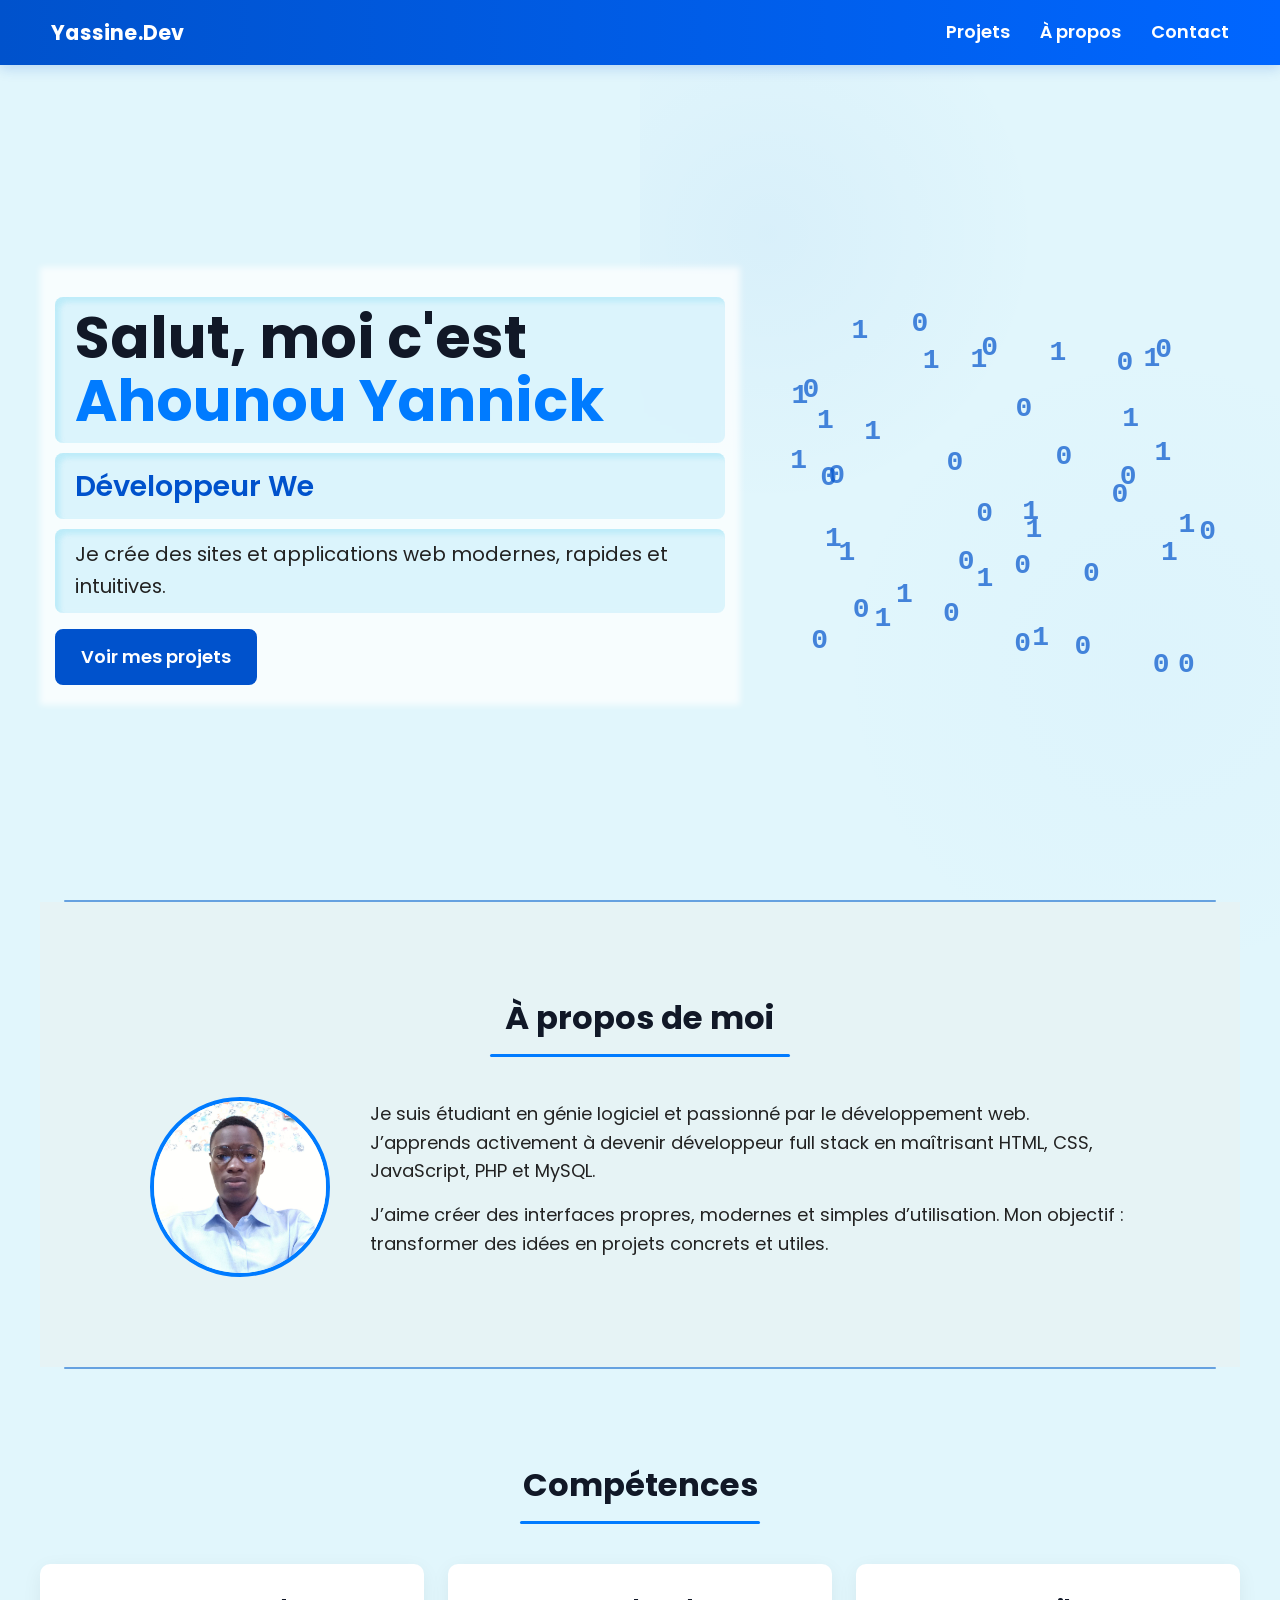
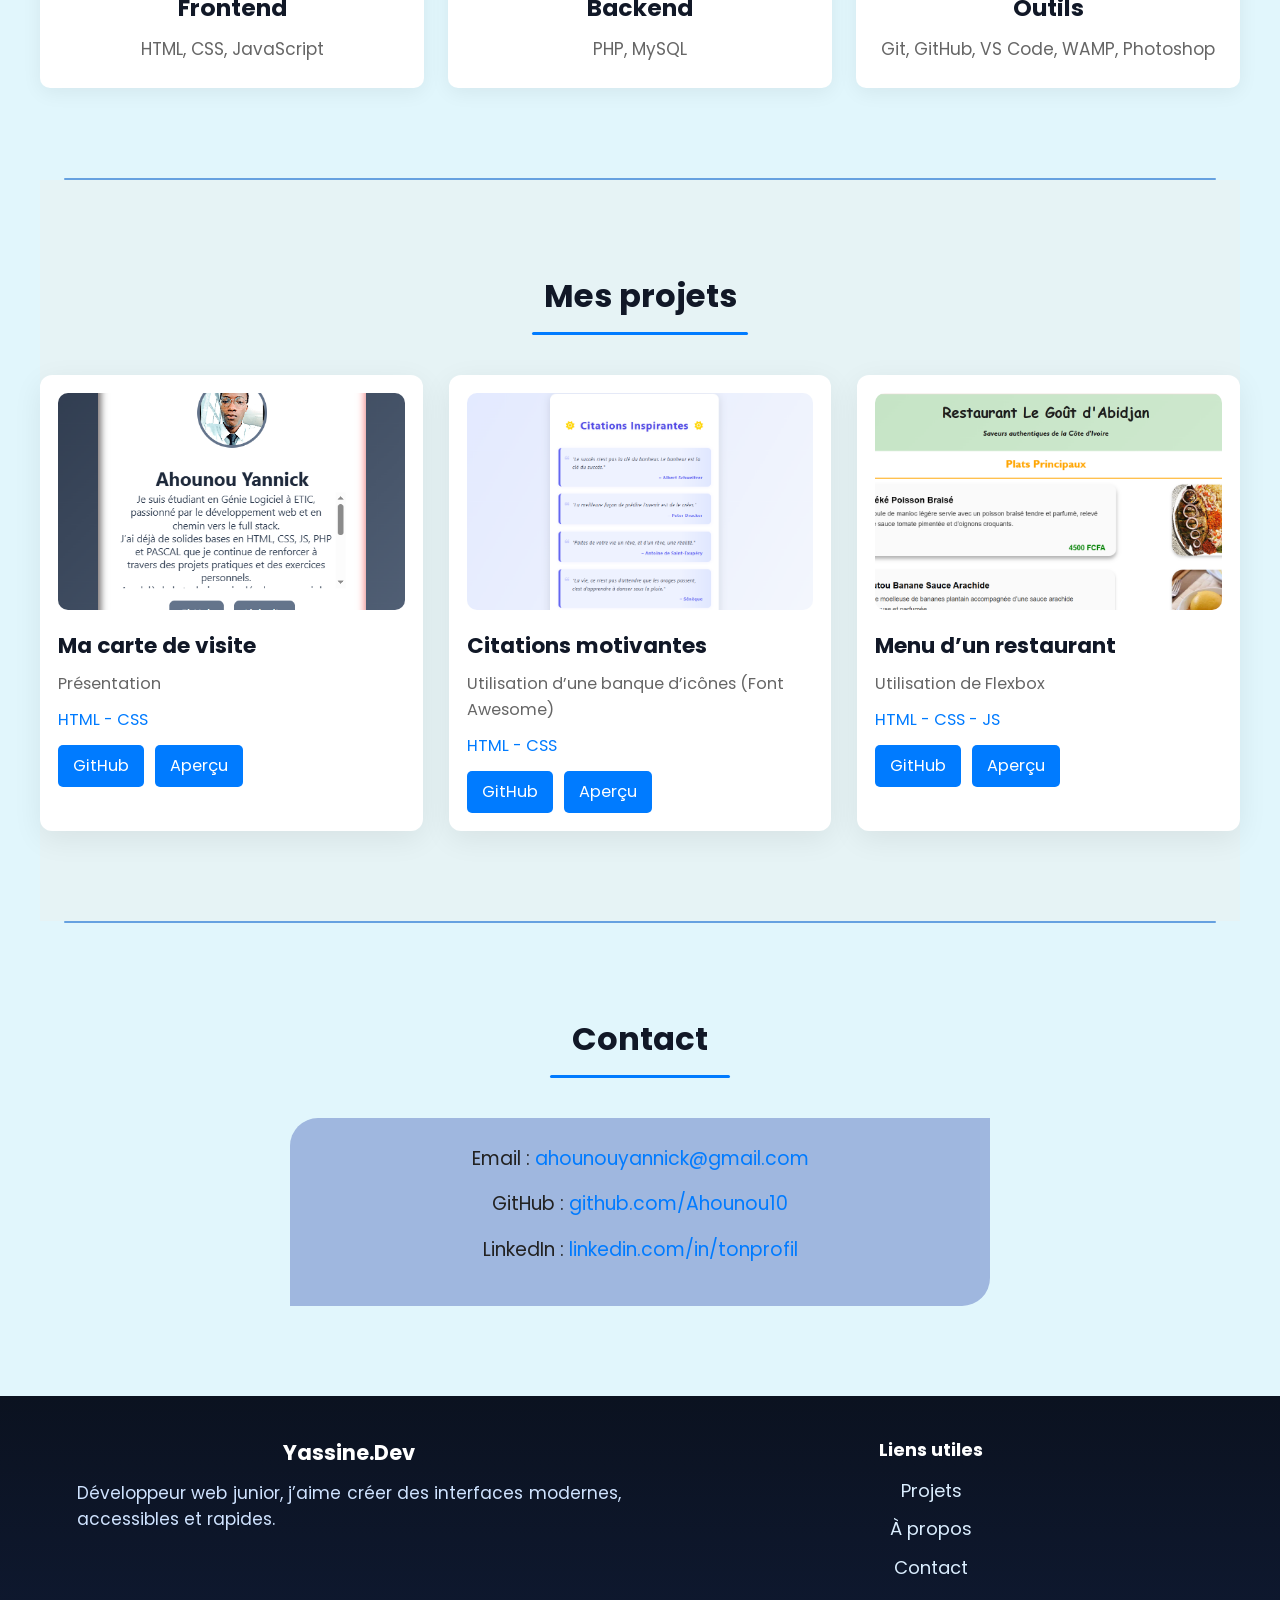
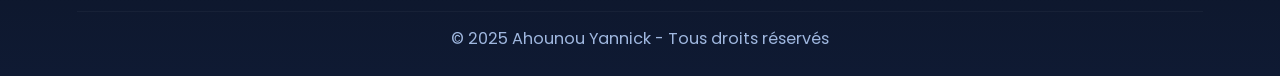
==== index.html @ 5f6ec70b "amelioration de la responsivité" ====
<!doctype html>
<html lang="fr">
<head>
  <meta charset="UTF-8" />
  <meta name="viewport" content="width=device-width, initial-scale=1.0" />
  <meta name="theme-color" content="#0052cc" />
  <title>Portfolio - Ahounou Yannick</title>

  <link rel="stylesheet" href="style.css" />
  <link
    href="https://fonts.googleapis.com/css2?family=Poppins:wght@300;400;600;700&display=swap"
    rel="stylesheet"
  />
</head>
<body>
  <header class="hero">
    <nav aria-label="Navigation principale">
      <h3 class="logo">Yassine.Dev</h3>

      <ul id="menu-mobile" class="liens-navigation">
        <li><a href="#projets">Projets</a></li>
        <li><a href="#apropos">À propos</a></li>
        <li><a href="#contact">Contact</a></li>
      </ul>

      <button
        class="burger"
        type="button"
        aria-label="Ouvrir le menu"
        aria-expanded="false"
        aria-controls="menu-mobile"
      >
        <span aria-hidden="true"></span>
        <span aria-hidden="true"></span>
        <span aria-hidden="true"></span>
      </button>
    </nav>

    <div class="hero-conteneur apparition">
      <div class="contenu-hero">
        <div class="div_conther">
          <h1 id="h1">Salut, moi c'est <span class="accent">Ahounou Yannick</span></h1>
        </div>

        <div class="div_conther">
          <h2 id="h2">Développeur Web Junior</h2>
        </div>

        <div class="div_conther">
          <p id="p1">Je crée des sites et applications web modernes, rapides et intuitives.</p>
        </div>

        <div class="hero-boutons">
          <a href="#projets" class="btn">Voir mes projets</a>
        </div>
      </div>

      <!-- Les 0/1 sont générés automatiquement par JS -->
      <div class="animation-hero" aria-hidden="true"></div>
    </div>
  </header>

  <hr class="finsect" />

  <main>
    <section id="apropos" class="apropos apparition">
      <h2 class="titre-section">À propos de moi</h2>
      <hr />

      <div class="conteneur-apropos">
        <img src="images/Yassine.jpg" alt="Photo de Ahounou Yannick" />
        <div>
          <p>
            Je suis étudiant en génie logiciel et passionné par le développement web.
            J’apprends activement à devenir développeur full stack en maîtrisant HTML, CSS,
            JavaScript, PHP et MySQL.
          </p>
          <p>
            J’aime créer des interfaces propres, modernes et simples d’utilisation.
            Mon objectif : transformer des idées en projets concrets et utiles.
          </p>
        </div>
      </div>
    </section>

    <hr class="finsect" />

    <section class="competences apparition">
      <h2 class="titre-section">Compétences</h2>
      <hr />

      <div class="grille-competences">
        <div class="carte-competence">
          <h3>Frontend</h3>
          <p>HTML, CSS, JavaScript</p>
        </div>

        <div class="carte-competence">
          <h3>Backend</h3>
          <p>PHP, MySQL</p>
        </div>

        <div class="carte-competence">
          <h3>Outils</h3>
          <p>Git, GitHub, VS Code, WAMP, Photoshop</p>
        </div>
      </div>
    </section>

    <hr class="finsect" />

    <section id="projets" class="projets apparition">
      <h2 class="titre-section">Mes projets</h2>
      <hr />

      <div class="grille-projets">
        <article class="carte-projet">
          <img src="images/carte_visite.png" alt="Carte de visite" />
          <h3>Ma carte de visite</h3>
          <p>Présentation</p>
          <div class="tags">HTML - CSS</div>
          <a
            href="https://github.com/Ahounou10/Carte_de_Visite.git"
            class="btn-petit"
            target="_blank"
            rel="noopener noreferrer"
          >GitHub</a>
          <a
            href="https://ahounou10.github.io/Carte_de_Visite/"
            class="btn-petit"
            target="_blank"
            rel="noopener noreferrer"
          >Aperçu</a>
        </article>

        <article class="carte-projet">
          <img src="images/citation.png" alt="Citations motivantes" />
          <h3>Citations motivantes</h3>
          <p>Utilisation d’une banque d’icônes (Font Awesome)</p>
          <div class="tags">HTML - CSS</div>
          <a
            href="https://github.com/Ahounou10/Citation"
            class="btn-petit"
            target="_blank"
            rel="noopener noreferrer"
          >GitHub</a>
          <a
            href="https://ahounou10.github.io/Citation/"
            class="btn-petit"
            target="_blank"
            rel="noopener noreferrer"
          >Aperçu</a>
        </article>

        <article class="carte-projet">
          <img src="images/restaurant.png" alt="Menu d’un restaurant" />
          <h3>Menu d’un restaurant</h3>
          <p>Utilisation de Flexbox</p>
          <div class="tags">HTML - CSS - JS</div>
          <a
            href="https://github.com/Ahounou10/Menu_restaurant.git"
            class="btn-petit"
            target="_blank"
            rel="noopener noreferrer"
          >GitHub</a>
          <a
            href="https://ahounou10.github.io/Menu_restaurant/"
            class="btn-petit"
            target="_blank"
            rel="noopener noreferrer"
          >Aperçu</a>
        </article>
      </div>
    </section>

    <hr class="finsect" />

    <section id="contact" class="contact apparition">
      <h2 class="titre-section">Contact</h2>
      <hr />

      <div>
        <p>
          Email :
          <span class="accent">
            <a href="mailto:ahounouyannick@gmail.com">ahounouyannick@gmail.com</a>
          </span>
        </p>
        <p>
          GitHub :
          <span class="accent">
            <a href="https://github.com/Ahounou10" target="_blank" rel="noopener noreferrer">
              github.com/Ahounou10
            </a>
          </span>
        </p>
        <p>
          LinkedIn :
          <span class="accent">
            <a href="https://linkedin.com/in/tonprofil" target="_blank" rel="noopener noreferrer">
              linkedin.com/in/tonprofil
            </a>
          </span>
        </p>
      </div>
    </section>
  </main>

  <footer class="site-footer">
    <div class="footer-inner">
      <div class="footer-col about">
        <h3>Yassine.Dev</h3>
        <p>Développeur web junior, j’aime créer des interfaces modernes, accessibles et rapides.</p>
      </div>

      <div class="footer-col links">
        <h4>Liens utiles</h4>
        <ul>
          <li><a href="#projets">Projets</a></li>
          <li><a href="#apropos">À propos</a></li>
          <li><a href="#contact">Contact</a></li>
        </ul>
      </div>
    </div>

    <div class="footer-bottom">
      <p>&copy; 2025 Ahounou Yannick - Tous droits réservés</p>
    </div>
  </footer>

  <div
    id="modalImageContainer"
    class="modal"
    aria-hidden="true"
    role="dialog"
    aria-label="Aperçu de l’image"
  >
    <button class="fermer" type="button" aria-label="Fermer">&times;</button>
    <img class="contenu-modal" id="imageModal" alt="" />
  </div>

  <script src="script.js"></script>
</body>
</html>
---- style.css ----
/* ====================================
   GENERAL
   ==================================== */
* {
    margin: 0;
    padding: 0;
    box-sizing: border-box;
}

html {
    font-size: clamp(15px, 1vw + 12px, 18px);
}

body {
    font-family: "Poppins", sans-serif;
    background: #76d6f336;
    color: #222;
    line-height: 1.6;
    overflow-x: hidden;
    width: 100%;
}

img {
    max-width: 100%;
    height: auto;
}

section {
    scroll-margin-top: 90px;
}

h1,
h2,
h3,
h4,
h5,
h6 {
    color: #111827;
    font-weight: 700;
}

.accent {
    color: #007bff;
}

.titre-section {
    text-align: center;
    font-size: 1.8rem;
    margin-bottom: 10px;
}

.finsect {
    border: none;
    margin: 0 auto;
    height: 2px;
    background: #66a1e0;
    width: 90%;
    max-width: 100%;
    border-radius: 2px;
}

/* Reduce motion: also stops transitions/animations */
@media (prefers-reduced-motion: reduce) {
    * {
        animation: none !important;
        transition: none !important;
        scroll-behavior: auto !important;
    }
}

/* ====================================
   NAVIGATION
   ==================================== */
nav {
    display: flex;
    justify-content: space-between;
    align-items: center;
    width: 100%;
    padding: 16px clamp(14px, 4vw, 80px);
    background: linear-gradient(90deg, #0052cc 0%, #0066ff 100%);
    position: fixed;
    top: 0;
    z-index: 50;
    box-shadow: 0 4px 12px rgba(0, 82, 204, 0.18);
}

.logo {
    font-weight: 700;
    font-size: 1.15rem;
    color: #fff;
    letter-spacing: 0.2px;
}

.liens-navigation {
    display: flex;
    gap: 30px;
    list-style: none;
}

.liens-navigation li a {
    color: #fff;
    text-decoration: none;
    font-weight: 600;
    font-size: 1rem;
    transition: 0.3s;
}

.liens-navigation li a:hover {
    opacity: 0.8;
}

/* ====================================
   BURGER MOBILE
   ==================================== */
.burger {
    display: none;
    flex-direction: column;
    justify-content: space-between;
    width: 25px;
    height: 20px;
    cursor: pointer;
    z-index: 160;
    background: transparent;
    border: 0;
    padding: 0;
}

.burger span {
    width: 100%;
    height: 3px;
    background: #fff;
    border-radius: 2px;
    transition: all 0.4s ease;
}

.burger.active span:nth-child(1) {
    transform: rotate(45deg) translate(5px, 5px);
}

.burger.active span:nth-child(2) {
    opacity: 0;
}

.burger.active span:nth-child(3) {
    transform: rotate(-45deg) translate(5px, -5px);
}

/* ====================================
   MENU NAV MOBILE
   ==================================== */
@media screen and (max-width: 1024px) {
    .liens-navigation {
        position: fixed;
        top: 0;
        left: -100%;
        width: min(82vw, 320px);
        height: 100vh;
        flex-direction: column;
        background: linear-gradient(180deg, #0052cc 0%, #0066ff 100%);
        padding: 84px 20px 20px;
        justify-content: flex-start;
        transition: left 0.3s ease;
        z-index: 140;
        gap: 18px;
    }

    .liens-navigation.active {
        left: 0;
    }

    .liens-navigation li a {
        font-size: 1.15rem;
    }

    .burger {
        display: flex;
    }
}

/* ====================================
   HERO
   ==================================== */
.hero {
    position: relative;
    min-height: 100vh;
    padding: 72px 0 0;
    display: flex;
    flex-direction: column;
}

.hero::before {
    content: "";
    position: absolute;
    right: 0;
    top: -10%;
    width: 100%;
    max-width: 50vw;
    height: 120vh;
    background: radial-gradient(circle at 20% 30%, rgba(0, 82, 204, 0.04), transparent 30%),
        radial-gradient(circle at 80% 70%, rgba(102, 179, 255, 0.03), transparent 35%);
    pointer-events: none;
    overflow: hidden;
}

.hero-conteneur {
    position: relative;
    z-index: 2;
    display: flex;
    align-items: center;
    justify-content: space-between;
    flex: 1;
    width: min(1200px, 100% - 2rem);
    margin: 0 auto;
    padding: 48px 0;
    gap: 48px;
}

.contenu-hero {
    position: relative;
    width: 100%;
    max-width: 700px;
    padding: 20px 15px;
    min-width: 0;
}

.contenu-hero::before {
    content: "";
    position: absolute;
    inset: 0;
    background-color: rgba(255, 255, 255, 0.74);
    filter: blur(3px);
    z-index: -1;
    pointer-events: none;
}

.div_conther {
    background: #76d6f336;
    padding: 10px 20px;
    margin: 10px auto;
    border-radius: 8px;
    box-shadow: inset 5px 5px 5px rgba(118, 214, 243, 0.3);
    backdrop-filter: blur(2px);
}

/* NOTE: typewriter is done in JS, so NO CSS animation here */
.contenu-hero h1,
.contenu-hero h2,
.contenu-hero p {
    white-space: normal;
    overflow: visible;
    opacity: 1;
    transform: none;
}

.contenu-hero h1 {
    font-size: clamp(1.6rem, 4.8vw, 3.2rem);
    line-height: 1.1;
    font-weight: 700;
    display: inline;
}

.contenu-hero h2 {
    font-size: clamp(1rem, 2.8vw, 1.6rem);
    color: #0052cc;
    font-weight: 600;
    display: inline;
}

.contenu-hero p {
    font-size: clamp(0.95rem, 2vw, 1.1rem);
    max-width: 60ch;
    color: #222;
    display: inline;
}

/* Animation binary zone */
.animation-hero {
    flex: 1;
    min-height: 380px;
    position: relative;
    overflow: hidden;
}

.binary {
    position: absolute;
    font-size: 28px;
    font-weight: 700;
    color: rgba(0, 82, 204, 0.7);
    animation: float 6s ease-in-out infinite;
    font-family: "Courier New", monospace;
    user-select: none;
    pointer-events: none;
}

@keyframes float {

    0%,
    100% {
        transform: translateY(0px) scale(1);
        opacity: 0.8;
    }

    25% {
        transform: translateY(-30px) scale(1.05);
        opacity: 0.9;
    }

    50% {
        transform: translateY(20px) scale(0.95);
        opacity: 0.7;
    }

    75% {
        transform: translateY(-15px) scale(1.02);
        opacity: 0.85;
    }
}

.hero-boutons {
    display: flex;
    gap: 14px;
    margin-top: 16px;
}

.btn {
    background: #0052cc;
    padding: 12px 24px;
    border-radius: 8px;
    color: #fff;
    text-decoration: none;
    font-weight: 600;
    transition: all 0.2s ease;
    border: 2px solid #0052cc;
}

.btn:hover {
    background: #003d99;
    border-color: #003d99;
    transform: translateY(-2px);
    box-shadow: 0 8px 16px rgba(0, 82, 204, 0.2);
}

/* ====================================
   APPARITION
   ==================================== */
.apparition {
    opacity: 0;
    transform: translateY(30px);
    transition: 0.7s ease-out;
}

.apparition.active {
    opacity: 1;
    transform: translateY(0);
}

/* ====================================
   SECTION WIDTHS
   ==================================== */
.apropos,
.competences,
.projets,
.contact {
    width: min(1200px, 100% - 2rem);
    margin-inline: auto;
    padding-inline: 0;
}

/* ====================================
   A PROPOS
   ==================================== */
.apropos {
    padding-block: 90px;
    background: rgb(230, 243, 245);
}

.conteneur-apropos {
    display: flex;
    gap: 40px;
    align-items: center;
    justify-content: center;
    flex-wrap: wrap;
}

.conteneur-apropos>div {
    flex: 1;
    min-width: 280px;
    max-width: 760px;
}

.apropos img {
    width: 180px;
    height: 180px;
    border-radius: 100%;
    object-fit: cover;
    border: 4px solid #007bff;
    flex-shrink: 0;
}

.conteneur-apropos div p {
    font-size: 1rem;
    margin-bottom: 15px;
}

.apropos hr {
    width: 25%;
    height: 3px;
    background: #007bff;
    border: none;
    margin: 0 auto 40px auto;
    border-radius: 2px;
}

/* ====================================
   COMPETENCES
   ==================================== */
.competences {
    padding-block: 90px;
}

.grille-competences {
    display: grid;
    grid-template-columns: repeat(auto-fit, minmax(220px, 1fr));
    gap: clamp(14px, 2vw, 24px);
}

.carte-competence {
    padding: 25px;
    background: #fff;
    border-radius: 10px;
    text-align: center;
    box-shadow: 0 5px 20px rgba(0, 0, 0, 0.06);
}

.carte-competence h3 {
    font-size: 1.3rem;
    margin-bottom: 10px;
}

.carte-competence p {
    color: #666;
    font-size: 0.95rem;
}

.competences hr {
    width: 20%;
    height: 3px;
    background: #007bff;
    border: none;
    margin: 0 auto 40px auto;
    border-radius: 2px;
}

/* ====================================
   PROJETS
   ==================================== */
.projets {
    padding-block: 90px;
    background: rgb(230, 243, 245);
}

.grille-projets {
    display: grid;
    grid-template-columns: repeat(auto-fit, minmax(260px, 1fr));
    gap: clamp(14px, 2vw, 28px);
}

.carte-projet {
    background: #fff;
    border-radius: 12px;
    padding: 18px;
    box-shadow: 0 8px 30px rgba(0, 0, 0, 0.07);
    transition: transform 0.3s;
}

.carte-projet:hover {
    transform: translateY(-7px);
}

.carte-projet img {
    width: 100%;
    aspect-ratio: 16 / 10;
    border-radius: 10px;
    margin-bottom: 10px;
    object-fit: cover;
    cursor: pointer;
    transition: transform 0.2s;
}

.carte-projet img:hover {
    transform: scale(1.03);
}

.carte-projet h3 {
    font-size: 1.2rem;
    margin-bottom: 8px;
}

.carte-projet p {
    font-size: 0.9rem;
    color: #666;
    margin-bottom: 10px;
}

.projets hr {
    width: 18%;
    height: 3px;
    background: #007bff;
    border: none;
    margin: 0 auto 40px auto;
    border-radius: 2px;
}

.tags {
    margin: 8px 0;
    font-size: 0.9rem;
    color: #007bff;
}

.btn-petit {
    text-decoration: none;
    background: #007bff;
    color: #fff;
    padding: 8px 15px;
    border-radius: 5px;
    font-size: 0.9rem;
    transition: 0.3s;
    display: inline-block;
    margin: 4px 6px 0 0;
}

.btn-petit:hover {
    background: #0056cc;
}

/* ====================================
   CONTACT
   ==================================== */
.contact {
    padding-block: 90px;
    text-align: center;
}

.contact div {
    margin: 0 auto;
    background-color: #9fb7df;
    border-top-left-radius: 28px;
    border-bottom-right-radius: 28px;
    width: min(700px, 100%);
    padding: clamp(16px, 3vw, 26px);
    text-align: center;
}

.contact p {
    font-size: 1.05rem;
    margin-bottom: 15px;
}

.contact p a {
    text-decoration: none;
    color: #007bff;
}

.contact p a:hover {
    text-decoration: underline;
}

.contact hr {
    width: 15%;
    height: 3px;
    background: #007bff;
    border: none;
    margin: 0 auto 40px auto;
    border-radius: 2px;
}

/* ====================================
   MODAL
   ==================================== */
.modal {
    display: none;
    position: fixed;
    z-index: 1000;
    inset: 0;
    background: rgba(0, 0, 0, 0.8);
    justify-content: center;
    align-items: center;
}

.modal.show {
    display: flex;
}

.contenu-modal {
    max-width: 90%;
    max-height: 90vh;
    object-fit: contain;
    border-radius: 8px;
}

.fermer {
    position: absolute;
    top: 20px;
    right: 30px;
    color: #fff;
    font-size: 40px;
    font-weight: 700;
    cursor: pointer;
    z-index: 1001;
    background: transparent;
    border: 0;
    padding: 0;
    line-height: 1;
}

.fermer:hover {
    color: #bbb;
}

/* ====================================
   FOOTER
   ==================================== */
.site-footer {
    background: linear-gradient(180deg, #0b1220 0%, #0f1a33 100%);
    color: #e6eefc;
    padding: 40px 6% 24px;
}

.footer-inner {
    max-width: 1200px;
    margin: 0 auto;
    display: grid;
    grid-template-columns: 1fr 1fr;
    gap: clamp(16px, 3vw, 40px);
    align-items: start;
}

.about {
    width: auto;
    text-align: center;
}

.links {
    text-align: center;
}

.footer-col h3,
.footer-col h4 {
    margin-bottom: 12px;
    color: #fff;
}

.footer-col p {
    color: #cfe3ff;
    line-height: 1.5;
    font-size: 0.95rem;
    text-align: justify;
}

.footer-col ul {
    list-style: none;
    padding: 0;
    margin: 0;
}

.footer-col ul li {
    margin-bottom: 10px;
}

.footer-col a {
    color: #dbeeff;
    text-decoration: none;
    transition: color 0.18s ease, transform 0.18s ease;
}

.footer-col a:hover {
    color: #fff;
    transform: translateX(4px);
}

.footer-bottom {
    max-width: 1200px;
    margin: 18px auto 0;
    text-align: center;
    color: #9fb7df;
    font-size: 0.9rem;
    padding-top: 14px;
    border-top: 1px solid rgba(255, 255, 255, 0.04);
}

/* ====================================
   RESPONSIVE
   ==================================== */
@media screen and (max-width: 1024px) {
    .hero-conteneur {
        gap: 28px;
    }

    .animation-hero {
        min-height: 280px;
    }

    .apropos,
    .competences,
    .projets,
    .contact {
        padding-block: 72px;
    }
}

@media screen and (max-width: 768px) {
    nav {
        padding: 14px 5%;
    }

    .logo {
        font-size: 1rem;
    }

    .hero {
        padding-top: 68px;
    }

    .hero-conteneur {
        flex-direction: column;
        align-items: stretch;
        padding: 32px 0 0;
        gap: 24px;
    }

    .contenu-hero {
        padding: 14px;
    }

    /* Hide binary animation on small screens */
    .animation-hero {
        display: none;
    }

    .apropos,
    .competences,
    .projets,
    .contact {
        padding-block: 60px;
    }

    .footer-inner {
        grid-template-columns: 1fr;
        text-align: center;
    }

    .footer-col p {
        text-align: center;
    }
}

@media screen and (max-width: 480px) {
    .titre-section {
        font-size: clamp(1.25rem, 5vw, 1.5rem);
        margin-bottom: 14px;
    }

    .hero-conteneur {
        font-size: 0.95rem;
    }

    .btn,
    .btn-petit {
        width: 100%;
        text-align: center;
    }

    .hero-boutons {
        display: grid;
        grid-template-columns: 1fr;
        gap: 10px;
    }

    .contact p {
        font-size: 0.9rem;
        word-break: break-word;
        overflow-wrap: anywhere;
    }
}
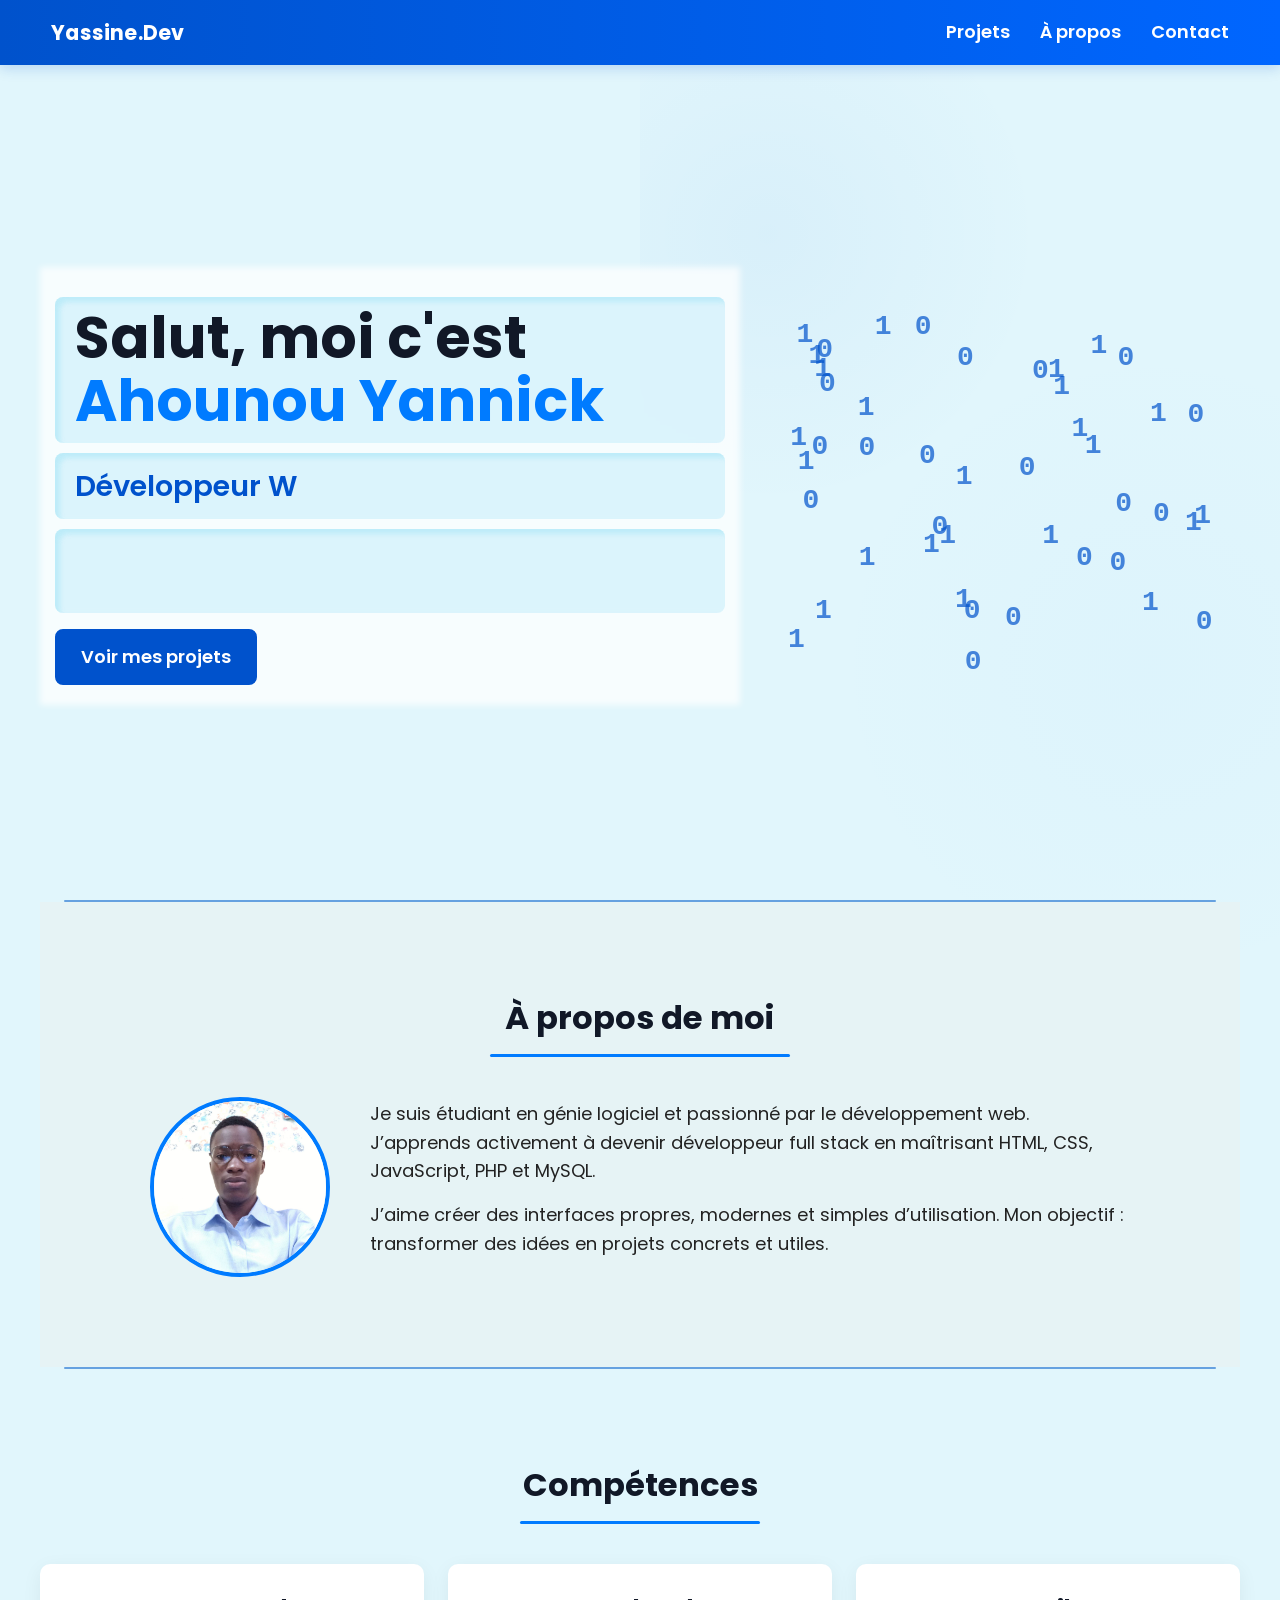
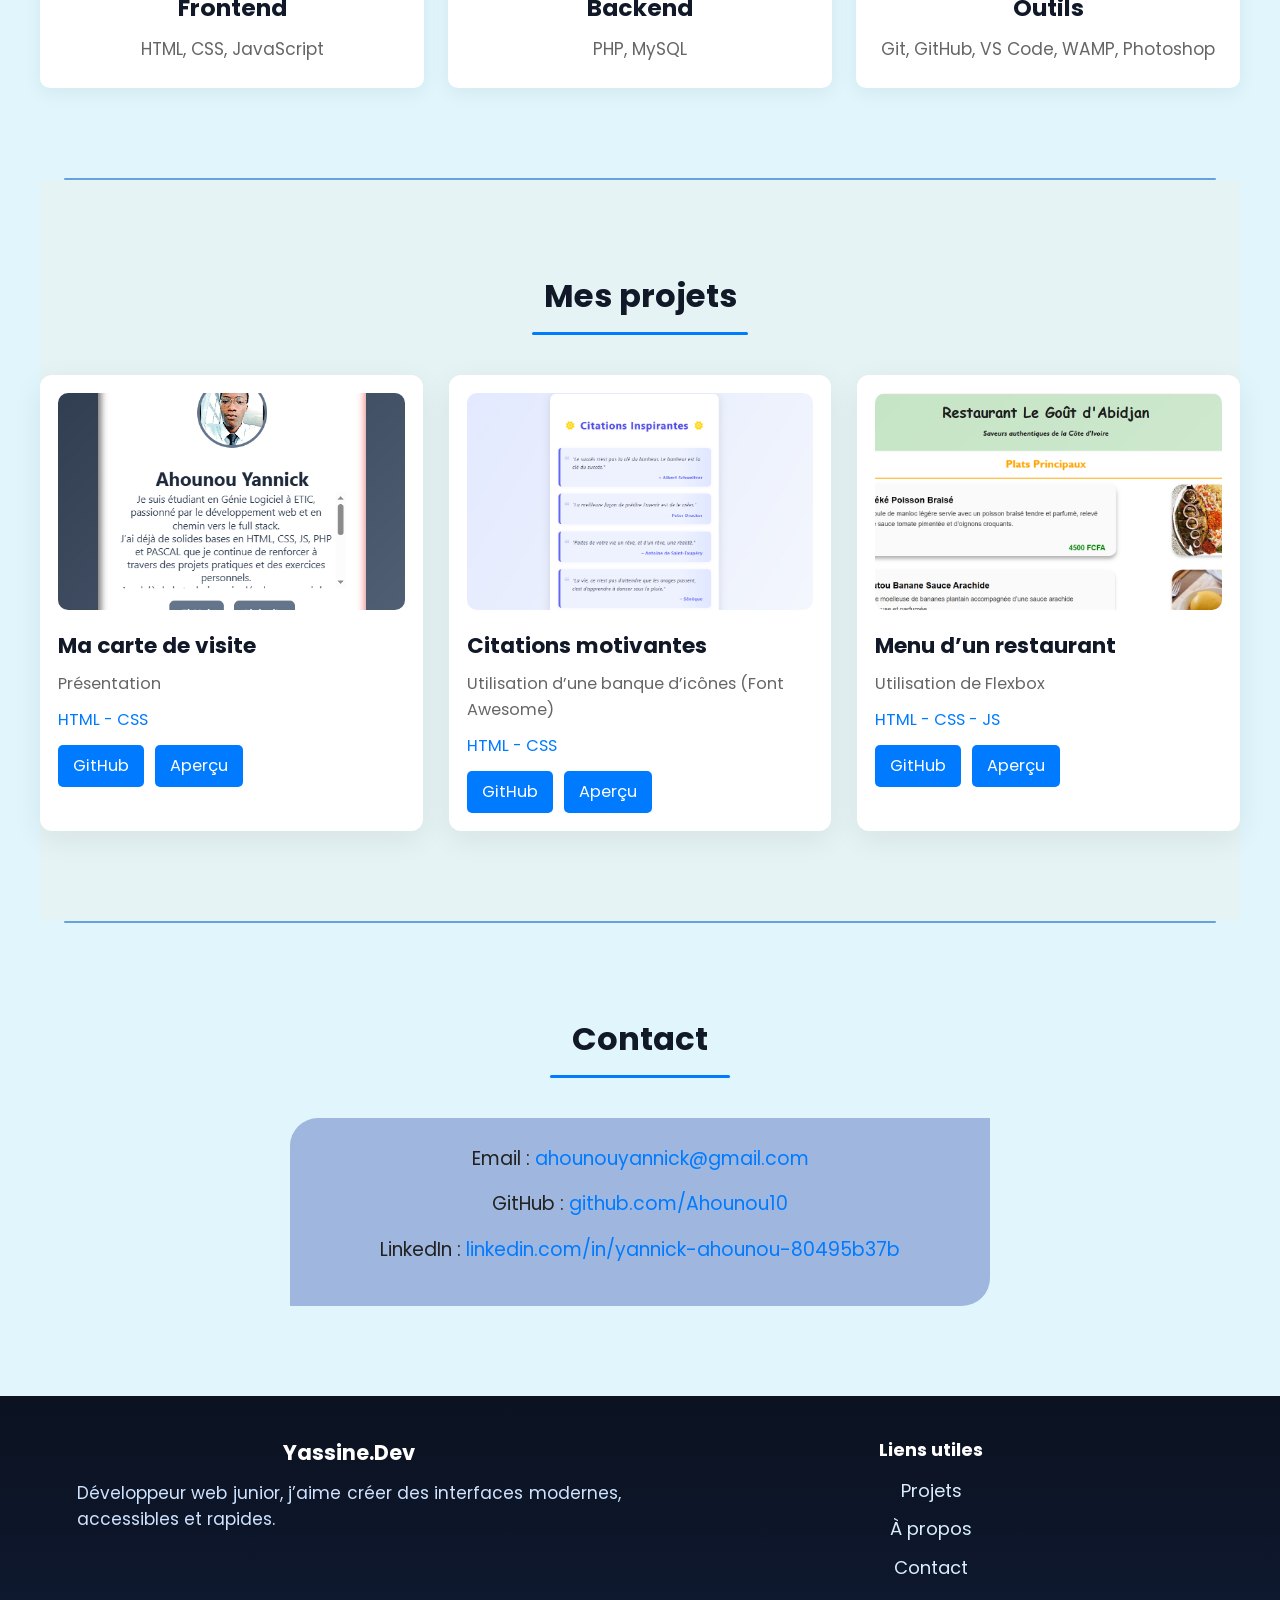
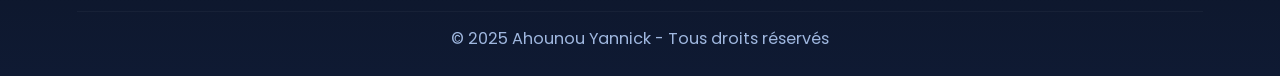
==== commit d99b83bb: "Rectification du lien linkedin" ====
--- a/index.html
+++ b/index.html
@@ -197,8 +197,8 @@
         <p>
           LinkedIn :
           <span class="accent">
-            <a href="https://linkedin.com/in/tonprofil" target="_blank" rel="noopener noreferrer">
-              linkedin.com/in/tonprofil
+            <a href="https://www.linkedin.com/in/yannick-ahounou-80495b37b/" target="_blank" rel="noopener noreferrer">
+              linkedin.com/in/yannick-ahounou-80495b37b
             </a>
           </span>
         </p>
--- a/style.css
+++ b/style.css
@@ -688,9 +688,7 @@
     border-top: 1px solid rgba(255, 255, 255, 0.04);
 }
 
-/* ====================================
-   RESPONSIVE
-   ==================================== */
+
 @media screen and (max-width: 1024px) {
     .hero-conteneur {
         gap: 28px;
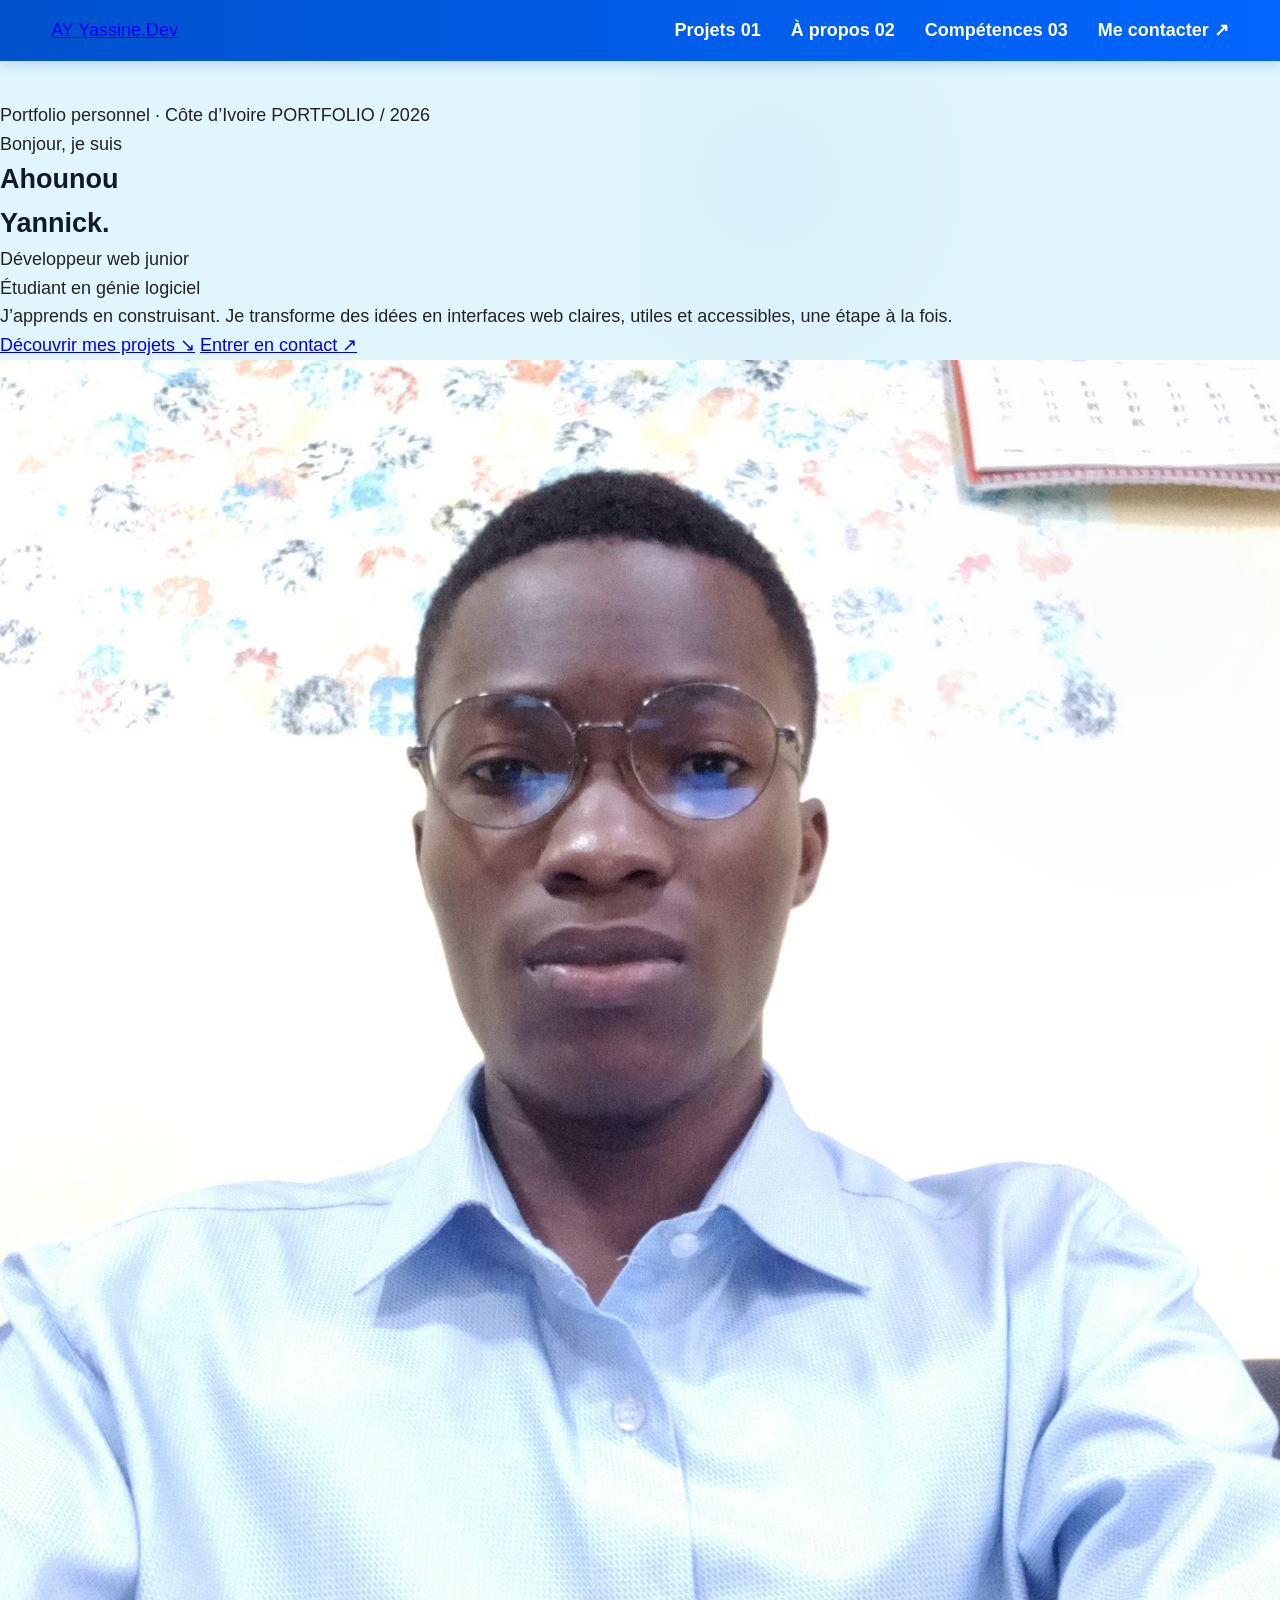
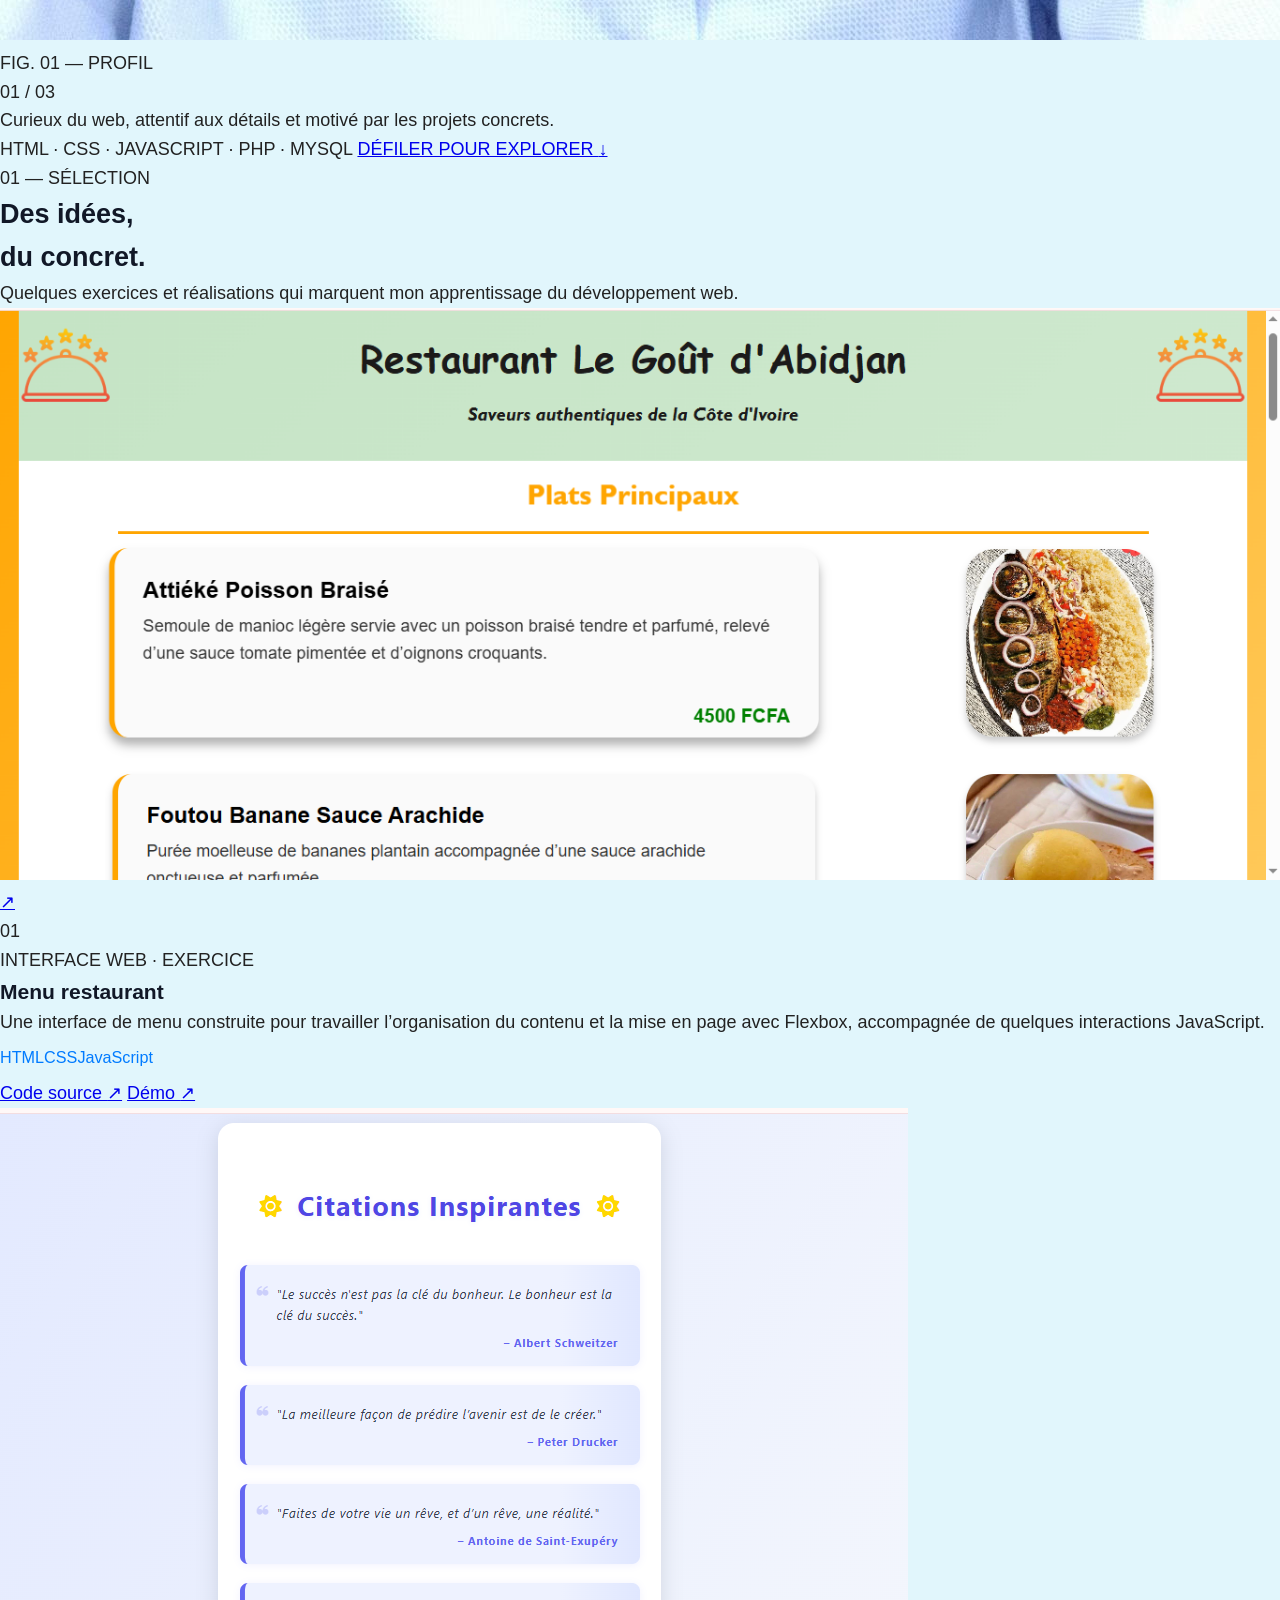
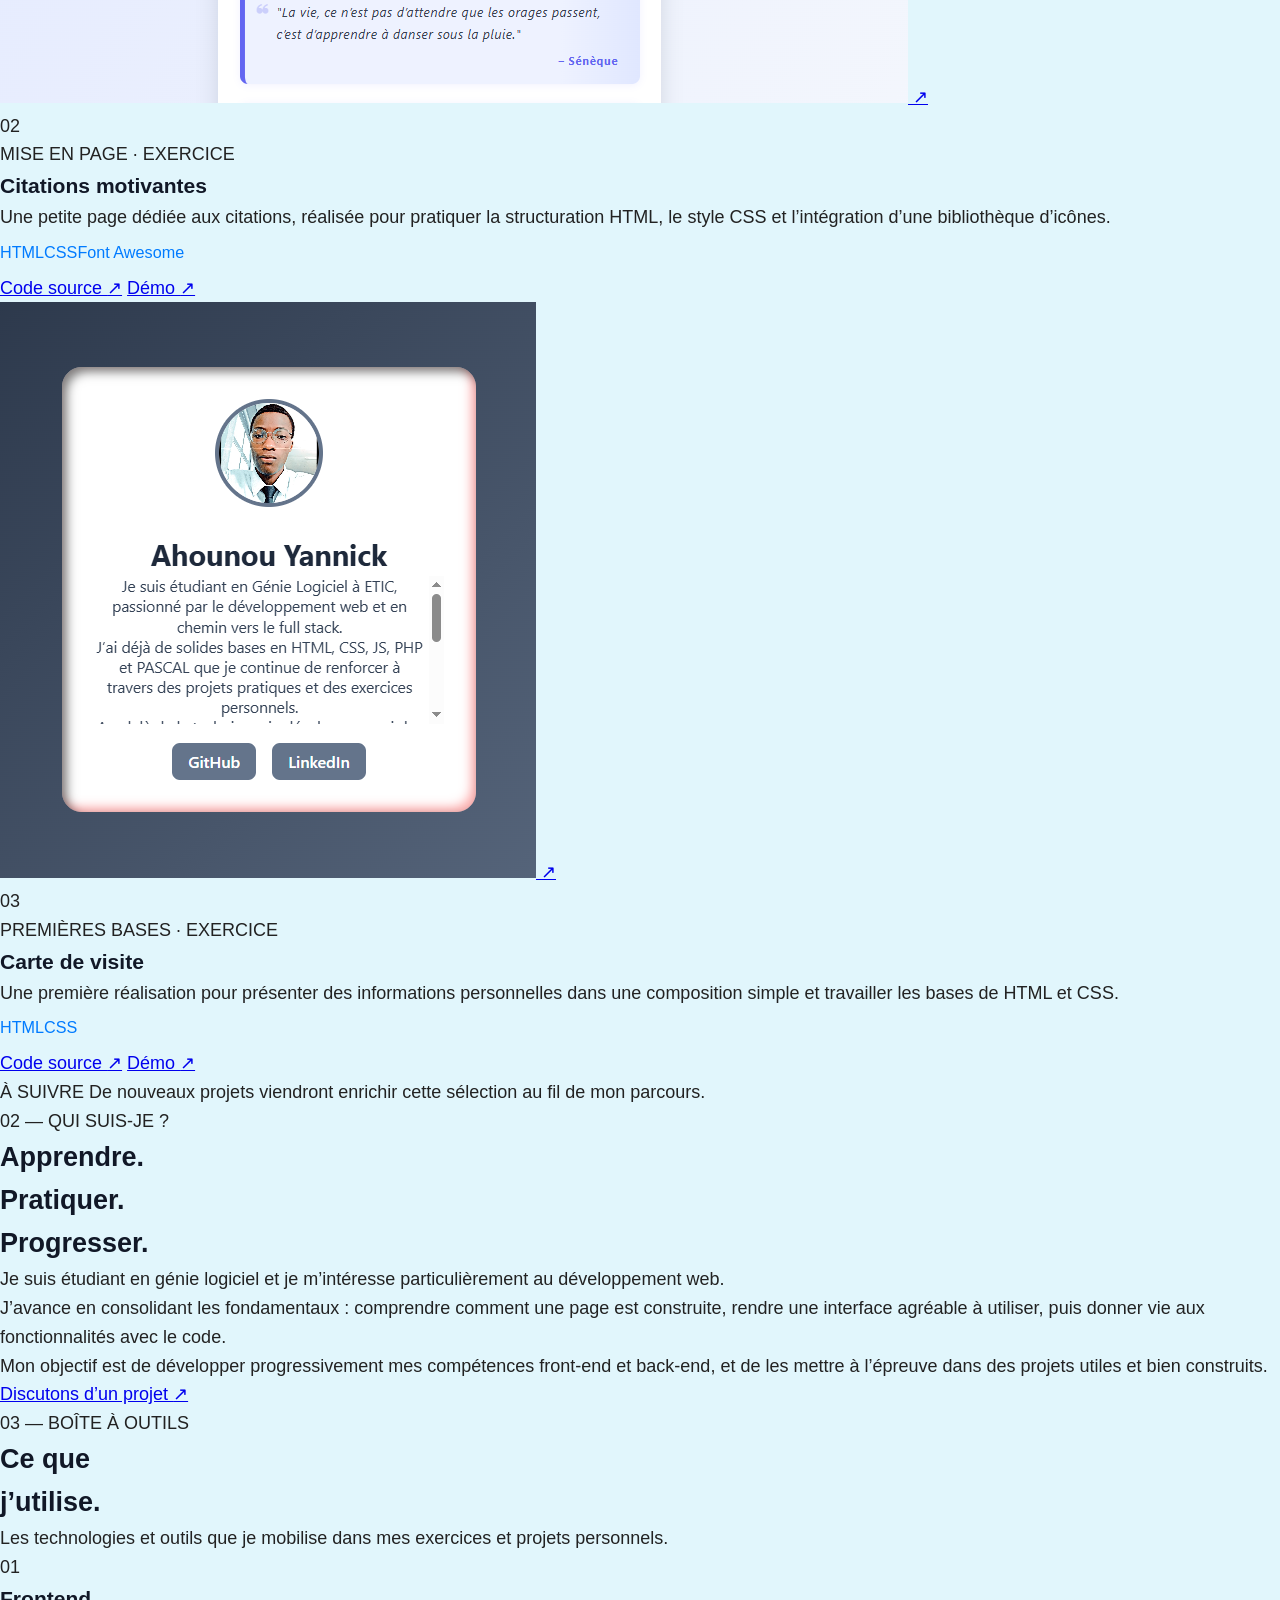
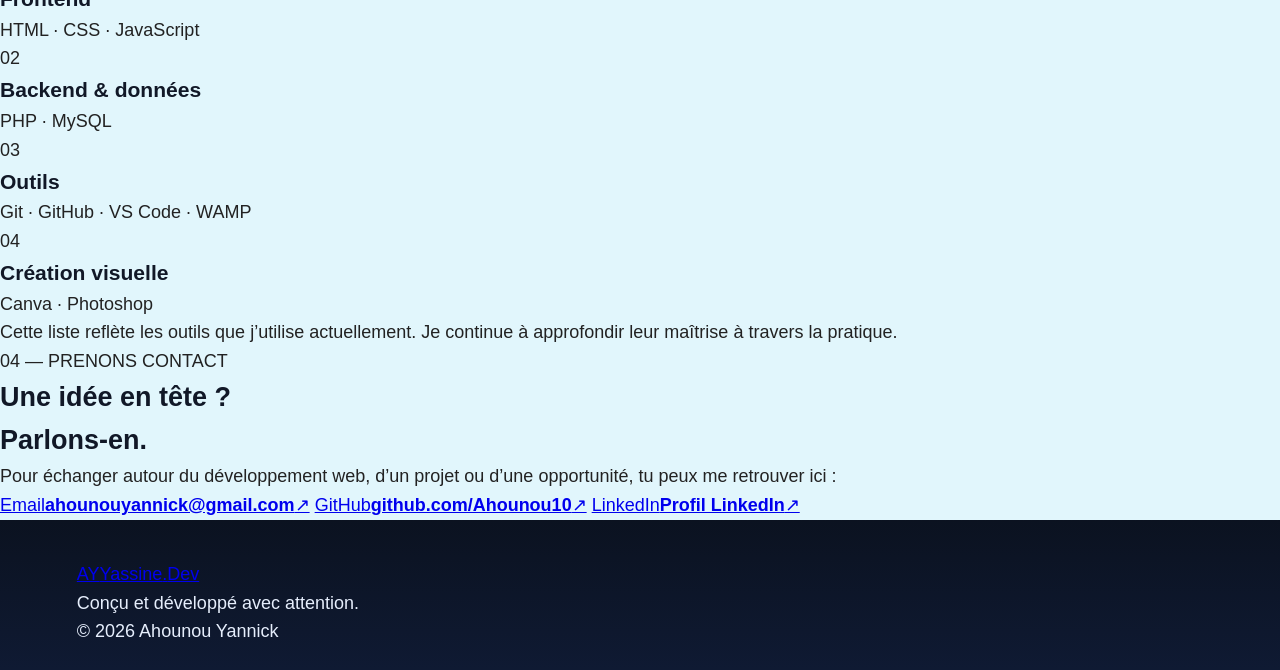
==== commit 81d0a851: "Refond la structure éditoriale du portfolio" ====
--- a/index.html
+++ b/index.html
@@ -3,242 +3,223 @@
 <head>
   <meta charset="UTF-8" />
   <meta name="viewport" content="width=device-width, initial-scale=1.0" />
-  <meta name="theme-color" content="#0052cc" />
-  <title>Portfolio - Ahounou Yannick</title>
-
+  <meta name="theme-color" content="#101214" />
+  <meta name="description" content="Portfolio d'Ahounou Yannick, développeur web junior : profil, compétences et projets réalisés en développement web." />
+  <meta property="og:type" content="website" />
+  <meta property="og:title" content="Ahounou Yannick — Développeur web junior" />
+  <meta property="og:description" content="Découvrez mon parcours, mes compétences et mes projets web." />
+  <title>Ahounou Yannick — Développeur web junior</title>
+  <link rel="preconnect" href="https://fonts.googleapis.com" />
+  <link rel="preconnect" href="https://fonts.gstatic.com" crossorigin />
+  <link href="https://fonts.googleapis.com/css2?family=DM+Mono:wght@400;500&family=Manrope:wght@400;500;600;700;800&display=swap" rel="stylesheet" />
   <link rel="stylesheet" href="style.css" />
-  <link
-    href="https://fonts.googleapis.com/css2?family=Poppins:wght@300;400;600;700&display=swap"
-    rel="stylesheet"
-  />
 </head>
 <body>
-  <header class="hero">
-    <nav aria-label="Navigation principale">
-      <h3 class="logo">Yassine.Dev</h3>
-
-      <ul id="menu-mobile" class="liens-navigation">
-        <li><a href="#projets">Projets</a></li>
-        <li><a href="#apropos">À propos</a></li>
-        <li><a href="#contact">Contact</a></li>
+  <a class="skip-link" href="#contenu">Aller au contenu</a>
+
+  <header class="site-header">
+    <nav class="navigation shell" aria-label="Navigation principale">
+      <a class="identite" href="#accueil" aria-label="Accueil — Ahounou Yannick">
+        <span class="identite-marque">AY</span>
+        <span class="identite-nom">Yassine<span class="identite-point">.</span>Dev</span>
+      </a>
+
+      <button class="burger" type="button" aria-label="Ouvrir le menu" aria-expanded="false" aria-controls="menu-principal">
+        <span></span><span></span>
+      </button>
+
+      <ul id="menu-principal" class="liens-navigation">
+        <li><a href="#projets">Projets <span>01</span></a></li>
+        <li><a href="#apropos">À propos <span>02</span></a></li>
+        <li><a href="#competences">Compétences <span>03</span></a></li>
+        <li><a class="lien-contact" href="#contact">Me contacter <span aria-hidden="true">↗</span></a></li>
       </ul>
-
-      <button
-        class="burger"
-        type="button"
-        aria-label="Ouvrir le menu"
-        aria-expanded="false"
-        aria-controls="menu-mobile"
-      >
-        <span aria-hidden="true"></span>
-        <span aria-hidden="true"></span>
-        <span aria-hidden="true"></span>
-      </button>
     </nav>
-
-    <div class="hero-conteneur apparition">
-      <div class="contenu-hero">
-        <div class="div_conther">
-          <h1 id="h1">Salut, moi c'est <span class="accent">Ahounou Yannick</span></h1>
-        </div>
-
-        <div class="div_conther">
-          <h2 id="h2">Développeur Web Junior</h2>
-        </div>
-
-        <div class="div_conther">
-          <p id="p1">Je crée des sites et applications web modernes, rapides et intuitives.</p>
-        </div>
-
-        <div class="hero-boutons">
-          <a href="#projets" class="btn">Voir mes projets</a>
-        </div>
-      </div>
-
-      <!-- Les 0/1 sont générés automatiquement par JS -->
-      <div class="animation-hero" aria-hidden="true"></div>
-    </div>
   </header>
 
-  <hr class="finsect" />
-
-  <main>
-    <section id="apropos" class="apropos apparition">
-      <h2 class="titre-section">À propos de moi</h2>
-      <hr />
-
-      <div class="conteneur-apropos">
-        <img src="images/Yassine.jpg" alt="Photo de Ahounou Yannick" />
+  <main id="contenu">
+    <section class="hero shell" id="accueil" aria-labelledby="titre-principal">
+      <div class="hero-meta reveal">
+        <span class="sur-titre"><span class="point-statut"></span> Portfolio personnel · Côte d’Ivoire</span>
+        <span class="index-section">PORTFOLIO / 2026</span>
+      </div>
+
+      <div class="hero-grille">
+        <div class="hero-texte reveal">
+          <p class="petit-label">Bonjour, je suis</p>
+          <h1 id="titre-principal">Ahounou<br /><span>Yannick.</span></h1>
+          <div class="hero-bas">
+            <p class="hero-role">Développeur web junior<br />Étudiant en génie logiciel</p>
+            <p class="hero-description">J’apprends en construisant. Je transforme des idées en interfaces web claires, utiles et accessibles, une étape à la fois.</p>
+          </div>
+          <div class="hero-actions">
+            <a class="bouton bouton-principal" href="#projets">Découvrir mes projets <span aria-hidden="true">↘</span></a>
+            <a class="lien-simple" href="#contact">Entrer en contact <span aria-hidden="true">↗</span></a>
+          </div>
+        </div>
+
+        <aside class="hero-aside reveal" aria-label="Présentation">
+          <div class="portrait-cadre">
+            <img src="images/Yassine.jpg" alt="Portrait d’Ahounou Yannick" />
+            <span class="portrait-index">FIG. 01 — PROFIL</span>
+          </div>
+          <div class="note-marge">
+            <span class="note-numero">01 / 03</span>
+            <p>Curieux du web, attentif aux détails et motivé par les projets concrets.</p>
+          </div>
+        </aside>
+      </div>
+
+      <div class="hero-pied reveal">
+        <span>HTML · CSS · JAVASCRIPT · PHP · MYSQL</span>
+        <a href="#apropos" aria-label="Faire défiler vers la section À propos">DÉFILER POUR EXPLORER <span aria-hidden="true">↓</span></a>
+      </div>
+    </section>
+
+    <section class="section-projets section-shell" id="projets" aria-labelledby="titre-projets">
+      <div class="section-entete shell reveal">
         <div>
-          <p>
-            Je suis étudiant en génie logiciel et passionné par le développement web.
-            J’apprends activement à devenir développeur full stack en maîtrisant HTML, CSS,
-            JavaScript, PHP et MySQL.
-          </p>
-          <p>
-            J’aime créer des interfaces propres, modernes et simples d’utilisation.
-            Mon objectif : transformer des idées en projets concrets et utiles.
-          </p>
-        </div>
-      </div>
-    </section>
-
-    <hr class="finsect" />
-
-    <section class="competences apparition">
-      <h2 class="titre-section">Compétences</h2>
-      <hr />
-
-      <div class="grille-competences">
-        <div class="carte-competence">
-          <h3>Frontend</h3>
-          <p>HTML, CSS, JavaScript</p>
-        </div>
-
-        <div class="carte-competence">
-          <h3>Backend</h3>
-          <p>PHP, MySQL</p>
-        </div>
-
-        <div class="carte-competence">
-          <h3>Outils</h3>
-          <p>Git, GitHub, VS Code, WAMP, Photoshop</p>
-        </div>
-      </div>
-    </section>
-
-    <hr class="finsect" />
-
-    <section id="projets" class="projets apparition">
-      <h2 class="titre-section">Mes projets</h2>
-      <hr />
-
-      <div class="grille-projets">
-        <article class="carte-projet">
-          <img src="images/carte_visite.png" alt="Carte de visite" />
-          <h3>Ma carte de visite</h3>
-          <p>Présentation</p>
-          <div class="tags">HTML - CSS</div>
-          <a
-            href="https://github.com/Ahounou10/Carte_de_Visite.git"
-            class="btn-petit"
-            target="_blank"
-            rel="noopener noreferrer"
-          >GitHub</a>
-          <a
-            href="https://ahounou10.github.io/Carte_de_Visite/"
-            class="btn-petit"
-            target="_blank"
-            rel="noopener noreferrer"
-          >Aperçu</a>
+          <p class="sur-titre">01 — SÉLECTION</p>
+          <h2 id="titre-projets">Des idées,<br /><span>du concret.</span></h2>
+        </div>
+        <p class="section-intro">Quelques exercices et réalisations qui marquent mon apprentissage du développement web.</p>
+      </div>
+
+      <div class="liste-projets shell">
+        <article class="projet reveal">
+          <a class="projet-visuel" href="https://ahounou10.github.io/Menu_restaurant/" target="_blank" rel="noopener noreferrer" aria-label="Voir la démonstration du menu restaurant">
+            <img src="images/restaurant.png" alt="Aperçu du menu d’un restaurant" loading="lazy" />
+            <span class="visuel-action" aria-hidden="true">↗</span>
+          </a>
+          <div class="projet-infos">
+            <div class="projet-numero">01</div>
+            <div class="projet-description">
+              <p class="projet-categorie">INTERFACE WEB · EXERCICE</p>
+              <h3>Menu restaurant</h3>
+              <p>Une interface de menu construite pour travailler l’organisation du contenu et la mise en page avec Flexbox, accompagnée de quelques interactions JavaScript.</p>
+              <div class="tags"><span>HTML</span><span>CSS</span><span>JavaScript</span></div>
+            </div>
+            <div class="projet-liens">
+              <a href="https://github.com/Ahounou10/Menu_restaurant" target="_blank" rel="noopener noreferrer">Code source <span>↗</span></a>
+              <a href="https://ahounou10.github.io/Menu_restaurant/" target="_blank" rel="noopener noreferrer">Démo <span>↗</span></a>
+            </div>
+          </div>
         </article>
 
-        <article class="carte-projet">
-          <img src="images/citation.png" alt="Citations motivantes" />
-          <h3>Citations motivantes</h3>
-          <p>Utilisation d’une banque d’icônes (Font Awesome)</p>
-          <div class="tags">HTML - CSS</div>
-          <a
-            href="https://github.com/Ahounou10/Citation"
-            class="btn-petit"
-            target="_blank"
-            rel="noopener noreferrer"
-          >GitHub</a>
-          <a
-            href="https://ahounou10.github.io/Citation/"
-            class="btn-petit"
-            target="_blank"
-            rel="noopener noreferrer"
-          >Aperçu</a>
+        <article class="projet reveal">
+          <a class="projet-visuel projet-visuel-clair" href="https://ahounou10.github.io/Citation/" target="_blank" rel="noopener noreferrer" aria-label="Voir la démonstration des citations motivantes">
+            <img src="images/citation.png" alt="Aperçu du projet de citations motivantes" loading="lazy" />
+            <span class="visuel-action" aria-hidden="true">↗</span>
+          </a>
+          <div class="projet-infos">
+            <div class="projet-numero">02</div>
+            <div class="projet-description">
+              <p class="projet-categorie">MISE EN PAGE · EXERCICE</p>
+              <h3>Citations motivantes</h3>
+              <p>Une petite page dédiée aux citations, réalisée pour pratiquer la structuration HTML, le style CSS et l’intégration d’une bibliothèque d’icônes.</p>
+              <div class="tags"><span>HTML</span><span>CSS</span><span>Font Awesome</span></div>
+            </div>
+            <div class="projet-liens">
+              <a href="https://github.com/Ahounou10/Citation" target="_blank" rel="noopener noreferrer">Code source <span>↗</span></a>
+              <a href="https://ahounou10.github.io/Citation/" target="_blank" rel="noopener noreferrer">Démo <span>↗</span></a>
+            </div>
+          </div>
         </article>
 
-        <article class="carte-projet">
-          <img src="images/restaurant.png" alt="Menu d’un restaurant" />
-          <h3>Menu d’un restaurant</h3>
-          <p>Utilisation de Flexbox</p>
-          <div class="tags">HTML - CSS - JS</div>
-          <a
-            href="https://github.com/Ahounou10/Menu_restaurant.git"
-            class="btn-petit"
-            target="_blank"
-            rel="noopener noreferrer"
-          >GitHub</a>
-          <a
-            href="https://ahounou10.github.io/Menu_restaurant/"
-            class="btn-petit"
-            target="_blank"
-            rel="noopener noreferrer"
-          >Aperçu</a>
+        <article class="projet reveal">
+          <a class="projet-visuel" href="https://ahounou10.github.io/Carte_de_Visite/" target="_blank" rel="noopener noreferrer" aria-label="Voir la démonstration de la carte de visite">
+            <img src="images/carte_visite.png" alt="Aperçu de la carte de visite" loading="lazy" />
+            <span class="visuel-action" aria-hidden="true">↗</span>
+          </a>
+          <div class="projet-infos">
+            <div class="projet-numero">03</div>
+            <div class="projet-description">
+              <p class="projet-categorie">PREMIÈRES BASES · EXERCICE</p>
+              <h3>Carte de visite</h3>
+              <p>Une première réalisation pour présenter des informations personnelles dans une composition simple et travailler les bases de HTML et CSS.</p>
+              <div class="tags"><span>HTML</span><span>CSS</span></div>
+            </div>
+            <div class="projet-liens">
+              <a href="https://github.com/Ahounou10/Carte_de_Visite" target="_blank" rel="noopener noreferrer">Code source <span>↗</span></a>
+              <a href="https://ahounou10.github.io/Carte_de_Visite/" target="_blank" rel="noopener noreferrer">Démo <span>↗</span></a>
+            </div>
+          </div>
         </article>
       </div>
-    </section>
-
-    <hr class="finsect" />
-
-    <section id="contact" class="contact apparition">
-      <h2 class="titre-section">Contact</h2>
-      <hr />
-
-      <div>
-        <p>
-          Email :
-          <span class="accent">
-            <a href="mailto:ahounouyannick@gmail.com">ahounouyannick@gmail.com</a>
-          </span>
-        </p>
-        <p>
-          GitHub :
-          <span class="accent">
-            <a href="https://github.com/Ahounou10" target="_blank" rel="noopener noreferrer">
-              github.com/Ahounou10
-            </a>
-          </span>
-        </p>
-        <p>
-          LinkedIn :
-          <span class="accent">
-            <a href="https://www.linkedin.com/in/yannick-ahounou-80495b37b/" target="_blank" rel="noopener noreferrer">
-              linkedin.com/in/yannick-ahounou-80495b37b
-            </a>
-          </span>
-        </p>
+      <p class="projets-note shell reveal"><span>À SUIVRE</span> De nouveaux projets viendront enrichir cette sélection au fil de mon parcours.</p>
+    </section>
+
+    <section class="section-apropos section-shell" id="apropos" aria-labelledby="titre-apropos">
+      <div class="shell apropos-grille">
+        <div class="apropos-titre reveal">
+          <p class="sur-titre">02 — QUI SUIS-JE ?</p>
+          <h2 id="titre-apropos">Apprendre.<br />Pratiquer.<br /><span>Progresser.</span></h2>
+        </div>
+        <div class="apropos-contenu reveal">
+          <p class="texte-lead">Je suis étudiant en génie logiciel et je m’intéresse particulièrement au développement web.</p>
+          <p>J’avance en consolidant les fondamentaux : comprendre comment une page est construite, rendre une interface agréable à utiliser, puis donner vie aux fonctionnalités avec le code.</p>
+          <p>Mon objectif est de développer progressivement mes compétences front-end et back-end, et de les mettre à l’épreuve dans des projets utiles et bien construits.</p>
+          <a class="lien-simple" href="#contact">Discutons d’un projet <span aria-hidden="true">↗</span></a>
+        </div>
+      </div>
+    </section>
+
+    <section class="section-competences section-shell" id="competences" aria-labelledby="titre-competences">
+      <div class="shell">
+        <div class="section-entete section-entete-compacte reveal">
+          <div>
+            <p class="sur-titre">03 — BOÎTE À OUTILS</p>
+            <h2 id="titre-competences">Ce que<br /><span>j’utilise.</span></h2>
+          </div>
+          <p class="section-intro">Les technologies et outils que je mobilise dans mes exercices et projets personnels.</p>
+        </div>
+
+        <div class="competences-liste reveal">
+          <div class="competence-ligne">
+            <span class="competence-index">01</span>
+            <h3>Frontend</h3>
+            <p>HTML · CSS · JavaScript</p>
+          </div>
+          <div class="competence-ligne">
+            <span class="competence-index">02</span>
+            <h3>Backend & données</h3>
+            <p>PHP · MySQL</p>
+          </div>
+          <div class="competence-ligne">
+            <span class="competence-index">03</span>
+            <h3>Outils</h3>
+            <p>Git · GitHub · VS Code · WAMP</p>
+          </div>
+          <div class="competence-ligne">
+            <span class="competence-index">04</span>
+            <h3>Création visuelle</h3>
+            <p>Canva · Photoshop</p>
+          </div>
+        </div>
+        <p class="competences-precision">Cette liste reflète les outils que j’utilise actuellement. Je continue à approfondir leur maîtrise à travers la pratique.</p>
+      </div>
+    </section>
+
+    <section class="section-contact section-shell" id="contact" aria-labelledby="titre-contact">
+      <div class="shell contact-bloc reveal">
+        <p class="sur-titre">04 — PRENONS CONTACT</p>
+        <h2 id="titre-contact">Une idée en tête ?<br /><span>Parlons-en.</span></h2>
+        <p class="contact-intro">Pour échanger autour du développement web, d’un projet ou d’une opportunité, tu peux me retrouver ici :</p>
+        <div class="contact-liens">
+          <a href="mailto:ahounouyannick@gmail.com"><span>Email</span><strong>ahounouyannick@gmail.com</strong><span aria-hidden="true">↗</span></a>
+          <a href="https://github.com/Ahounou10" target="_blank" rel="noopener noreferrer"><span>GitHub</span><strong>github.com/Ahounou10</strong><span aria-hidden="true">↗</span></a>
+          <a href="https://www.linkedin.com/in/yannick-ahounou-80495b37b/" target="_blank" rel="noopener noreferrer"><span>LinkedIn</span><strong>Profil LinkedIn</strong><span aria-hidden="true">↗</span></a>
+        </div>
       </div>
     </section>
   </main>
 
-  <footer class="site-footer">
-    <div class="footer-inner">
-      <div class="footer-col about">
-        <h3>Yassine.Dev</h3>
-        <p>Développeur web junior, j’aime créer des interfaces modernes, accessibles et rapides.</p>
-      </div>
-
-      <div class="footer-col links">
-        <h4>Liens utiles</h4>
-        <ul>
-          <li><a href="#projets">Projets</a></li>
-          <li><a href="#apropos">À propos</a></li>
-          <li><a href="#contact">Contact</a></li>
-        </ul>
-      </div>
-    </div>
-
-    <div class="footer-bottom">
-      <p>&copy; 2025 Ahounou Yannick - Tous droits réservés</p>
-    </div>
+  <footer class="site-footer shell">
+    <a class="identite footer-identite" href="#accueil"><span class="identite-marque">AY</span><span class="identite-nom">Yassine<span class="identite-point">.</span>Dev</span></a>
+    <p>Conçu et développé avec attention.</p>
+    <span>© <span id="annee">2026</span> Ahounou Yannick</span>
   </footer>
-
-  <div
-    id="modalImageContainer"
-    class="modal"
-    aria-hidden="true"
-    role="dialog"
-    aria-label="Aperçu de l’image"
-  >
-    <button class="fermer" type="button" aria-label="Fermer">&times;</button>
-    <img class="contenu-modal" id="imageModal" alt="" />
-  </div>
 
   <script src="script.js"></script>
 </body>
-</html>+</html>
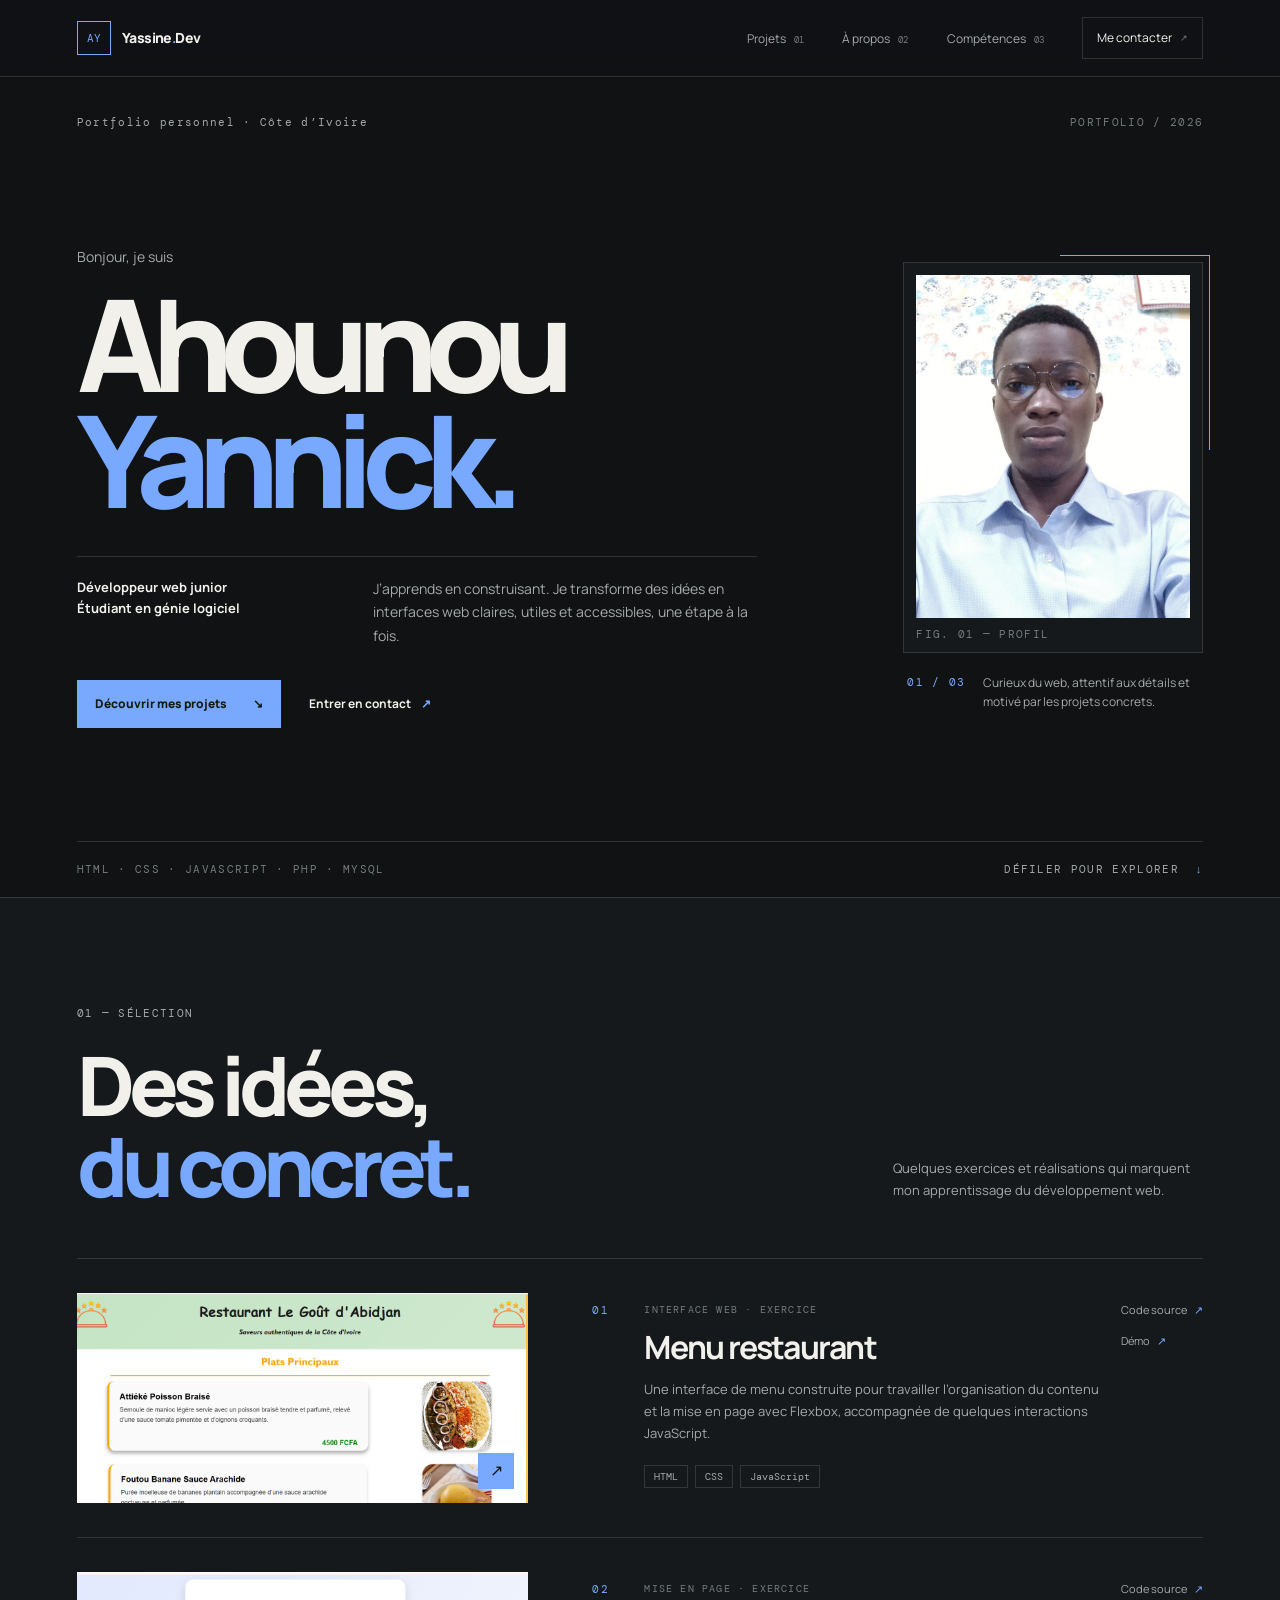
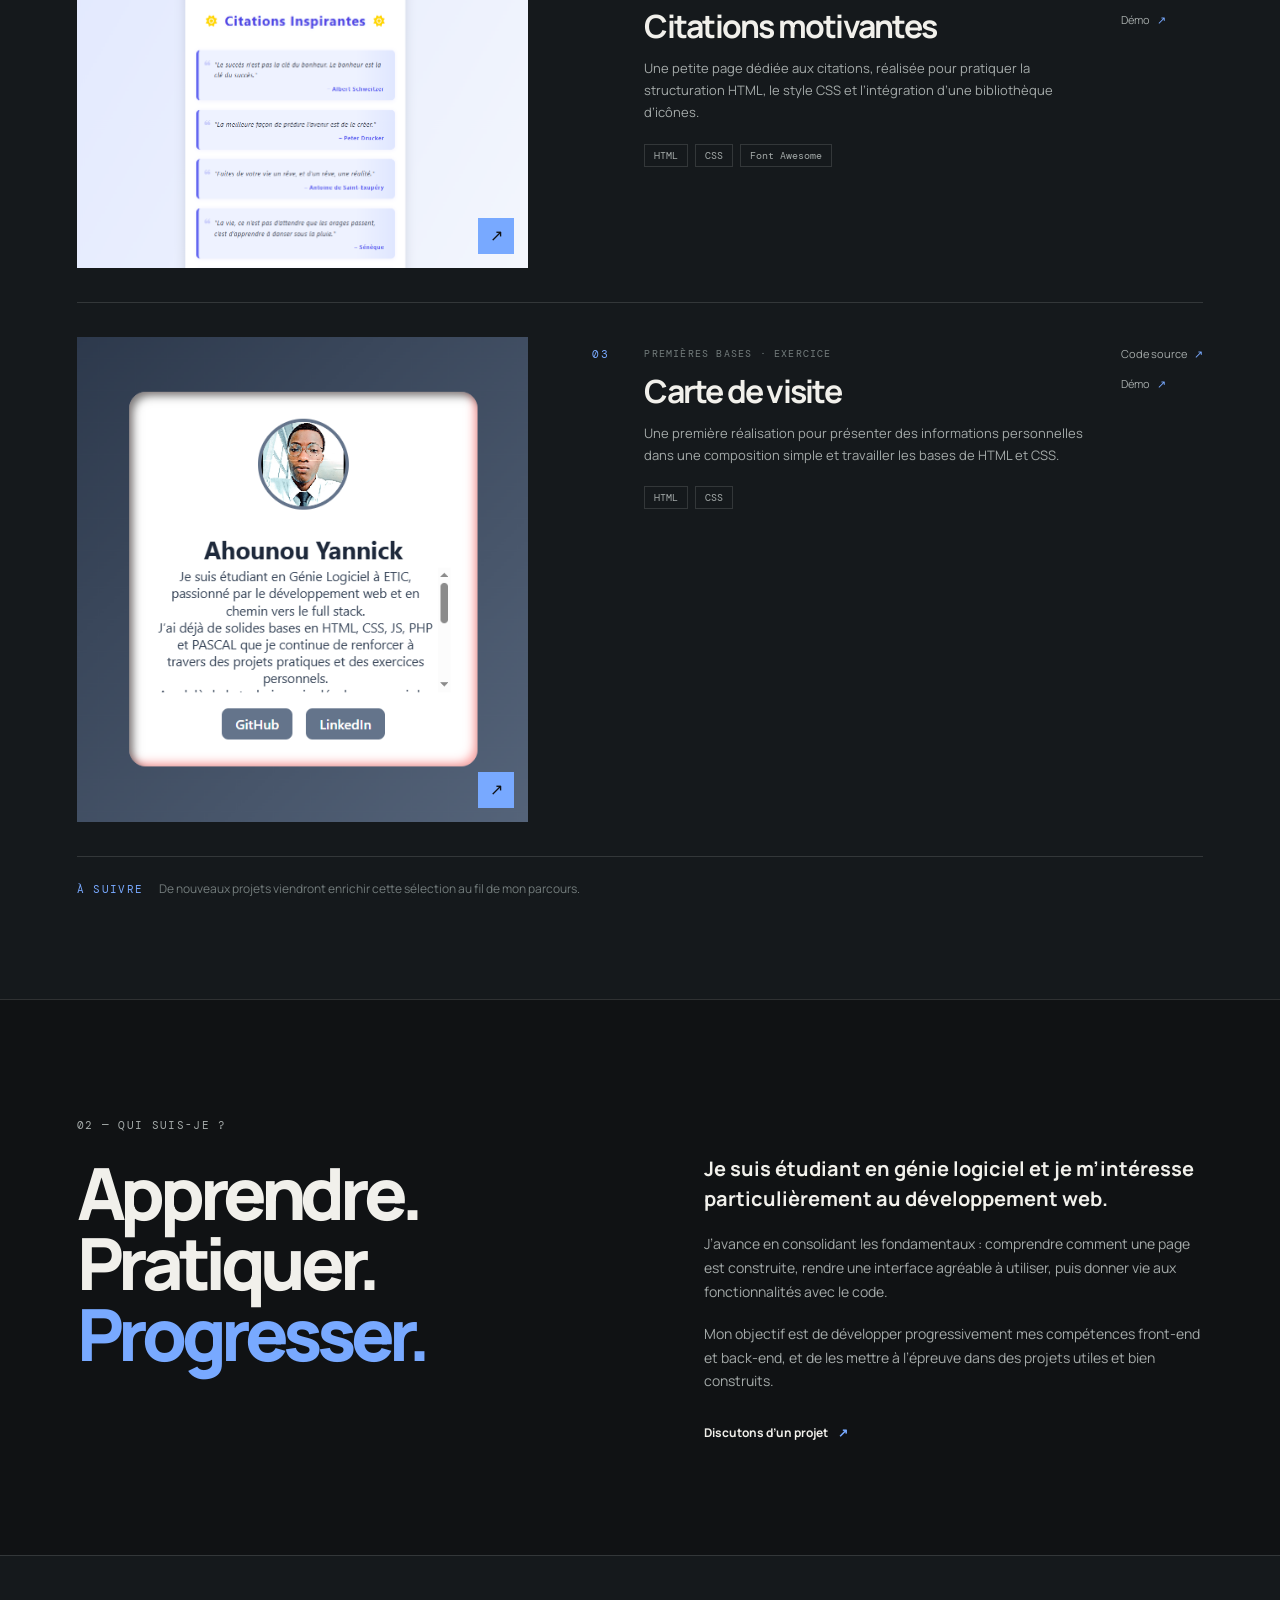
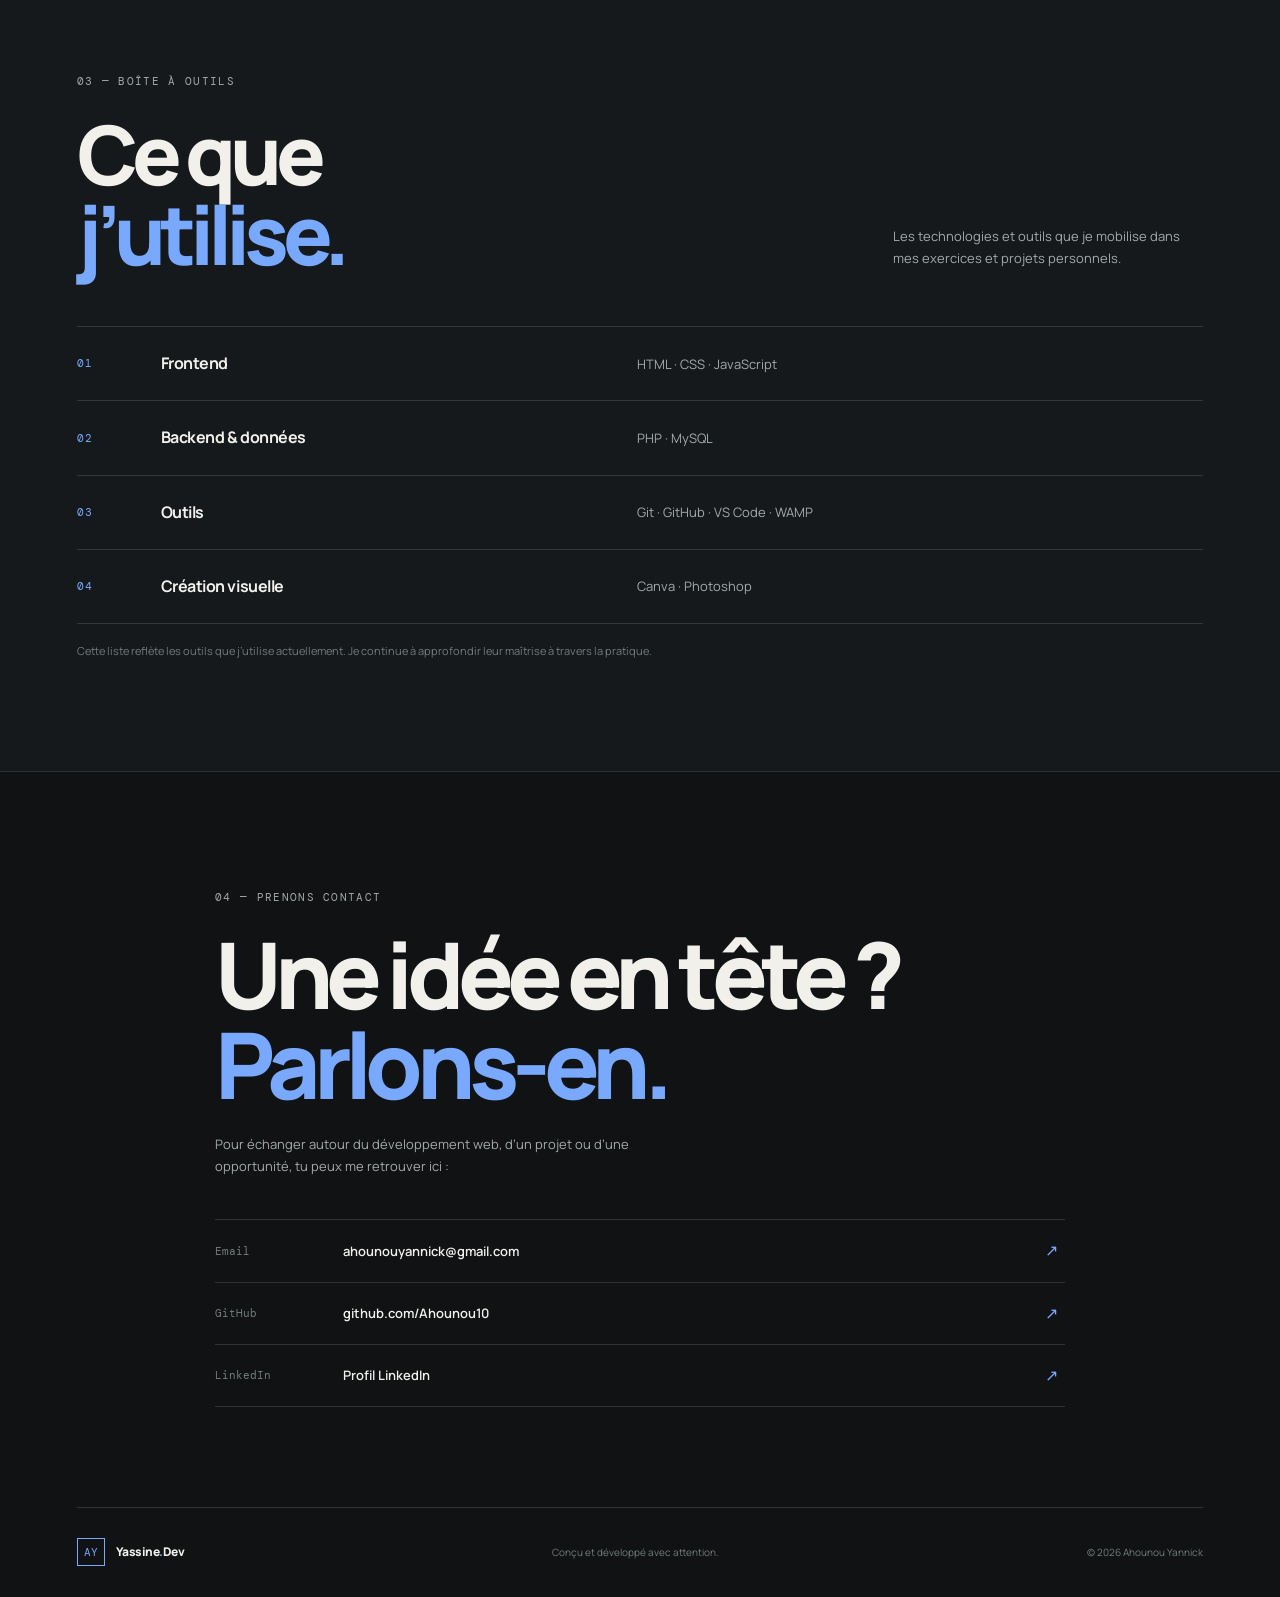
==== commit 406445ef: "Retire le point décoratif du sous-titre" ====
--- a/index.html
+++ b/index.html
@@ -40,7 +40,7 @@
   <main id="contenu">
     <section class="hero shell" id="accueil" aria-labelledby="titre-principal">
       <div class="hero-meta reveal">
-        <span class="sur-titre"><span class="point-statut"></span> Portfolio personnel · Côte d’Ivoire</span>
+        <span class="sur-titre">Portfolio personnel · Côte d’Ivoire</span>
         <span class="index-section">PORTFOLIO / 2026</span>
       </div>
 
--- a/style.css
+++ b/style.css
@@ -1,782 +1,224 @@
-/* ====================================
-   GENERAL
-   ==================================== */
-* {
-    margin: 0;
-    padding: 0;
-    box-sizing: border-box;
-}
-
-html {
-    font-size: clamp(15px, 1vw + 12px, 18px);
-}
-
+:root {
+  color-scheme: dark;
+  --fond: #101214;
+  --fond-secondaire: #15191c;
+  --surface: #1b2024;
+  --texte: #f1f0eb;
+  --texte-doux: #a4aaa9;
+  --texte-faible: #737c7c;
+  --accent: #78a9ff;
+  --ligne: rgba(235, 240, 232, 0.14);
+  --largeur: 1160px;
+  --marge: clamp(22px, 6vw, 88px);
+  --mono: "DM Mono", monospace;
+  --sans: "Manrope", sans-serif;
+}
+
+* { box-sizing: border-box; margin: 0; padding: 0; }
+html { scroll-behavior: smooth; scroll-padding-top: 92px; }
 body {
-    font-family: "Poppins", sans-serif;
-    background: #76d6f336;
-    color: #222;
-    line-height: 1.6;
-    overflow-x: hidden;
-    width: 100%;
-}
-
-img {
-    max-width: 100%;
-    height: auto;
-}
-
-section {
-    scroll-margin-top: 90px;
-}
-
-h1,
-h2,
-h3,
-h4,
-h5,
-h6 {
-    color: #111827;
-    font-weight: 700;
-}
-
-.accent {
-    color: #007bff;
-}
-
-.titre-section {
-    text-align: center;
-    font-size: 1.8rem;
-    margin-bottom: 10px;
-}
-
-.finsect {
-    border: none;
-    margin: 0 auto;
-    height: 2px;
-    background: #66a1e0;
-    width: 90%;
-    max-width: 100%;
-    border-radius: 2px;
-}
-
-/* Reduce motion: also stops transitions/animations */
+  min-width: 320px;
+  overflow-x: hidden;
+  background: var(--fond);
+  color: var(--texte);
+  font-family: var(--sans);
+  font-size: 16px;
+  line-height: 1.7;
+  -webkit-font-smoothing: antialiased;
+}
+body.menu-ouvert { overflow: hidden; }
+a { color: inherit; }
+img { display: block; max-width: 100%; }
+button, a { -webkit-tap-highlight-color: transparent; }
+::selection { color: var(--fond); background: var(--accent); }
+.shell { width: min(var(--largeur), calc(100% - (var(--marge) * 2))); margin-inline: auto; }
+.skip-link {
+  position: fixed; top: 12px; left: 12px; z-index: 1000;
+  padding: 10px 16px; transform: translateY(-160%);
+  background: var(--accent); color: var(--fond); font-weight: 800;
+}
+.skip-link:focus { transform: translateY(0); }
+:focus-visible { outline: 2px solid var(--accent); outline-offset: 5px; }
+.sur-titre, .index-section, .hero-pied, .portrait-index, .note-numero,
+.projet-categorie, .projet-numero, .competence-index, .projets-note span {
+  font-family: var(--mono); font-size: 11px; letter-spacing: .12em;
+}
+.sur-titre { display: inline-flex; align-items: center; gap: 10px; color: var(--texte-doux); }
+.point-statut { width: 7px; height: 7px; display: inline-block; border-radius: 50%; background: var(--accent); box-shadow: 0 0 0 4px rgba(120,169,255,.12); }
+
+/* Navigation */
+.site-header { position: sticky; top: 0; z-index: 100; border-bottom: 1px solid var(--ligne); background: rgba(16,18,20,.9); backdrop-filter: blur(16px); }
+.navigation { min-height: 76px; display: flex; align-items: center; justify-content: space-between; gap: 30px; }
+.identite { display: inline-flex; align-items: center; gap: 11px; text-decoration: none; }
+.identite-marque { display: grid; width: 34px; height: 34px; place-items: center; border: 1px solid var(--accent); color: var(--accent); font: 11px var(--mono); }
+.identite-nom { font-size: 14px; font-weight: 800; letter-spacing: -.04em; }
+.identite-point { color: var(--accent); }
+.liens-navigation { display: flex; align-items: center; gap: clamp(18px, 3vw, 42px); list-style: none; }
+.liens-navigation a { display: inline-flex; align-items: center; gap: 8px; color: var(--texte-doux); font-size: 12px; text-decoration: none; transition: color .2s ease; }
+.liens-navigation a:hover { color: var(--accent); }
+.liens-navigation a span { color: var(--texte-faible); font: 9px var(--mono); }
+.liens-navigation .lien-contact { padding: 10px 14px; border: 1px solid var(--ligne); color: var(--texte); }
+.liens-navigation .lien-contact:hover { border-color: var(--accent); color: var(--accent); }
+.burger { display: none; }
+
+/* Hero */
+.hero { min-height: min(820px, calc(100svh - 76px)); padding-top: 36px; display: flex; flex-direction: column; }
+.hero-meta, .hero-pied { display: flex; justify-content: space-between; align-items: center; gap: 20px; }
+.index-section, .hero-pied { color: var(--texte-faible); }
+.hero-grille { flex: 1; display: grid; grid-template-columns: minmax(0, 1.35fr) minmax(240px, .65fr); align-items: center; gap: clamp(42px, 8vw, 120px); padding-block: clamp(58px, 9vh, 100px); }
+.hero-texte { min-width: 0; }
+.petit-label { margin-bottom: 16px; color: var(--texte-doux); font-size: 14px; }
+.hero h1 { font-size: clamp(64px, 10vw, 132px); font-weight: 800; letter-spacing: -.095em; line-height: .91; }
+.hero h1 span, h2 span { color: var(--accent); }
+.hero-bas { display: grid; grid-template-columns: minmax(125px, .7fr) minmax(220px, 1fr); gap: 28px; max-width: 680px; margin-top: 38px; padding-top: 20px; border-top: 1px solid var(--ligne); }
+.hero-role { color: var(--texte); font-size: 13px; font-weight: 700; line-height: 1.65; }
+.hero-description { max-width: 390px; color: var(--texte-doux); font-size: 14px; }
+.hero-actions { display: flex; align-items: center; gap: 28px; margin-top: 32px; }
+.bouton { display: inline-flex; align-items: center; justify-content: center; gap: 26px; min-height: 48px; padding: 0 18px; text-decoration: none; font-size: 12px; font-weight: 800; transition: transform .2s ease, background .2s ease; }
+.bouton:hover { transform: translateY(-3px); }
+.bouton-principal { background: var(--accent); color: #151a11; }
+.bouton-principal:hover { background: #a2c4ff; }
+.lien-simple { display: inline-flex; align-items: center; gap: 10px; color: var(--texte); font-size: 12px; font-weight: 700; text-decoration: none; }
+.lien-simple span { color: var(--accent); transition: transform .2s ease; }
+.lien-simple:hover span { transform: translate(3px,-3px); }
+.hero-aside { width: min(100%, 300px); justify-self: end; }
+.portrait-cadre { position: relative; padding: 12px 12px 34px; border: 1px solid var(--ligne); background: var(--fond-secondaire); }
+.portrait-cadre::before { position: absolute; content: ""; top: -8px; right: -8px; width: 50%; height: 50%; border-top: 1px solid var(--accent); border-right: 1px solid var(--accent); pointer-events: none; }
+.portrait-cadre img { width: 100%; aspect-ratio: 4 / 5; object-fit: cover; filter: saturate(.72); }
+.portrait-index { position: absolute; left: 12px; bottom: 8px; color: var(--texte-faible); }
+.note-marge { display: flex; gap: 18px; margin-top: 20px; padding-left: 4px; }
+.note-numero { flex: 0 0 auto; color: var(--accent); }
+.note-marge p { max-width: 230px; color: var(--texte-doux); font-size: 12px; line-height: 1.6; }
+.hero-pied { padding-block: 18px; border-top: 1px solid var(--ligne); }
+.hero-pied a { color: var(--texte-doux); font: inherit; text-decoration: none; }
+.hero-pied a span { margin-left: 8px; color: var(--accent); }
+
+/* Shared section headings */
+.section-shell { border-top: 1px solid var(--ligne); }
+.section-entete { display: flex; align-items: end; justify-content: space-between; gap: 40px; padding-top: 100px; padding-bottom: 52px; }
+.section-entete h2, .apropos-titre h2, .contact-bloc h2 { margin-top: 20px; font-size: clamp(48px, 7vw, 82px); font-weight: 800; letter-spacing: -.075em; line-height: .98; }
+.section-intro { max-width: 310px; padding-bottom: 5px; color: var(--texte-doux); font-size: 13px; }
+
+/* Projects */
+.section-projets { padding-bottom: 100px; background: var(--fond-secondaire); }
+.liste-projets { border-top: 1px solid var(--ligne); }
+.projet { display: grid; grid-template-columns: minmax(230px, .85fr) minmax(0, 1.15fr); gap: clamp(28px, 5vw, 72px); padding-block: 34px; border-bottom: 1px solid var(--ligne); }
+.projet-visuel { position: relative; display: block; overflow: hidden; min-height: 210px; background: #242a2e; }
+.projet-visuel img { width: 100%; height: 100%; min-height: 210px; object-fit: cover; transition: transform .5s cubic-bezier(.2,.7,.2,1), opacity .3s ease; }
+.projet-visuel:hover img { transform: scale(1.035); opacity: .82; }
+.projet-visuel-clair { background: #e8e6df; }
+.visuel-action { position: absolute; right: 14px; bottom: 14px; display: grid; width: 36px; height: 36px; place-items: center; background: var(--accent); color: var(--fond); }
+.projet-infos { display: grid; grid-template-columns: 34px minmax(0, 1fr) auto; gap: 18px; align-items: start; padding-top: 8px; }
+.projet-numero { color: var(--accent); }
+.projet-categorie { margin-bottom: 10px; color: var(--texte-faible); font-size: 10px; }
+.projet-description h3 { margin-bottom: 12px; font-size: clamp(23px, 3vw, 32px); letter-spacing: -.055em; line-height: 1.2; }
+.projet-description > p:not(.projet-categorie) { max-width: 510px; color: var(--texte-doux); font-size: 13px; }
+.tags { display: flex; flex-wrap: wrap; gap: 7px; margin-top: 20px; }
+.tags span { padding: 4px 9px; border: 1px solid var(--ligne); color: var(--texte-doux); font: 10px var(--mono); }
+.projet-liens { display: flex; flex-direction: column; gap: 12px; white-space: nowrap; }
+.projet-liens a { color: var(--texte-doux); font-size: 11px; text-decoration: none; }
+.projet-liens a span { margin-left: 5px; color: var(--accent); }
+.projet-liens a:hover { color: var(--accent); }
+.projets-note { padding-top: 22px; color: var(--texte-faible); font-size: 12px; }
+.projets-note span { margin-right: 14px; color: var(--accent); }
+
+/* About */
+.section-apropos { padding-block: 110px; }
+.apropos-grille { display: grid; grid-template-columns: 1fr 1fr; gap: clamp(50px, 10vw, 150px); }
+.apropos-titre h2 { font-size: clamp(46px, 6vw, 72px); }
+.apropos-contenu { max-width: 510px; padding-top: 44px; }
+.apropos-contenu p { margin-bottom: 18px; color: var(--texte-doux); font-size: 14px; }
+.apropos-contenu .texte-lead { color: var(--texte); font-size: 20px; font-weight: 700; line-height: 1.5; }
+.apropos-contenu .lien-simple { margin-top: 12px; }
+
+/* Skills */
+.section-competences { padding-block: 10px 110px; background: var(--fond-secondaire); }
+.section-entete-compacte { padding-top: 100px; }
+.competences-liste { border-top: 1px solid var(--ligne); }
+.competence-ligne { display: grid; grid-template-columns: 60px minmax(160px, .8fr) 1fr; align-items: center; gap: 24px; padding: 23px 0; border-bottom: 1px solid var(--ligne); }
+.competence-index { color: var(--accent); }
+.competence-ligne h3 { font-size: 16px; letter-spacing: -.03em; }
+.competence-ligne p { color: var(--texte-doux); font-size: 13px; }
+.competences-precision { margin-top: 18px; color: var(--texte-faible); font-size: 11px; }
+
+/* Contact & footer */
+.section-contact { padding-block: 110px 100px; }
+.contact-bloc { max-width: 850px; }
+.contact-bloc h2 { font-size: clamp(52px, 8vw, 92px); }
+.contact-intro { max-width: 450px; margin-top: 24px; color: var(--texte-doux); font-size: 13px; }
+.contact-liens { margin-top: 42px; border-top: 1px solid var(--ligne); }
+.contact-liens a { display: grid; grid-template-columns: 110px minmax(0,1fr) 20px; gap: 18px; align-items: center; padding: 17px 0; border-bottom: 1px solid var(--ligne); text-decoration: none; }
+.contact-liens a > span:first-child { color: var(--texte-faible); font: 11px var(--mono); }
+.contact-liens strong { overflow-wrap: anywhere; font-size: 13px; font-weight: 600; }
+.contact-liens a > span:last-child { color: var(--accent); }
+.contact-liens a:hover strong { color: var(--accent); }
+.site-footer { min-height: 90px; display: flex; align-items: center; justify-content: space-between; gap: 20px; border-top: 1px solid var(--ligne); color: var(--texte-faible); font-size: 10px; }
+.footer-identite .identite-marque { width: 28px; height: 28px; }
+.footer-identite .identite-nom { color: var(--texte); font-size: 12px; }
+
+/* Entrance motion */
+.reveal { opacity: 0; transform: translateY(18px); transition: opacity .65s ease, transform .65s ease; }
+.reveal.visible { opacity: 1; transform: translateY(0); }
 @media (prefers-reduced-motion: reduce) {
-    * {
-        animation: none !important;
-        transition: none !important;
-        scroll-behavior: auto !important;
-    }
-}
-
-/* ====================================
-   NAVIGATION
-   ==================================== */
-nav {
-    display: flex;
-    justify-content: space-between;
-    align-items: center;
-    width: 100%;
-    padding: 16px clamp(14px, 4vw, 80px);
-    background: linear-gradient(90deg, #0052cc 0%, #0066ff 100%);
-    position: fixed;
-    top: 0;
-    z-index: 50;
-    box-shadow: 0 4px 12px rgba(0, 82, 204, 0.18);
-}
-
-.logo {
-    font-weight: 700;
-    font-size: 1.15rem;
-    color: #fff;
-    letter-spacing: 0.2px;
-}
-
-.liens-navigation {
-    display: flex;
-    gap: 30px;
-    list-style: none;
-}
-
-.liens-navigation li a {
-    color: #fff;
-    text-decoration: none;
-    font-weight: 600;
-    font-size: 1rem;
-    transition: 0.3s;
-}
-
-.liens-navigation li a:hover {
-    opacity: 0.8;
-}
-
-/* ====================================
-   BURGER MOBILE
-   ==================================== */
-.burger {
-    display: none;
-    flex-direction: column;
-    justify-content: space-between;
-    width: 25px;
-    height: 20px;
-    cursor: pointer;
-    z-index: 160;
-    background: transparent;
-    border: 0;
-    padding: 0;
-}
-
-.burger span {
-    width: 100%;
-    height: 3px;
-    background: #fff;
-    border-radius: 2px;
-    transition: all 0.4s ease;
-}
-
-.burger.active span:nth-child(1) {
-    transform: rotate(45deg) translate(5px, 5px);
-}
-
-.burger.active span:nth-child(2) {
-    opacity: 0;
-}
-
-.burger.active span:nth-child(3) {
-    transform: rotate(-45deg) translate(5px, -5px);
-}
-
-/* ====================================
-   MENU NAV MOBILE
-   ==================================== */
-@media screen and (max-width: 1024px) {
-    .liens-navigation {
-        position: fixed;
-        top: 0;
-        left: -100%;
-        width: min(82vw, 320px);
-        height: 100vh;
-        flex-direction: column;
-        background: linear-gradient(180deg, #0052cc 0%, #0066ff 100%);
-        padding: 84px 20px 20px;
-        justify-content: flex-start;
-        transition: left 0.3s ease;
-        z-index: 140;
-        gap: 18px;
-    }
-
-    .liens-navigation.active {
-        left: 0;
-    }
-
-    .liens-navigation li a {
-        font-size: 1.15rem;
-    }
-
-    .burger {
-        display: flex;
-    }
-}
-
-/* ====================================
-   HERO
-   ==================================== */
-.hero {
-    position: relative;
-    min-height: 100vh;
-    padding: 72px 0 0;
-    display: flex;
-    flex-direction: column;
-}
-
-.hero::before {
-    content: "";
-    position: absolute;
-    right: 0;
-    top: -10%;
-    width: 100%;
-    max-width: 50vw;
-    height: 120vh;
-    background: radial-gradient(circle at 20% 30%, rgba(0, 82, 204, 0.04), transparent 30%),
-        radial-gradient(circle at 80% 70%, rgba(102, 179, 255, 0.03), transparent 35%);
-    pointer-events: none;
-    overflow: hidden;
-}
-
-.hero-conteneur {
-    position: relative;
-    z-index: 2;
-    display: flex;
-    align-items: center;
-    justify-content: space-between;
-    flex: 1;
-    width: min(1200px, 100% - 2rem);
-    margin: 0 auto;
-    padding: 48px 0;
-    gap: 48px;
-}
-
-.contenu-hero {
-    position: relative;
-    width: 100%;
-    max-width: 700px;
-    padding: 20px 15px;
-    min-width: 0;
-}
-
-.contenu-hero::before {
-    content: "";
-    position: absolute;
-    inset: 0;
-    background-color: rgba(255, 255, 255, 0.74);
-    filter: blur(3px);
-    z-index: -1;
-    pointer-events: none;
-}
-
-.div_conther {
-    background: #76d6f336;
-    padding: 10px 20px;
-    margin: 10px auto;
-    border-radius: 8px;
-    box-shadow: inset 5px 5px 5px rgba(118, 214, 243, 0.3);
-    backdrop-filter: blur(2px);
-}
-
-/* NOTE: typewriter is done in JS, so NO CSS animation here */
-.contenu-hero h1,
-.contenu-hero h2,
-.contenu-hero p {
-    white-space: normal;
-    overflow: visible;
-    opacity: 1;
-    transform: none;
-}
-
-.contenu-hero h1 {
-    font-size: clamp(1.6rem, 4.8vw, 3.2rem);
-    line-height: 1.1;
-    font-weight: 700;
-    display: inline;
-}
-
-.contenu-hero h2 {
-    font-size: clamp(1rem, 2.8vw, 1.6rem);
-    color: #0052cc;
-    font-weight: 600;
-    display: inline;
-}
-
-.contenu-hero p {
-    font-size: clamp(0.95rem, 2vw, 1.1rem);
-    max-width: 60ch;
-    color: #222;
-    display: inline;
-}
-
-/* Animation binary zone */
-.animation-hero {
-    flex: 1;
-    min-height: 380px;
-    position: relative;
-    overflow: hidden;
-}
-
-.binary {
-    position: absolute;
-    font-size: 28px;
-    font-weight: 700;
-    color: rgba(0, 82, 204, 0.7);
-    animation: float 6s ease-in-out infinite;
-    font-family: "Courier New", monospace;
-    user-select: none;
-    pointer-events: none;
-}
-
-@keyframes float {
-
-    0%,
-    100% {
-        transform: translateY(0px) scale(1);
-        opacity: 0.8;
-    }
-
-    25% {
-        transform: translateY(-30px) scale(1.05);
-        opacity: 0.9;
-    }
-
-    50% {
-        transform: translateY(20px) scale(0.95);
-        opacity: 0.7;
-    }
-
-    75% {
-        transform: translateY(-15px) scale(1.02);
-        opacity: 0.85;
-    }
-}
-
-.hero-boutons {
-    display: flex;
-    gap: 14px;
-    margin-top: 16px;
-}
-
-.btn {
-    background: #0052cc;
-    padding: 12px 24px;
-    border-radius: 8px;
-    color: #fff;
-    text-decoration: none;
-    font-weight: 600;
-    transition: all 0.2s ease;
-    border: 2px solid #0052cc;
-}
-
-.btn:hover {
-    background: #003d99;
-    border-color: #003d99;
-    transform: translateY(-2px);
-    box-shadow: 0 8px 16px rgba(0, 82, 204, 0.2);
-}
-
-/* ====================================
-   APPARITION
-   ==================================== */
-.apparition {
-    opacity: 0;
-    transform: translateY(30px);
-    transition: 0.7s ease-out;
-}
-
-.apparition.active {
-    opacity: 1;
-    transform: translateY(0);
-}
-
-/* ====================================
-   SECTION WIDTHS
-   ==================================== */
-.apropos,
-.competences,
-.projets,
-.contact {
-    width: min(1200px, 100% - 2rem);
-    margin-inline: auto;
-    padding-inline: 0;
-}
-
-/* ====================================
-   A PROPOS
-   ==================================== */
-.apropos {
-    padding-block: 90px;
-    background: rgb(230, 243, 245);
-}
-
-.conteneur-apropos {
-    display: flex;
-    gap: 40px;
-    align-items: center;
-    justify-content: center;
-    flex-wrap: wrap;
-}
-
-.conteneur-apropos>div {
-    flex: 1;
-    min-width: 280px;
-    max-width: 760px;
-}
-
-.apropos img {
-    width: 180px;
-    height: 180px;
-    border-radius: 100%;
-    object-fit: cover;
-    border: 4px solid #007bff;
-    flex-shrink: 0;
-}
-
-.conteneur-apropos div p {
-    font-size: 1rem;
-    margin-bottom: 15px;
-}
-
-.apropos hr {
-    width: 25%;
-    height: 3px;
-    background: #007bff;
-    border: none;
-    margin: 0 auto 40px auto;
-    border-radius: 2px;
-}
-
-/* ====================================
-   COMPETENCES
-   ==================================== */
-.competences {
-    padding-block: 90px;
-}
-
-.grille-competences {
-    display: grid;
-    grid-template-columns: repeat(auto-fit, minmax(220px, 1fr));
-    gap: clamp(14px, 2vw, 24px);
-}
-
-.carte-competence {
-    padding: 25px;
-    background: #fff;
-    border-radius: 10px;
-    text-align: center;
-    box-shadow: 0 5px 20px rgba(0, 0, 0, 0.06);
-}
-
-.carte-competence h3 {
-    font-size: 1.3rem;
-    margin-bottom: 10px;
-}
-
-.carte-competence p {
-    color: #666;
-    font-size: 0.95rem;
-}
-
-.competences hr {
-    width: 20%;
-    height: 3px;
-    background: #007bff;
-    border: none;
-    margin: 0 auto 40px auto;
-    border-radius: 2px;
-}
-
-/* ====================================
-   PROJETS
-   ==================================== */
-.projets {
-    padding-block: 90px;
-    background: rgb(230, 243, 245);
-}
-
-.grille-projets {
-    display: grid;
-    grid-template-columns: repeat(auto-fit, minmax(260px, 1fr));
-    gap: clamp(14px, 2vw, 28px);
-}
-
-.carte-projet {
-    background: #fff;
-    border-radius: 12px;
-    padding: 18px;
-    box-shadow: 0 8px 30px rgba(0, 0, 0, 0.07);
-    transition: transform 0.3s;
-}
-
-.carte-projet:hover {
-    transform: translateY(-7px);
-}
-
-.carte-projet img {
-    width: 100%;
-    aspect-ratio: 16 / 10;
-    border-radius: 10px;
-    margin-bottom: 10px;
-    object-fit: cover;
-    cursor: pointer;
-    transition: transform 0.2s;
-}
-
-.carte-projet img:hover {
-    transform: scale(1.03);
-}
-
-.carte-projet h3 {
-    font-size: 1.2rem;
-    margin-bottom: 8px;
-}
-
-.carte-projet p {
-    font-size: 0.9rem;
-    color: #666;
-    margin-bottom: 10px;
-}
-
-.projets hr {
-    width: 18%;
-    height: 3px;
-    background: #007bff;
-    border: none;
-    margin: 0 auto 40px auto;
-    border-radius: 2px;
-}
-
-.tags {
-    margin: 8px 0;
-    font-size: 0.9rem;
-    color: #007bff;
-}
-
-.btn-petit {
-    text-decoration: none;
-    background: #007bff;
-    color: #fff;
-    padding: 8px 15px;
-    border-radius: 5px;
-    font-size: 0.9rem;
-    transition: 0.3s;
-    display: inline-block;
-    margin: 4px 6px 0 0;
-}
-
-.btn-petit:hover {
-    background: #0056cc;
-}
-
-/* ====================================
-   CONTACT
-   ==================================== */
-.contact {
-    padding-block: 90px;
-    text-align: center;
-}
-
-.contact div {
-    margin: 0 auto;
-    background-color: #9fb7df;
-    border-top-left-radius: 28px;
-    border-bottom-right-radius: 28px;
-    width: min(700px, 100%);
-    padding: clamp(16px, 3vw, 26px);
-    text-align: center;
-}
-
-.contact p {
-    font-size: 1.05rem;
-    margin-bottom: 15px;
-}
-
-.contact p a {
-    text-decoration: none;
-    color: #007bff;
-}
-
-.contact p a:hover {
-    text-decoration: underline;
-}
-
-.contact hr {
-    width: 15%;
-    height: 3px;
-    background: #007bff;
-    border: none;
-    margin: 0 auto 40px auto;
-    border-radius: 2px;
-}
-
-/* ====================================
-   MODAL
-   ==================================== */
-.modal {
-    display: none;
-    position: fixed;
-    z-index: 1000;
-    inset: 0;
-    background: rgba(0, 0, 0, 0.8);
-    justify-content: center;
-    align-items: center;
-}
-
-.modal.show {
-    display: flex;
-}
-
-.contenu-modal {
-    max-width: 90%;
-    max-height: 90vh;
-    object-fit: contain;
-    border-radius: 8px;
-}
-
-.fermer {
-    position: absolute;
-    top: 20px;
-    right: 30px;
-    color: #fff;
-    font-size: 40px;
-    font-weight: 700;
-    cursor: pointer;
-    z-index: 1001;
-    background: transparent;
-    border: 0;
-    padding: 0;
-    line-height: 1;
-}
-
-.fermer:hover {
-    color: #bbb;
-}
-
-/* ====================================
-   FOOTER
-   ==================================== */
-.site-footer {
-    background: linear-gradient(180deg, #0b1220 0%, #0f1a33 100%);
-    color: #e6eefc;
-    padding: 40px 6% 24px;
-}
-
-.footer-inner {
-    max-width: 1200px;
-    margin: 0 auto;
-    display: grid;
-    grid-template-columns: 1fr 1fr;
-    gap: clamp(16px, 3vw, 40px);
-    align-items: start;
-}
-
-.about {
-    width: auto;
-    text-align: center;
-}
-
-.links {
-    text-align: center;
-}
-
-.footer-col h3,
-.footer-col h4 {
-    margin-bottom: 12px;
-    color: #fff;
-}
-
-.footer-col p {
-    color: #cfe3ff;
-    line-height: 1.5;
-    font-size: 0.95rem;
-    text-align: justify;
-}
-
-.footer-col ul {
-    list-style: none;
-    padding: 0;
-    margin: 0;
-}
-
-.footer-col ul li {
-    margin-bottom: 10px;
-}
-
-.footer-col a {
-    color: #dbeeff;
-    text-decoration: none;
-    transition: color 0.18s ease, transform 0.18s ease;
-}
-
-.footer-col a:hover {
-    color: #fff;
-    transform: translateX(4px);
-}
-
-.footer-bottom {
-    max-width: 1200px;
-    margin: 18px auto 0;
-    text-align: center;
-    color: #9fb7df;
-    font-size: 0.9rem;
-    padding-top: 14px;
-    border-top: 1px solid rgba(255, 255, 255, 0.04);
-}
-
-
-@media screen and (max-width: 1024px) {
-    .hero-conteneur {
-        gap: 28px;
-    }
-
-    .animation-hero {
-        min-height: 280px;
-    }
-
-    .apropos,
-    .competences,
-    .projets,
-    .contact {
-        padding-block: 72px;
-    }
-}
-
-@media screen and (max-width: 768px) {
-    nav {
-        padding: 14px 5%;
-    }
-
-    .logo {
-        font-size: 1rem;
-    }
-
-    .hero {
-        padding-top: 68px;
-    }
-
-    .hero-conteneur {
-        flex-direction: column;
-        align-items: stretch;
-        padding: 32px 0 0;
-        gap: 24px;
-    }
-
-    .contenu-hero {
-        padding: 14px;
-    }
-
-    /* Hide binary animation on small screens */
-    .animation-hero {
-        display: none;
-    }
-
-    .apropos,
-    .competences,
-    .projets,
-    .contact {
-        padding-block: 60px;
-    }
-
-    .footer-inner {
-        grid-template-columns: 1fr;
-        text-align: center;
-    }
-
-    .footer-col p {
-        text-align: center;
-    }
-}
-
-@media screen and (max-width: 480px) {
-    .titre-section {
-        font-size: clamp(1.25rem, 5vw, 1.5rem);
-        margin-bottom: 14px;
-    }
-
-    .hero-conteneur {
-        font-size: 0.95rem;
-    }
-
-    .btn,
-    .btn-petit {
-        width: 100%;
-        text-align: center;
-    }
-
-    .hero-boutons {
-        display: grid;
-        grid-template-columns: 1fr;
-        gap: 10px;
-    }
-
-    .contact p {
-        font-size: 0.9rem;
-        word-break: break-word;
-        overflow-wrap: anywhere;
-    }
-}+  html { scroll-behavior: auto; }
+  *, *::before, *::after { animation-duration: .01ms !important; transition-duration: .01ms !important; }
+  .reveal { opacity: 1; transform: none; }
+}
+
+@media (max-width: 800px) {
+  :root { --marge: 28px; }
+  .navigation { min-height: 68px; }
+  .burger { display: flex; width: 38px; height: 38px; flex-direction: column; justify-content: center; align-items: center; gap: 6px; border: 1px solid var(--ligne); background: transparent; cursor: pointer; }
+  .burger span { width: 16px; height: 1px; background: var(--texte); transition: transform .2s ease; }
+  .burger[aria-expanded="true"] span:first-child { transform: translateY(3.5px) rotate(45deg); }
+  .burger[aria-expanded="true"] span:last-child { transform: translateY(-3.5px) rotate(-45deg); }
+  .liens-navigation { position: absolute; top: 68px; left: 0; right: 0; display: none; flex-direction: column; align-items: stretch; gap: 0; padding: 10px var(--marge) 22px; border-bottom: 1px solid var(--ligne); background: var(--fond); }
+  .liens-navigation.ouvert { display: flex; }
+  .liens-navigation a { padding: 13px 0; border-bottom: 1px solid var(--ligne); font-size: 14px; }
+  .liens-navigation .lien-contact { margin-top: 12px; padding-inline: 12px; border: 1px solid var(--ligne); }
+  .hero { min-height: auto; }
+  .hero-grille { grid-template-columns: 1fr minmax(180px, .55fr); gap: 30px; padding-block: 80px; }
+  .hero h1 { font-size: clamp(58px, 10vw, 90px); }
+  .hero-bas { grid-template-columns: 1fr; gap: 12px; margin-top: 28px; }
+  .hero-aside { width: 100%; }
+  .note-marge { gap: 10px; }
+  .projet { grid-template-columns: minmax(180px, .8fr) minmax(0, 1.2fr); gap: 24px; }
+  .projet-infos { grid-template-columns: 24px minmax(0,1fr); }
+  .projet-liens { grid-column: 2; flex-direction: row; gap: 20px; }
+  .apropos-grille { gap: 45px; }
+}
+
+@media (max-width: 560px) {
+  :root { --marge: 22px; }
+  .hero { padding-top: 24px; }
+  .hero-meta { align-items: flex-start; }
+  .index-section { font-size: 9px; }
+  .hero-grille { grid-template-columns: 1fr; gap: 38px; padding-block: 62px 46px; }
+  .hero h1 { font-size: clamp(64px, 17vw, 94px); }
+  .hero-aside { width: min(76%, 270px); justify-self: start; margin-left: 12%; }
+  .hero-pied { align-items: flex-start; font-size: 9px; }
+  .hero-pied span { max-width: 55%; line-height: 1.8; }
+  .hero-pied a { max-width: 45%; text-align: right; font-size: 9px; }
+  .hero-actions { flex-wrap: wrap; gap: 18px; }
+  .section-entete { align-items: flex-start; flex-direction: column; gap: 22px; padding-top: 72px; padding-bottom: 34px; }
+  .section-entete h2, .apropos-titre h2 { font-size: clamp(48px, 14vw, 66px); }
+  .section-intro { max-width: 390px; }
+  .section-projets { padding-bottom: 70px; }
+  .projet { grid-template-columns: 1fr; gap: 18px; padding-block: 25px; }
+  .projet-visuel, .projet-visuel img { min-height: 0; aspect-ratio: 16 / 10; }
+  .projet-infos { grid-template-columns: 25px minmax(0,1fr); gap: 12px; }
+  .projet-description h3 { font-size: 26px; }
+  .apropos-grille { grid-template-columns: 1fr; gap: 10px; }
+  .section-apropos { padding-block: 76px; }
+  .apropos-contenu { padding-top: 15px; }
+  .section-competences { padding-bottom: 75px; }
+  .section-entete-compacte { padding-top: 72px; }
+  .competence-ligne { grid-template-columns: 30px 1fr; gap: 8px 14px; padding-block: 18px; }
+  .competence-ligne p { grid-column: 2; }
+  .section-contact { padding-block: 78px 70px; }
+  .contact-bloc h2 { font-size: clamp(49px, 14vw, 72px); }
+  .contact-liens a { grid-template-columns: 72px minmax(0,1fr) 14px; gap: 10px; }
+  .contact-liens strong { font-size: 11px; }
+  .site-footer { min-height: auto; padding-block: 24px; flex-wrap: wrap; }
+  .site-footer > p { order: 3; width: 100%; }
+}
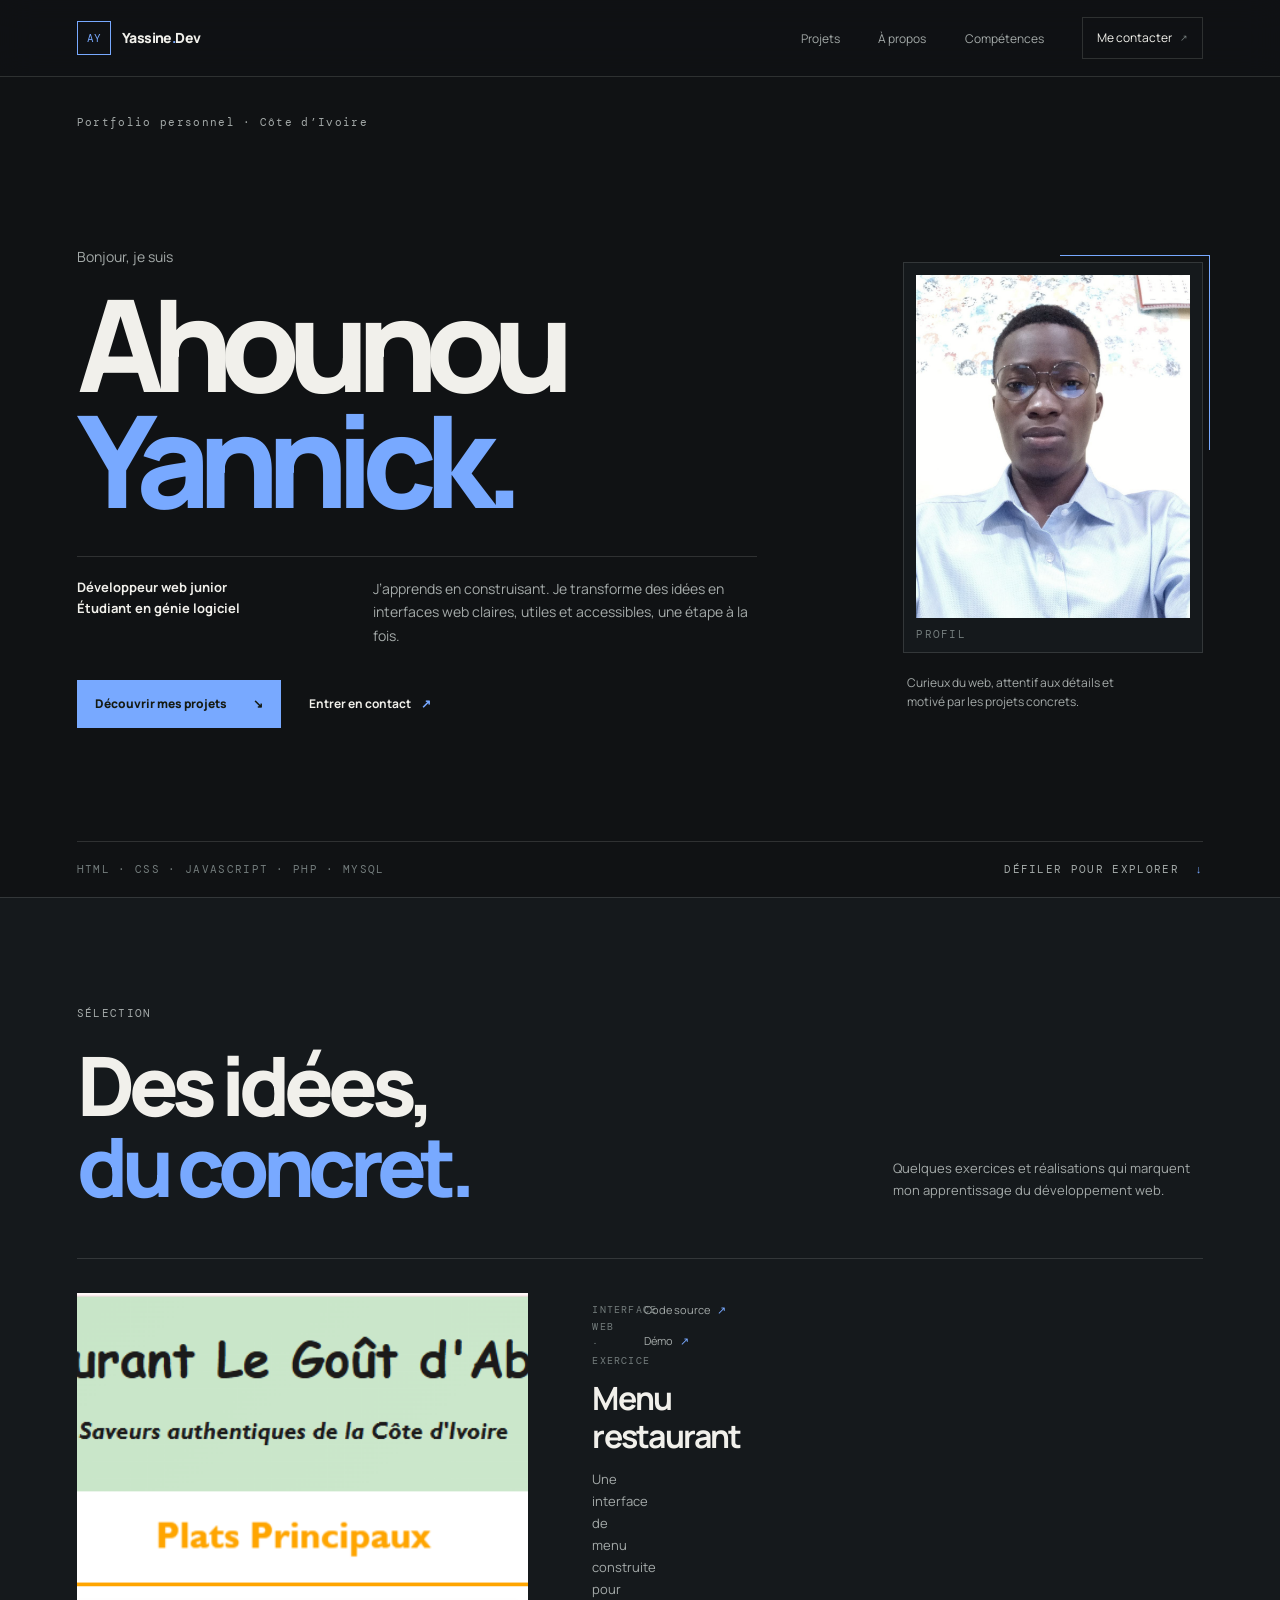
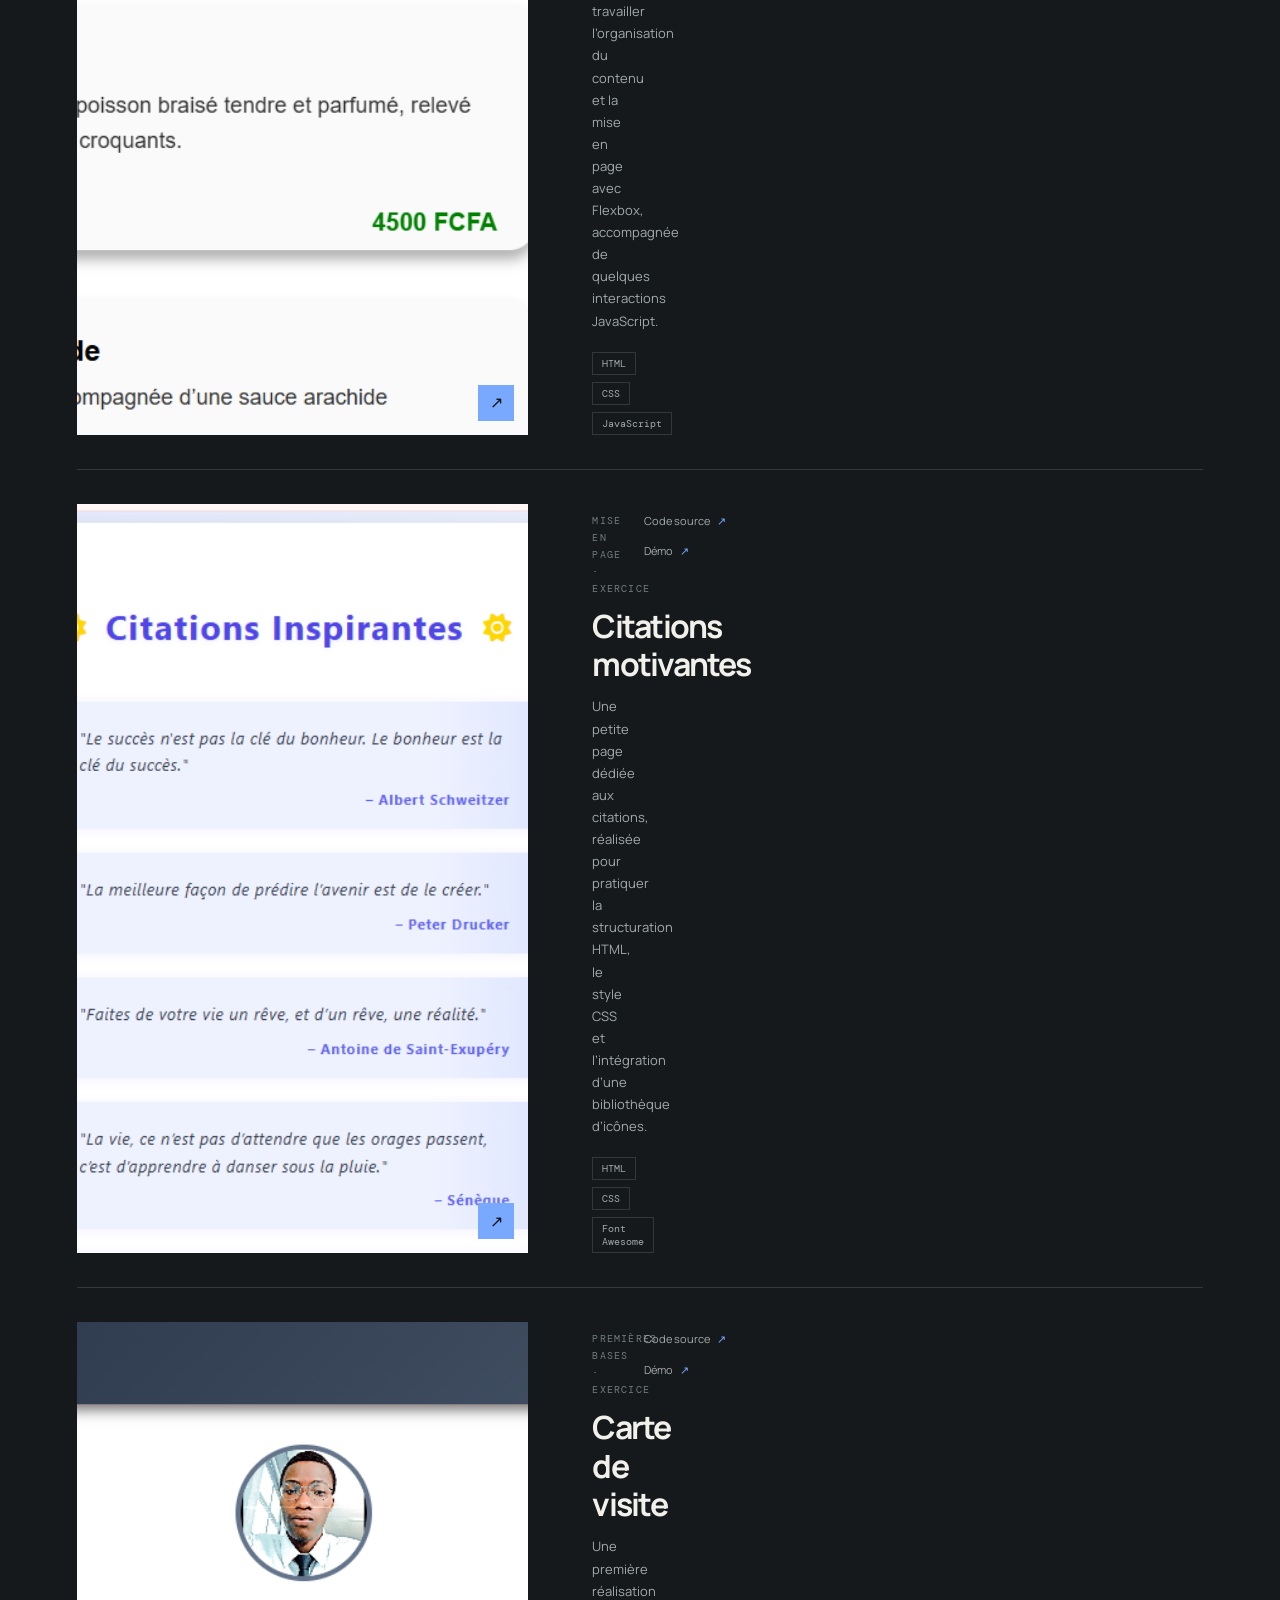
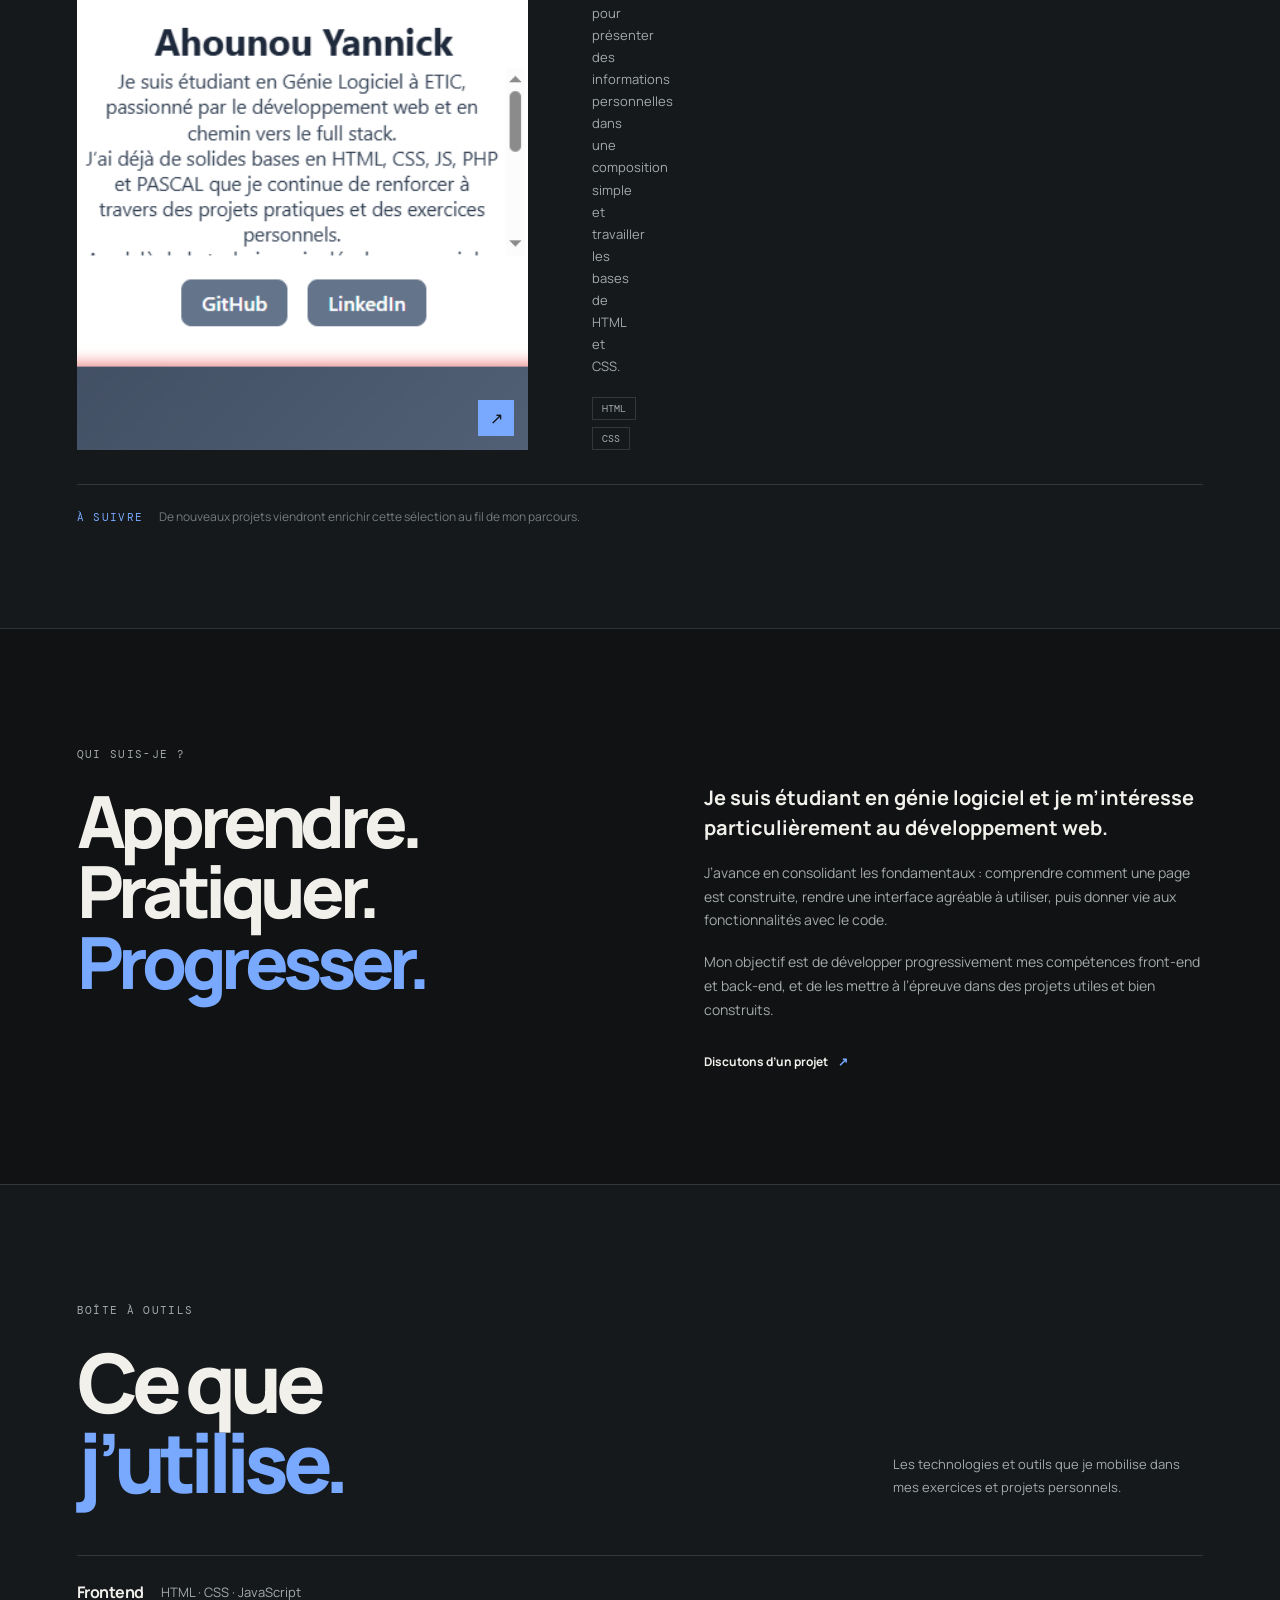
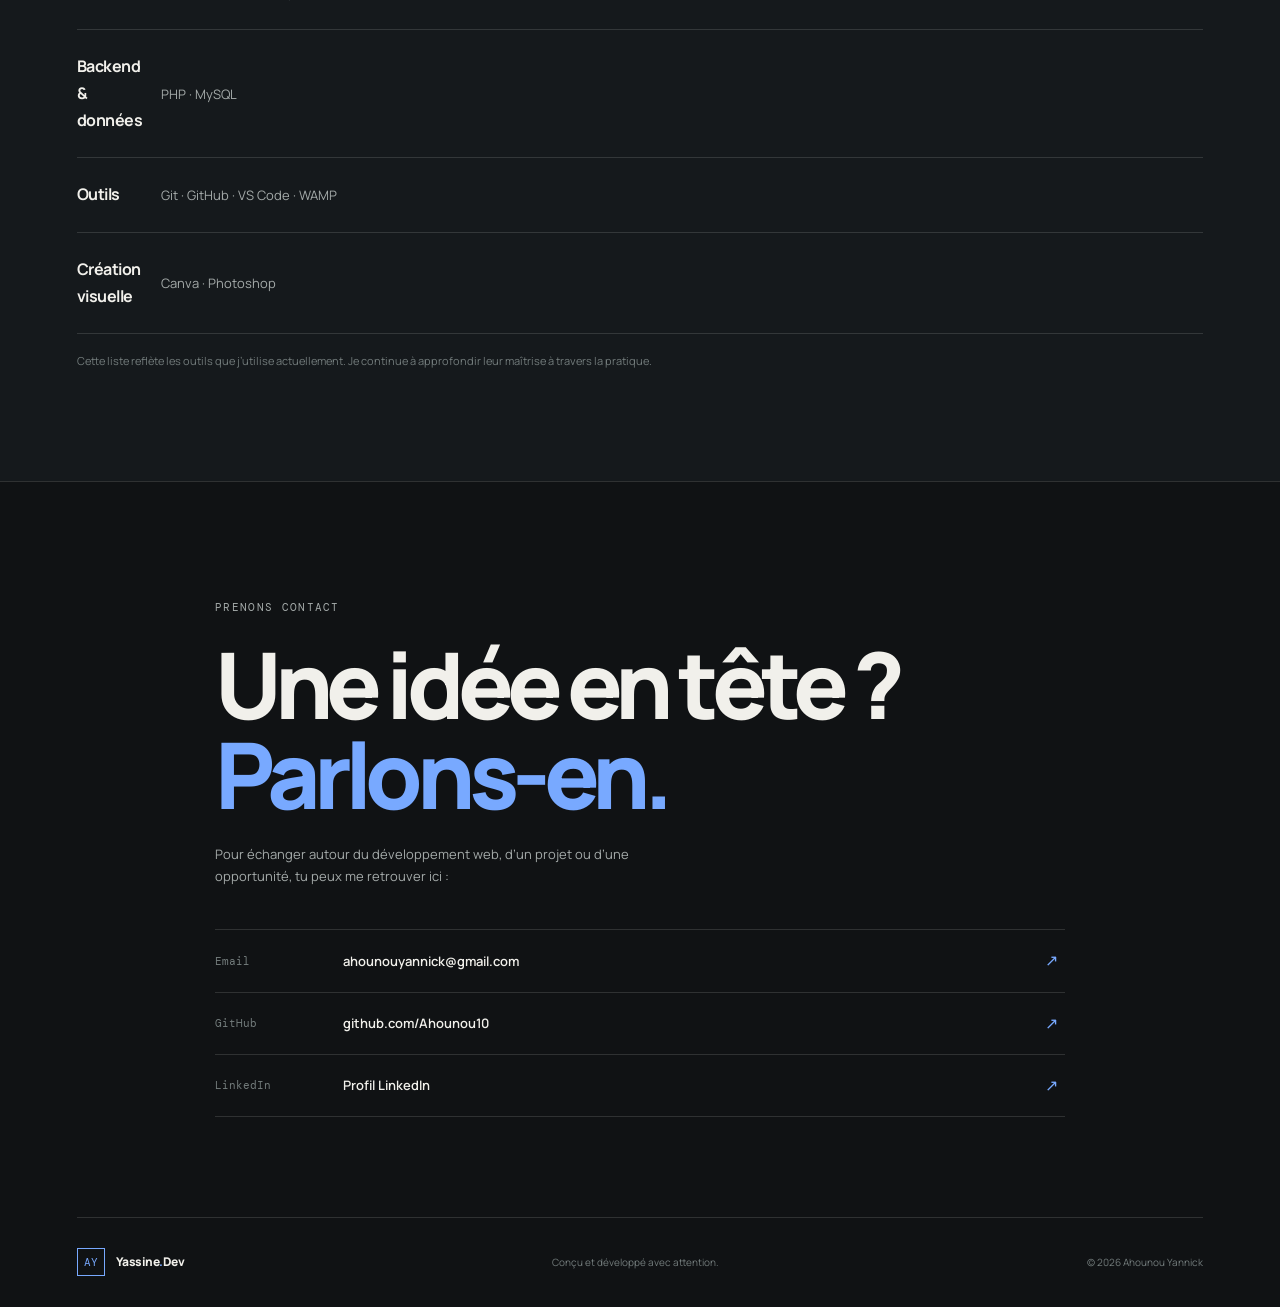
==== commit 855efad1: "Épurer les numérotations décoratives du portfolio" ====
--- a/index.html
+++ b/index.html
@@ -29,9 +29,9 @@
       </button>
 
       <ul id="menu-principal" class="liens-navigation">
-        <li><a href="#projets">Projets <span>01</span></a></li>
-        <li><a href="#apropos">À propos <span>02</span></a></li>
-        <li><a href="#competences">Compétences <span>03</span></a></li>
+        <li><a href="#projets">Projets</a></li>
+        <li><a href="#apropos">À propos</a></li>
+        <li><a href="#competences">Compétences</a></li>
         <li><a class="lien-contact" href="#contact">Me contacter <span aria-hidden="true">↗</span></a></li>
       </ul>
     </nav>
@@ -41,7 +41,7 @@
     <section class="hero shell" id="accueil" aria-labelledby="titre-principal">
       <div class="hero-meta reveal">
         <span class="sur-titre">Portfolio personnel · Côte d’Ivoire</span>
-        <span class="index-section">PORTFOLIO / 2026</span>
+        
       </div>
 
       <div class="hero-grille">
@@ -61,10 +61,9 @@
         <aside class="hero-aside reveal" aria-label="Présentation">
           <div class="portrait-cadre">
             <img src="images/Yassine.jpg" alt="Portrait d’Ahounou Yannick" />
-            <span class="portrait-index">FIG. 01 — PROFIL</span>
+            <span class="portrait-index">PROFIL</span>
           </div>
           <div class="note-marge">
-            <span class="note-numero">01 / 03</span>
             <p>Curieux du web, attentif aux détails et motivé par les projets concrets.</p>
           </div>
         </aside>
@@ -79,7 +78,7 @@
     <section class="section-projets section-shell" id="projets" aria-labelledby="titre-projets">
       <div class="section-entete shell reveal">
         <div>
-          <p class="sur-titre">01 — SÉLECTION</p>
+          <p class="sur-titre">SÉLECTION</p>
           <h2 id="titre-projets">Des idées,<br /><span>du concret.</span></h2>
         </div>
         <p class="section-intro">Quelques exercices et réalisations qui marquent mon apprentissage du développement web.</p>
@@ -92,7 +91,6 @@
             <span class="visuel-action" aria-hidden="true">↗</span>
           </a>
           <div class="projet-infos">
-            <div class="projet-numero">01</div>
             <div class="projet-description">
               <p class="projet-categorie">INTERFACE WEB · EXERCICE</p>
               <h3>Menu restaurant</h3>
@@ -112,7 +110,6 @@
             <span class="visuel-action" aria-hidden="true">↗</span>
           </a>
           <div class="projet-infos">
-            <div class="projet-numero">02</div>
             <div class="projet-description">
               <p class="projet-categorie">MISE EN PAGE · EXERCICE</p>
               <h3>Citations motivantes</h3>
@@ -132,7 +129,6 @@
             <span class="visuel-action" aria-hidden="true">↗</span>
           </a>
           <div class="projet-infos">
-            <div class="projet-numero">03</div>
             <div class="projet-description">
               <p class="projet-categorie">PREMIÈRES BASES · EXERCICE</p>
               <h3>Carte de visite</h3>
@@ -152,7 +148,7 @@
     <section class="section-apropos section-shell" id="apropos" aria-labelledby="titre-apropos">
       <div class="shell apropos-grille">
         <div class="apropos-titre reveal">
-          <p class="sur-titre">02 — QUI SUIS-JE ?</p>
+          <p class="sur-titre">QUI SUIS-JE ?</p>
           <h2 id="titre-apropos">Apprendre.<br />Pratiquer.<br /><span>Progresser.</span></h2>
         </div>
         <div class="apropos-contenu reveal">
@@ -168,7 +164,7 @@
       <div class="shell">
         <div class="section-entete section-entete-compacte reveal">
           <div>
-            <p class="sur-titre">03 — BOÎTE À OUTILS</p>
+            <p class="sur-titre">BOÎTE À OUTILS</p>
             <h2 id="titre-competences">Ce que<br /><span>j’utilise.</span></h2>
           </div>
           <p class="section-intro">Les technologies et outils que je mobilise dans mes exercices et projets personnels.</p>
@@ -176,22 +172,18 @@
 
         <div class="competences-liste reveal">
           <div class="competence-ligne">
-            <span class="competence-index">01</span>
             <h3>Frontend</h3>
             <p>HTML · CSS · JavaScript</p>
           </div>
           <div class="competence-ligne">
-            <span class="competence-index">02</span>
             <h3>Backend & données</h3>
             <p>PHP · MySQL</p>
           </div>
           <div class="competence-ligne">
-            <span class="competence-index">03</span>
             <h3>Outils</h3>
             <p>Git · GitHub · VS Code · WAMP</p>
           </div>
           <div class="competence-ligne">
-            <span class="competence-index">04</span>
             <h3>Création visuelle</h3>
             <p>Canva · Photoshop</p>
           </div>
@@ -202,7 +194,7 @@
 
     <section class="section-contact section-shell" id="contact" aria-labelledby="titre-contact">
       <div class="shell contact-bloc reveal">
-        <p class="sur-titre">04 — PRENONS CONTACT</p>
+        <p class="sur-titre">PRENONS CONTACT</p>
         <h2 id="titre-contact">Une idée en tête ?<br /><span>Parlons-en.</span></h2>
         <p class="contact-intro">Pour échanger autour du développement web, d’un projet ou d’une opportunité, tu peux me retrouver ici :</p>
         <div class="contact-liens">
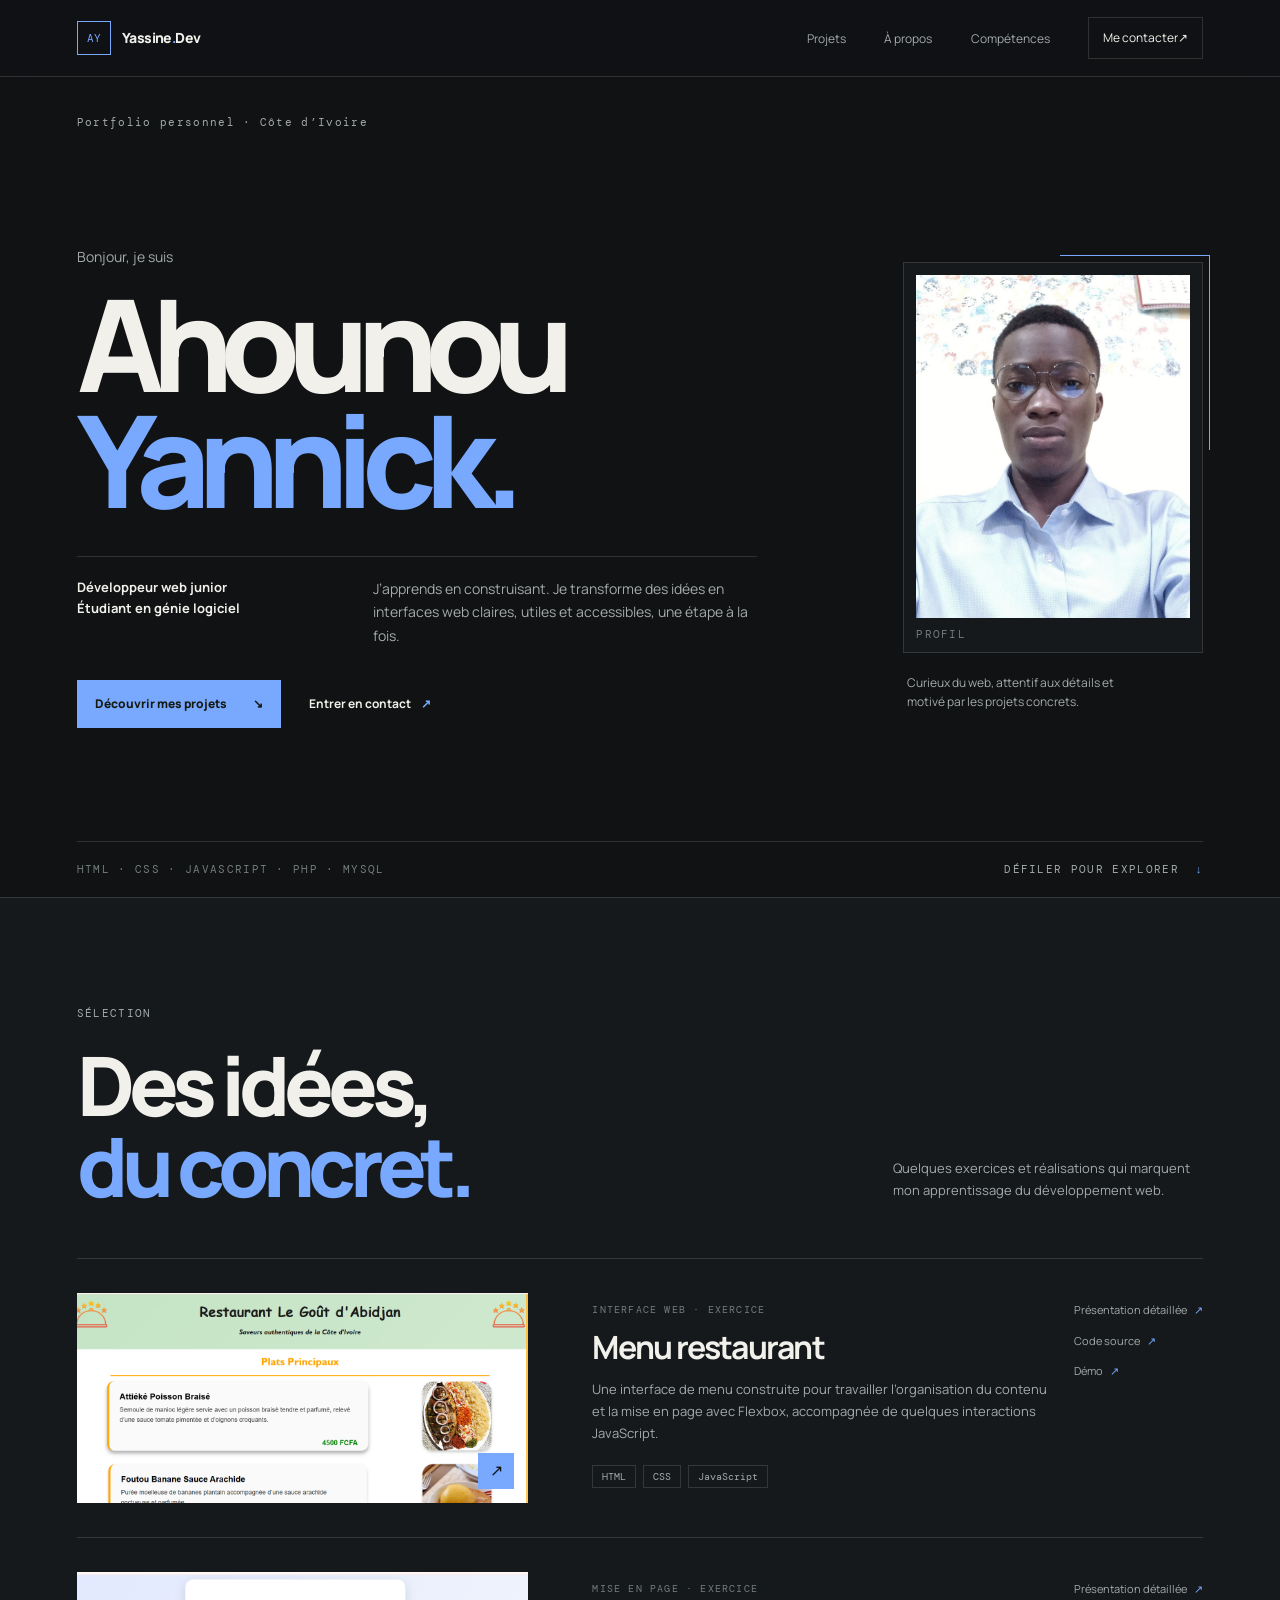
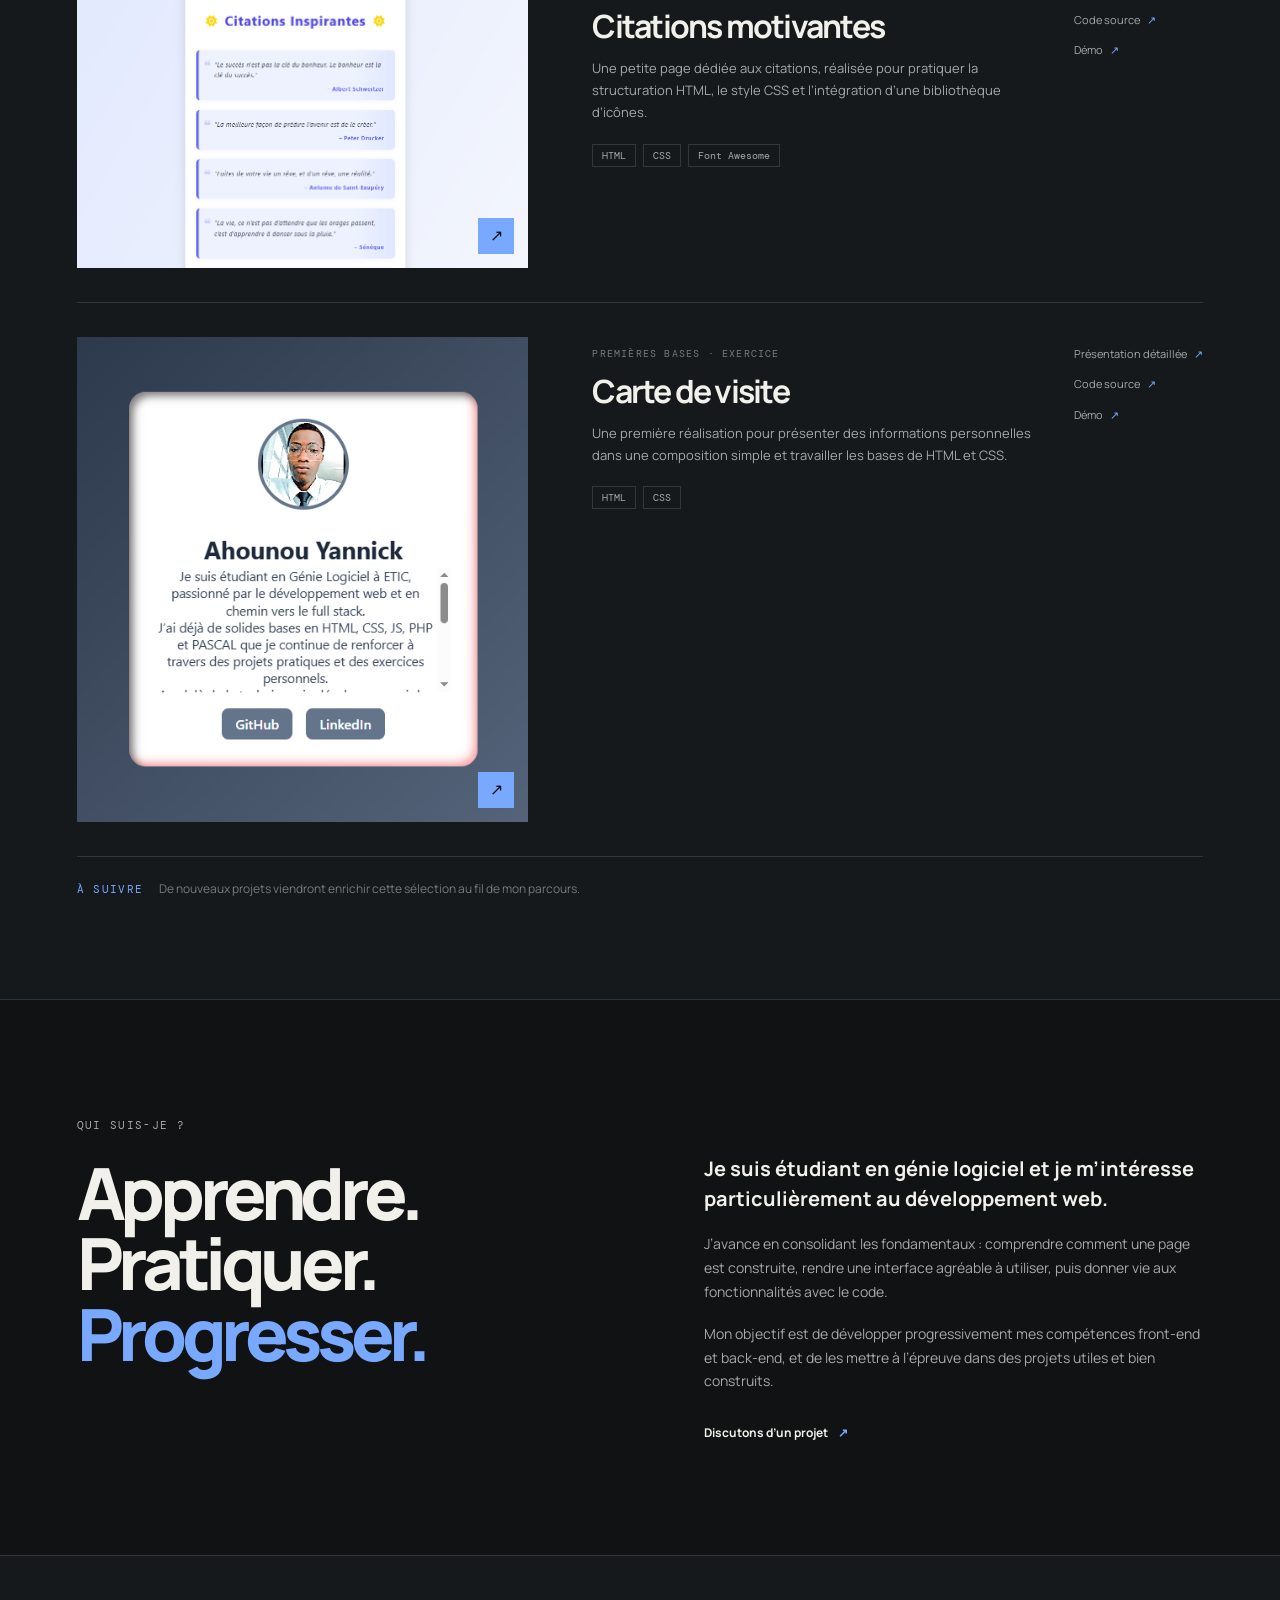
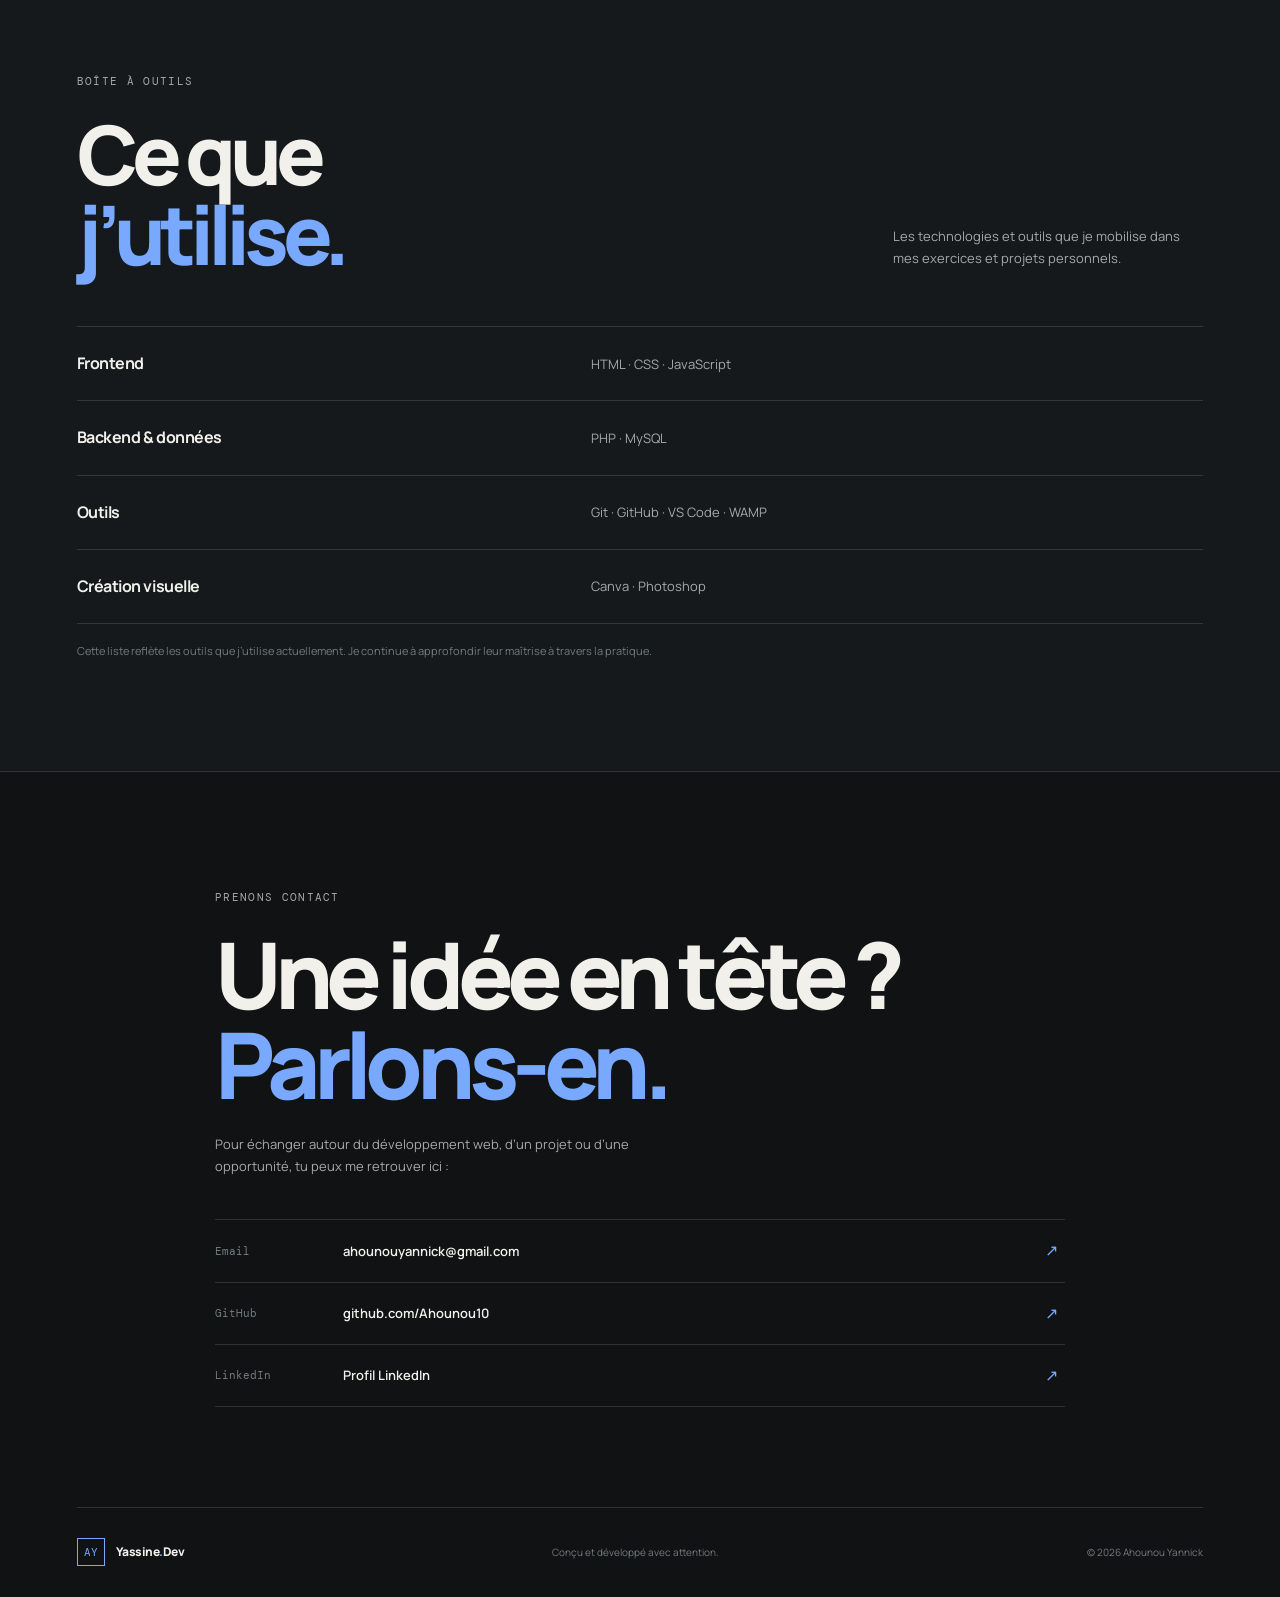
==== commit 47b8dc10: "Ajout des liens vers les présentations détaillées des projets" ====
--- a/index.html
+++ b/index.html
@@ -98,6 +98,7 @@
               <div class="tags"><span>HTML</span><span>CSS</span><span>JavaScript</span></div>
             </div>
             <div class="projet-liens">
+              <a href="projets/menu-restaurant.html">Présentation détaillée <span>↗</span></a>
               <a href="https://github.com/Ahounou10/Menu_restaurant" target="_blank" rel="noopener noreferrer">Code source <span>↗</span></a>
               <a href="https://ahounou10.github.io/Menu_restaurant/" target="_blank" rel="noopener noreferrer">Démo <span>↗</span></a>
             </div>
@@ -117,6 +118,7 @@
               <div class="tags"><span>HTML</span><span>CSS</span><span>Font Awesome</span></div>
             </div>
             <div class="projet-liens">
+              <a href="projets/citations-motivantes.html">Présentation détaillée <span>↗</span></a>
               <a href="https://github.com/Ahounou10/Citation" target="_blank" rel="noopener noreferrer">Code source <span>↗</span></a>
               <a href="https://ahounou10.github.io/Citation/" target="_blank" rel="noopener noreferrer">Démo <span>↗</span></a>
             </div>
@@ -136,6 +138,7 @@
               <div class="tags"><span>HTML</span><span>CSS</span></div>
             </div>
             <div class="projet-liens">
+              <a href="projets/carte-de-visite.html">Présentation détaillée <span>↗</span></a>
               <a href="https://github.com/Ahounou10/Carte_de_Visite" target="_blank" rel="noopener noreferrer">Code source <span>↗</span></a>
               <a href="https://ahounou10.github.io/Carte_de_Visite/" target="_blank" rel="noopener noreferrer">Démo <span>↗</span></a>
             </div>
--- a/style.css
+++ b/style.css
@@ -39,8 +39,8 @@
 }
 .skip-link:focus { transform: translateY(0); }
 :focus-visible { outline: 2px solid var(--accent); outline-offset: 5px; }
-.sur-titre, .index-section, .hero-pied, .portrait-index, .note-numero,
-.projet-categorie, .projet-numero, .competence-index, .projets-note span {
+.sur-titre, .hero-pied, .portrait-index,
+.projet-categorie, .projets-note span {
   font-family: var(--mono); font-size: 11px; letter-spacing: .12em;
 }
 .sur-titre { display: inline-flex; align-items: center; gap: 10px; color: var(--texte-doux); }
@@ -54,9 +54,8 @@
 .identite-nom { font-size: 14px; font-weight: 800; letter-spacing: -.04em; }
 .identite-point { color: var(--accent); }
 .liens-navigation { display: flex; align-items: center; gap: clamp(18px, 3vw, 42px); list-style: none; }
-.liens-navigation a { display: inline-flex; align-items: center; gap: 8px; color: var(--texte-doux); font-size: 12px; text-decoration: none; transition: color .2s ease; }
+.liens-navigation a { display: inline-flex; align-items: center; color: var(--texte-doux); font-size: 12px; text-decoration: none; transition: color .2s ease; }
 .liens-navigation a:hover { color: var(--accent); }
-.liens-navigation a span { color: var(--texte-faible); font: 9px var(--mono); }
 .liens-navigation .lien-contact { padding: 10px 14px; border: 1px solid var(--ligne); color: var(--texte); }
 .liens-navigation .lien-contact:hover { border-color: var(--accent); color: var(--accent); }
 .burger { display: none; }
@@ -64,7 +63,7 @@
 /* Hero */
 .hero { min-height: min(820px, calc(100svh - 76px)); padding-top: 36px; display: flex; flex-direction: column; }
 .hero-meta, .hero-pied { display: flex; justify-content: space-between; align-items: center; gap: 20px; }
-.index-section, .hero-pied { color: var(--texte-faible); }
+.hero-pied { color: var(--texte-faible); }
 .hero-grille { flex: 1; display: grid; grid-template-columns: minmax(0, 1.35fr) minmax(240px, .65fr); align-items: center; gap: clamp(42px, 8vw, 120px); padding-block: clamp(58px, 9vh, 100px); }
 .hero-texte { min-width: 0; }
 .petit-label { margin-bottom: 16px; color: var(--texte-doux); font-size: 14px; }
@@ -87,7 +86,6 @@
 .portrait-cadre img { width: 100%; aspect-ratio: 4 / 5; object-fit: cover; filter: saturate(.72); }
 .portrait-index { position: absolute; left: 12px; bottom: 8px; color: var(--texte-faible); }
 .note-marge { display: flex; gap: 18px; margin-top: 20px; padding-left: 4px; }
-.note-numero { flex: 0 0 auto; color: var(--accent); }
 .note-marge p { max-width: 230px; color: var(--texte-doux); font-size: 12px; line-height: 1.6; }
 .hero-pied { padding-block: 18px; border-top: 1px solid var(--ligne); }
 .hero-pied a { color: var(--texte-doux); font: inherit; text-decoration: none; }
@@ -108,8 +106,7 @@
 .projet-visuel:hover img { transform: scale(1.035); opacity: .82; }
 .projet-visuel-clair { background: #e8e6df; }
 .visuel-action { position: absolute; right: 14px; bottom: 14px; display: grid; width: 36px; height: 36px; place-items: center; background: var(--accent); color: var(--fond); }
-.projet-infos { display: grid; grid-template-columns: 34px minmax(0, 1fr) auto; gap: 18px; align-items: start; padding-top: 8px; }
-.projet-numero { color: var(--accent); }
+.projet-infos { display: grid; grid-template-columns: minmax(0, 1fr) auto; gap: 18px; align-items: start; padding-top: 8px; }
 .projet-categorie { margin-bottom: 10px; color: var(--texte-faible); font-size: 10px; }
 .projet-description h3 { margin-bottom: 12px; font-size: clamp(23px, 3vw, 32px); letter-spacing: -.055em; line-height: 1.2; }
 .projet-description > p:not(.projet-categorie) { max-width: 510px; color: var(--texte-doux); font-size: 13px; }
@@ -135,8 +132,7 @@
 .section-competences { padding-block: 10px 110px; background: var(--fond-secondaire); }
 .section-entete-compacte { padding-top: 100px; }
 .competences-liste { border-top: 1px solid var(--ligne); }
-.competence-ligne { display: grid; grid-template-columns: 60px minmax(160px, .8fr) 1fr; align-items: center; gap: 24px; padding: 23px 0; border-bottom: 1px solid var(--ligne); }
-.competence-index { color: var(--accent); }
+.competence-ligne { display: grid; grid-template-columns: minmax(160px, .8fr) 1fr; align-items: center; gap: 24px; padding: 23px 0; border-bottom: 1px solid var(--ligne); }
 .competence-ligne h3 { font-size: 16px; letter-spacing: -.03em; }
 .competence-ligne p { color: var(--texte-doux); font-size: 13px; }
 .competences-precision { margin-top: 18px; color: var(--texte-faible); font-size: 11px; }
@@ -178,45 +174,55 @@
   .liens-navigation .lien-contact { margin-top: 12px; padding-inline: 12px; border: 1px solid var(--ligne); }
   .hero { min-height: auto; }
   .hero-grille { grid-template-columns: 1fr minmax(180px, .55fr); gap: 30px; padding-block: 80px; }
-  .hero h1 { font-size: clamp(58px, 10vw, 90px); }
+  .hero h1 { font-size: clamp(54px, 9vw, 82px); }
   .hero-bas { grid-template-columns: 1fr; gap: 12px; margin-top: 28px; }
   .hero-aside { width: 100%; }
   .note-marge { gap: 10px; }
   .projet { grid-template-columns: minmax(180px, .8fr) minmax(0, 1.2fr); gap: 24px; }
-  .projet-infos { grid-template-columns: 24px minmax(0,1fr); }
-  .projet-liens { grid-column: 2; flex-direction: row; gap: 20px; }
+  .projet-infos { grid-template-columns: minmax(0,1fr); }
+  .projet-liens { grid-column: 1; flex-direction: row; gap: 20px; }
   .apropos-grille { gap: 45px; }
+}
+
+@media (max-width: 680px) {
+  .hero-grille { grid-template-columns: 1fr; gap: 42px; padding-block: 64px 48px; }
+  .hero-aside { width: min(72%, 280px); justify-self: center; }
+  .projet { grid-template-columns: 1fr; gap: 20px; }
+  .projet-visuel, .projet-visuel img { min-height: 0; aspect-ratio: 16 / 10; }
+  .projet-infos { grid-template-columns: minmax(0, 1fr); }
+  .projet-liens { grid-column: 1; flex-direction: row; gap: 20px; }
+  .section-entete h2, .apropos-titre h2 { font-size: clamp(42px, 8vw, 62px); }
+  .contact-bloc h2 { font-size: clamp(44px, 9vw, 68px); }
 }
 
 @media (max-width: 560px) {
   :root { --marge: 22px; }
   .hero { padding-top: 24px; }
   .hero-meta { align-items: flex-start; }
-  .index-section { font-size: 9px; }
   .hero-grille { grid-template-columns: 1fr; gap: 38px; padding-block: 62px 46px; }
-  .hero h1 { font-size: clamp(64px, 17vw, 94px); }
+  .hero h1 { font-size: clamp(52px, 15vw, 72px); }
   .hero-aside { width: min(76%, 270px); justify-self: start; margin-left: 12%; }
   .hero-pied { align-items: flex-start; font-size: 9px; }
   .hero-pied span { max-width: 55%; line-height: 1.8; }
   .hero-pied a { max-width: 45%; text-align: right; font-size: 9px; }
   .hero-actions { flex-wrap: wrap; gap: 18px; }
   .section-entete { align-items: flex-start; flex-direction: column; gap: 22px; padding-top: 72px; padding-bottom: 34px; }
-  .section-entete h2, .apropos-titre h2 { font-size: clamp(48px, 14vw, 66px); }
+  .section-entete h2, .apropos-titre h2 { font-size: clamp(40px, 12vw, 56px); }
   .section-intro { max-width: 390px; }
   .section-projets { padding-bottom: 70px; }
   .projet { grid-template-columns: 1fr; gap: 18px; padding-block: 25px; }
   .projet-visuel, .projet-visuel img { min-height: 0; aspect-ratio: 16 / 10; }
-  .projet-infos { grid-template-columns: 25px minmax(0,1fr); gap: 12px; }
+  .projet-infos { grid-template-columns: minmax(0,1fr); gap: 12px; }
   .projet-description h3 { font-size: 26px; }
   .apropos-grille { grid-template-columns: 1fr; gap: 10px; }
   .section-apropos { padding-block: 76px; }
   .apropos-contenu { padding-top: 15px; }
   .section-competences { padding-bottom: 75px; }
   .section-entete-compacte { padding-top: 72px; }
-  .competence-ligne { grid-template-columns: 30px 1fr; gap: 8px 14px; padding-block: 18px; }
-  .competence-ligne p { grid-column: 2; }
+  .competence-ligne { grid-template-columns: 1fr; gap: 8px; padding-block: 18px; }
+  .competence-ligne p { grid-column: 1; }
   .section-contact { padding-block: 78px 70px; }
-  .contact-bloc h2 { font-size: clamp(49px, 14vw, 72px); }
+  .contact-bloc h2 { font-size: clamp(42px, 12vw, 60px); }
   .contact-liens a { grid-template-columns: 72px minmax(0,1fr) 14px; gap: 10px; }
   .contact-liens strong { font-size: 11px; }
   .site-footer { min-height: auto; padding-block: 24px; flex-wrap: wrap; }
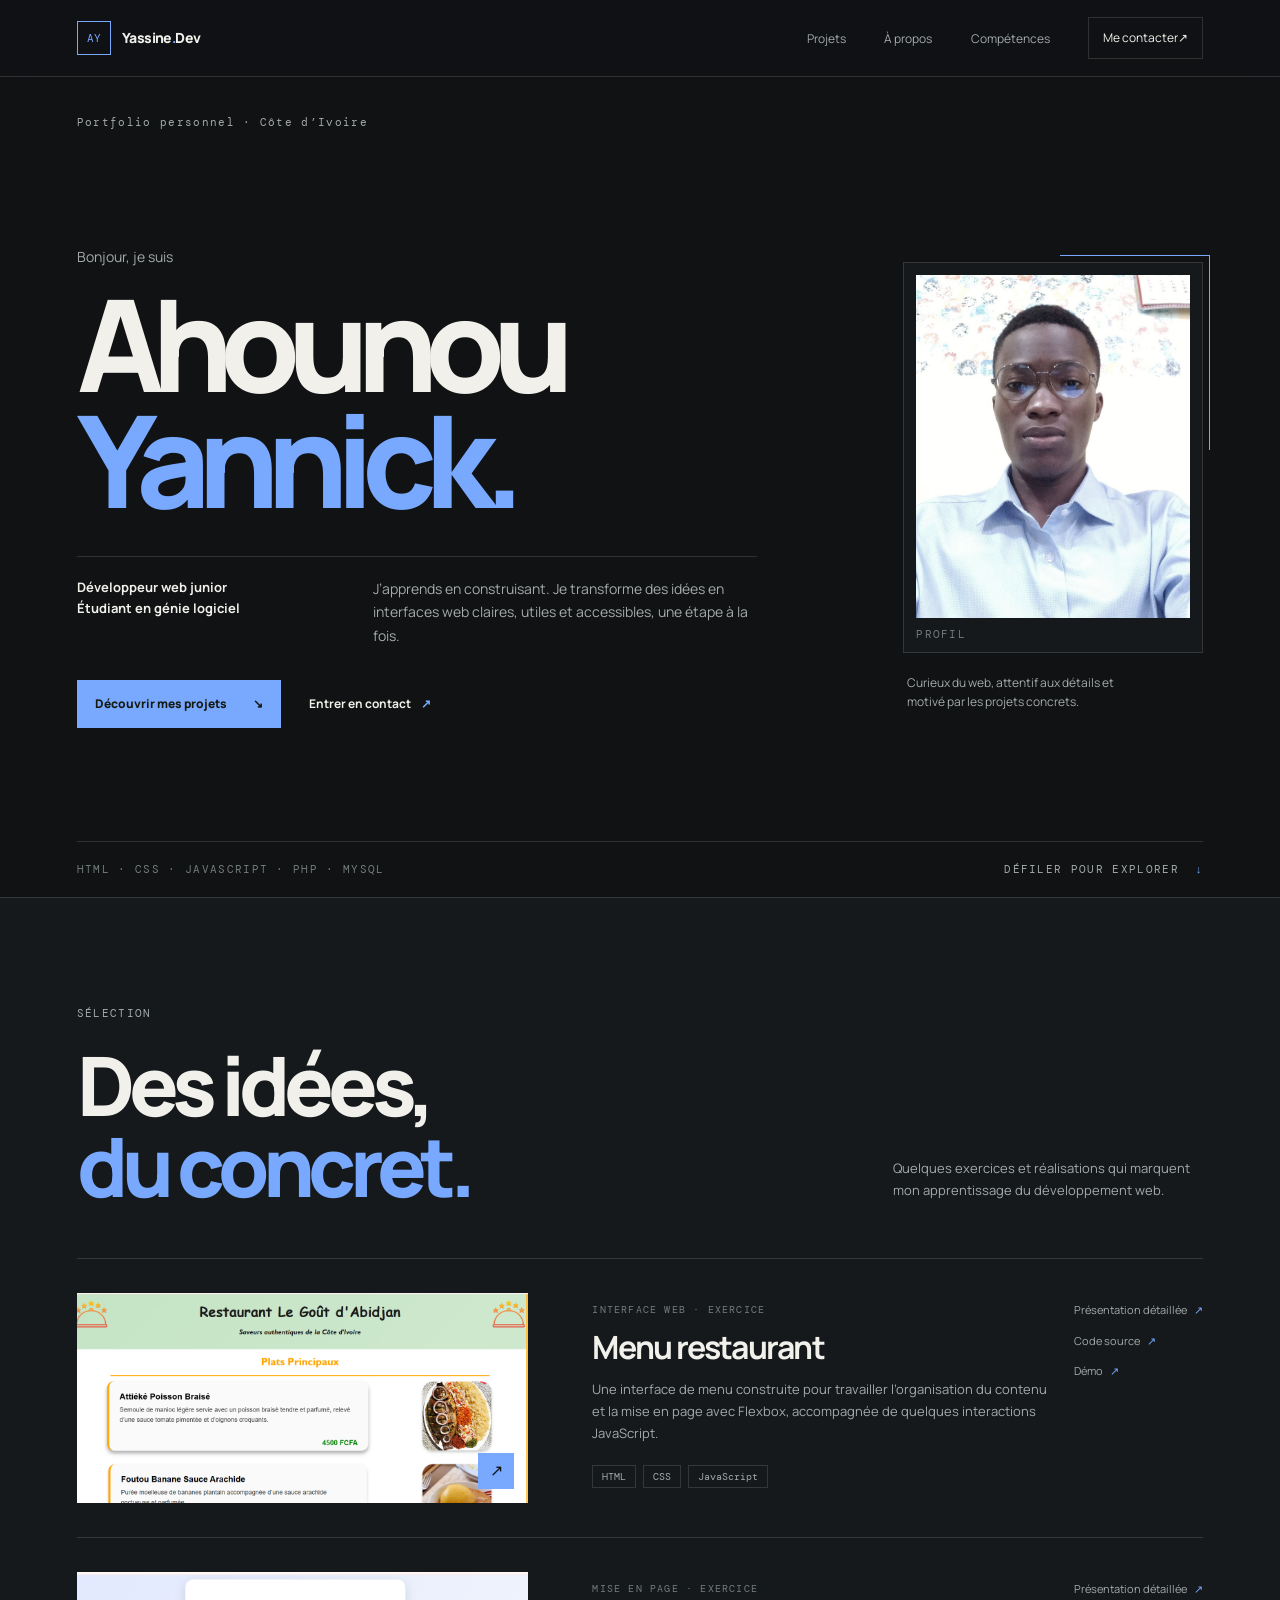
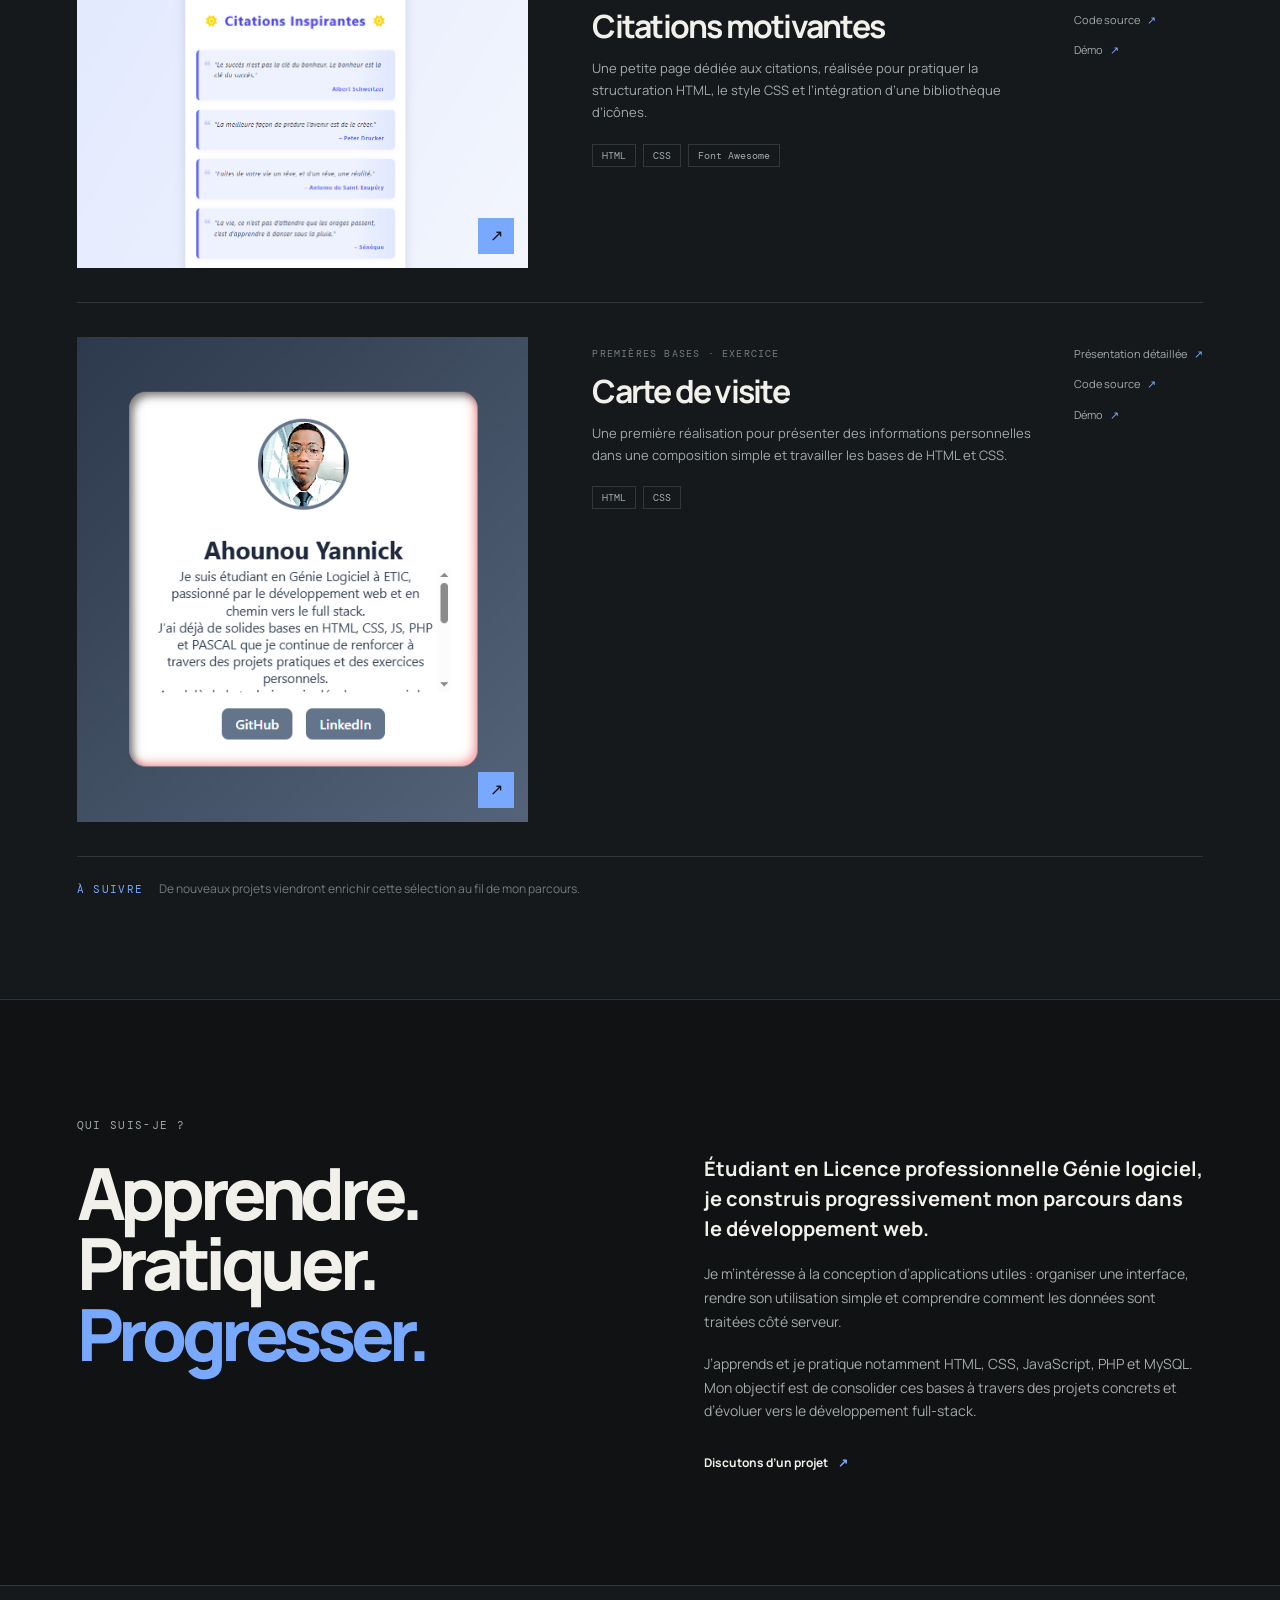
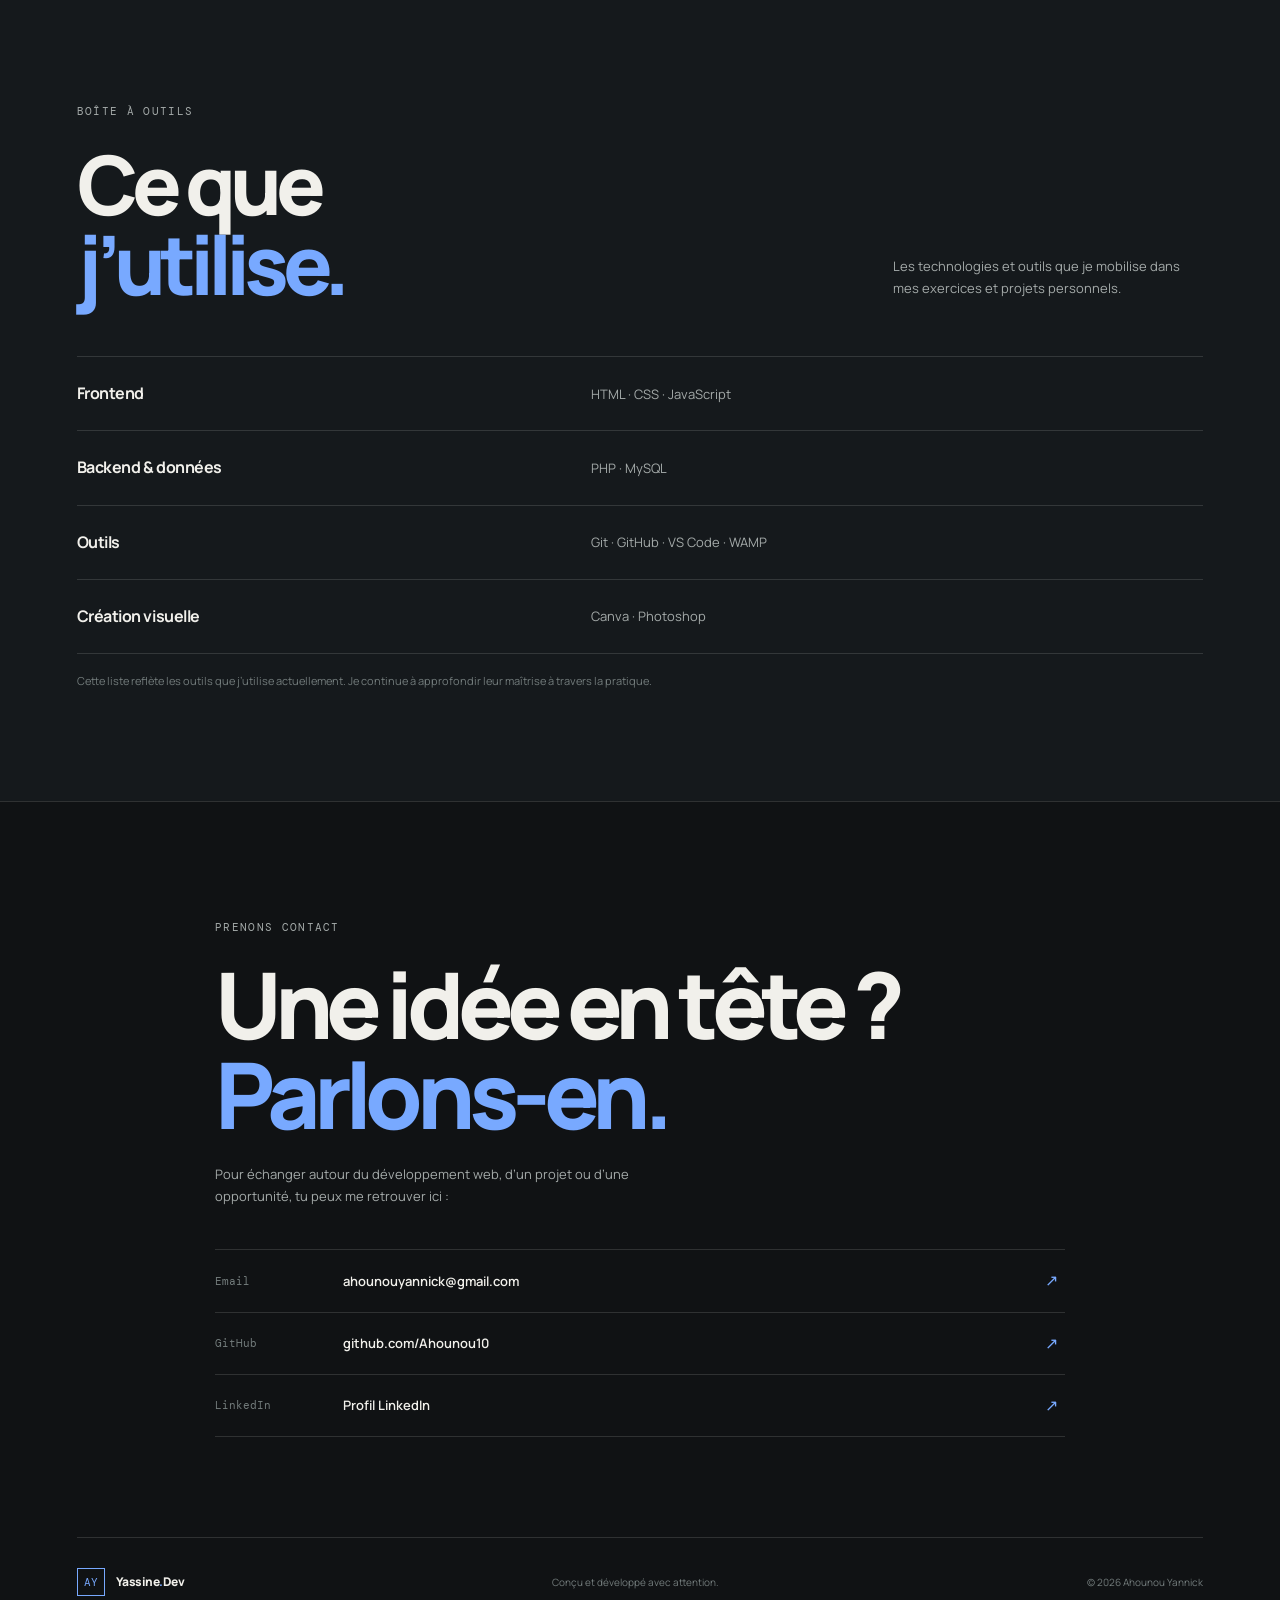
==== commit bbd23ab4: "Améliorer la présentation personnelle du portfolio" ====
--- a/index.html
+++ b/index.html
@@ -98,7 +98,7 @@
               <div class="tags"><span>HTML</span><span>CSS</span><span>JavaScript</span></div>
             </div>
             <div class="projet-liens">
-              <a href="projets/menu-restaurant.html">Présentation détaillée <span>↗</span></a>
+              <a href="projet.html?id=menu-restaurant">Présentation détaillée <span>↗</span></a>
               <a href="https://github.com/Ahounou10/Menu_restaurant" target="_blank" rel="noopener noreferrer">Code source <span>↗</span></a>
               <a href="https://ahounou10.github.io/Menu_restaurant/" target="_blank" rel="noopener noreferrer">Démo <span>↗</span></a>
             </div>
@@ -118,7 +118,7 @@
               <div class="tags"><span>HTML</span><span>CSS</span><span>Font Awesome</span></div>
             </div>
             <div class="projet-liens">
-              <a href="projets/citations-motivantes.html">Présentation détaillée <span>↗</span></a>
+              <a href="projet.html?id=citations-motivantes">Présentation détaillée <span>↗</span></a>
               <a href="https://github.com/Ahounou10/Citation" target="_blank" rel="noopener noreferrer">Code source <span>↗</span></a>
               <a href="https://ahounou10.github.io/Citation/" target="_blank" rel="noopener noreferrer">Démo <span>↗</span></a>
             </div>
@@ -138,7 +138,7 @@
               <div class="tags"><span>HTML</span><span>CSS</span></div>
             </div>
             <div class="projet-liens">
-              <a href="projets/carte-de-visite.html">Présentation détaillée <span>↗</span></a>
+              <a href="projet.html?id=carte-de-visite">Présentation détaillée <span>↗</span></a>
               <a href="https://github.com/Ahounou10/Carte_de_Visite" target="_blank" rel="noopener noreferrer">Code source <span>↗</span></a>
               <a href="https://ahounou10.github.io/Carte_de_Visite/" target="_blank" rel="noopener noreferrer">Démo <span>↗</span></a>
             </div>
@@ -155,9 +155,9 @@
           <h2 id="titre-apropos">Apprendre.<br />Pratiquer.<br /><span>Progresser.</span></h2>
         </div>
         <div class="apropos-contenu reveal">
-          <p class="texte-lead">Je suis étudiant en génie logiciel et je m’intéresse particulièrement au développement web.</p>
-          <p>J’avance en consolidant les fondamentaux : comprendre comment une page est construite, rendre une interface agréable à utiliser, puis donner vie aux fonctionnalités avec le code.</p>
-          <p>Mon objectif est de développer progressivement mes compétences front-end et back-end, et de les mettre à l’épreuve dans des projets utiles et bien construits.</p>
+          <p class="texte-lead">Étudiant en Licence professionnelle Génie logiciel, je construis progressivement mon parcours dans le développement web.</p>
+          <p>Je m’intéresse à la conception d’applications utiles : organiser une interface, rendre son utilisation simple et comprendre comment les données sont traitées côté serveur.</p>
+          <p>J’apprends et je pratique notamment HTML, CSS, JavaScript, PHP et MySQL. Mon objectif est de consolider ces bases à travers des projets concrets et d’évoluer vers le développement full-stack.</p>
           <a class="lien-simple" href="#contact">Discutons d’un projet <span aria-hidden="true">↗</span></a>
         </div>
       </div>
